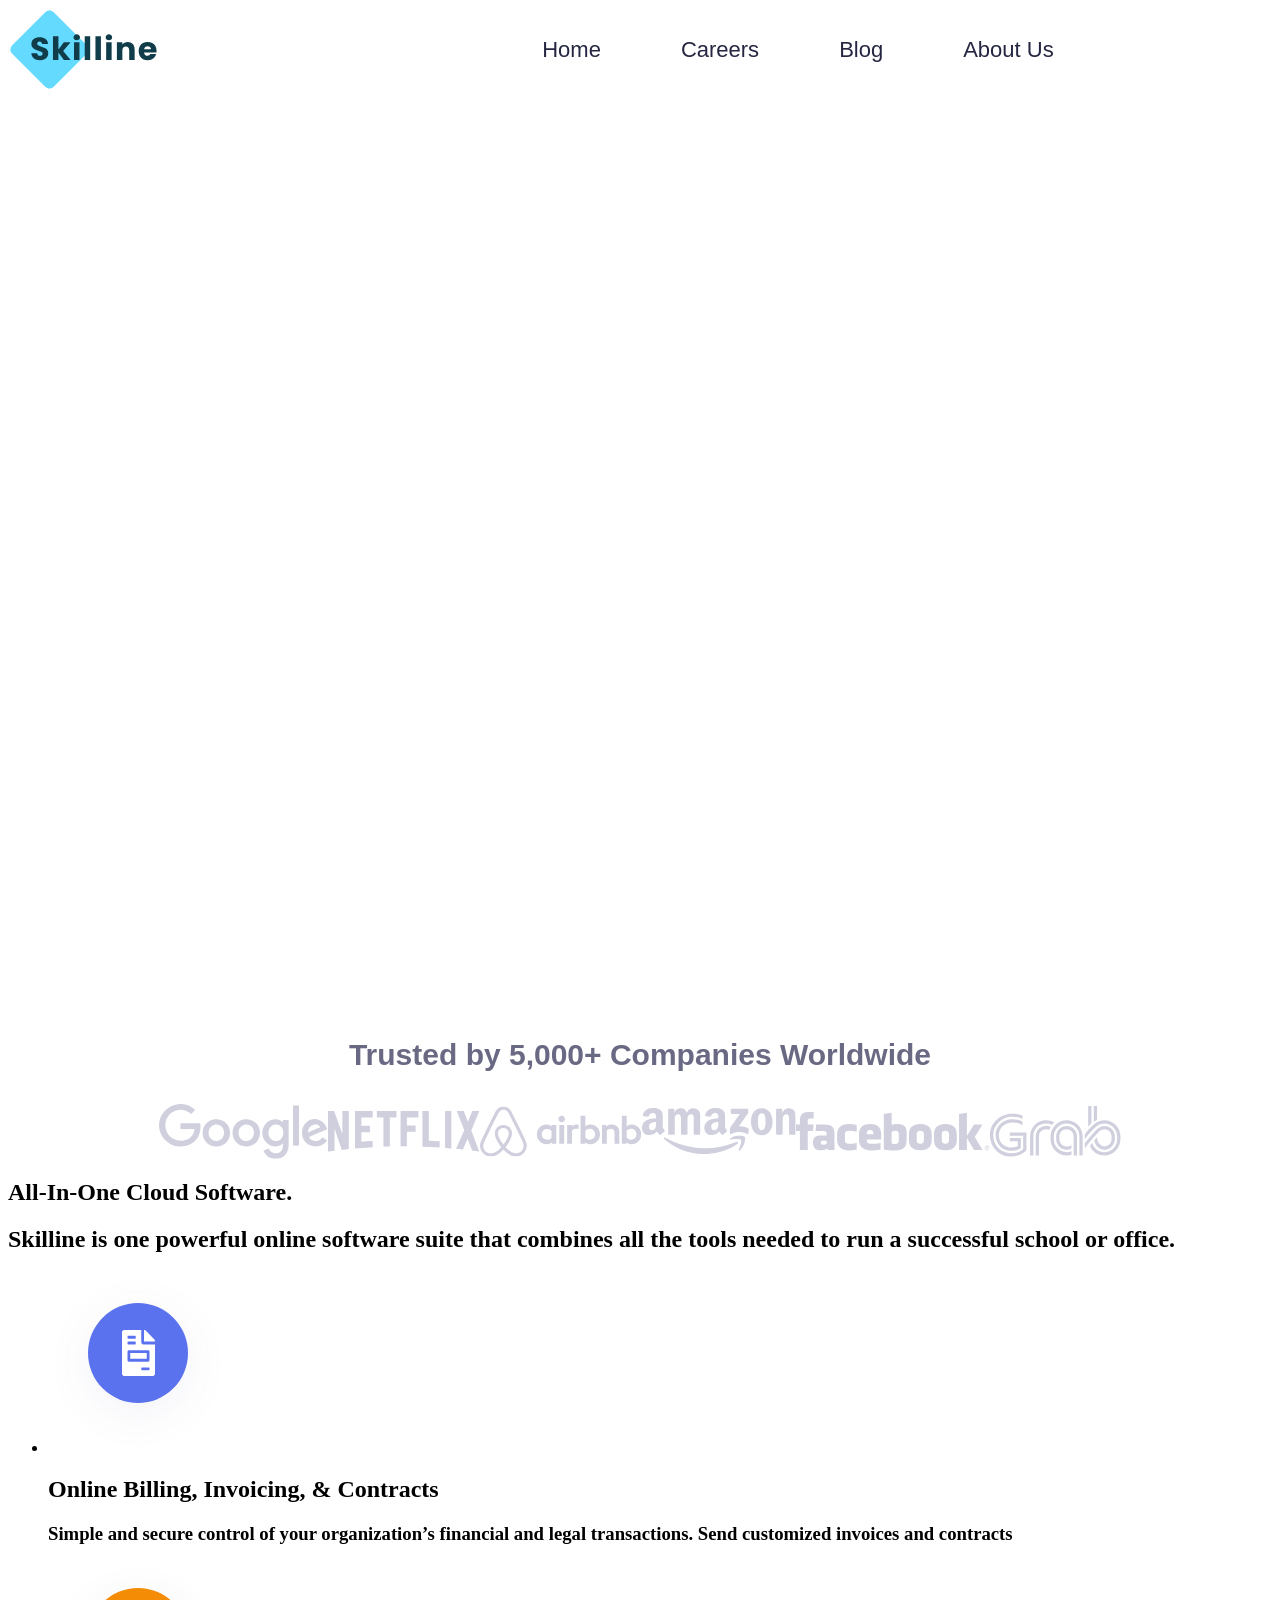
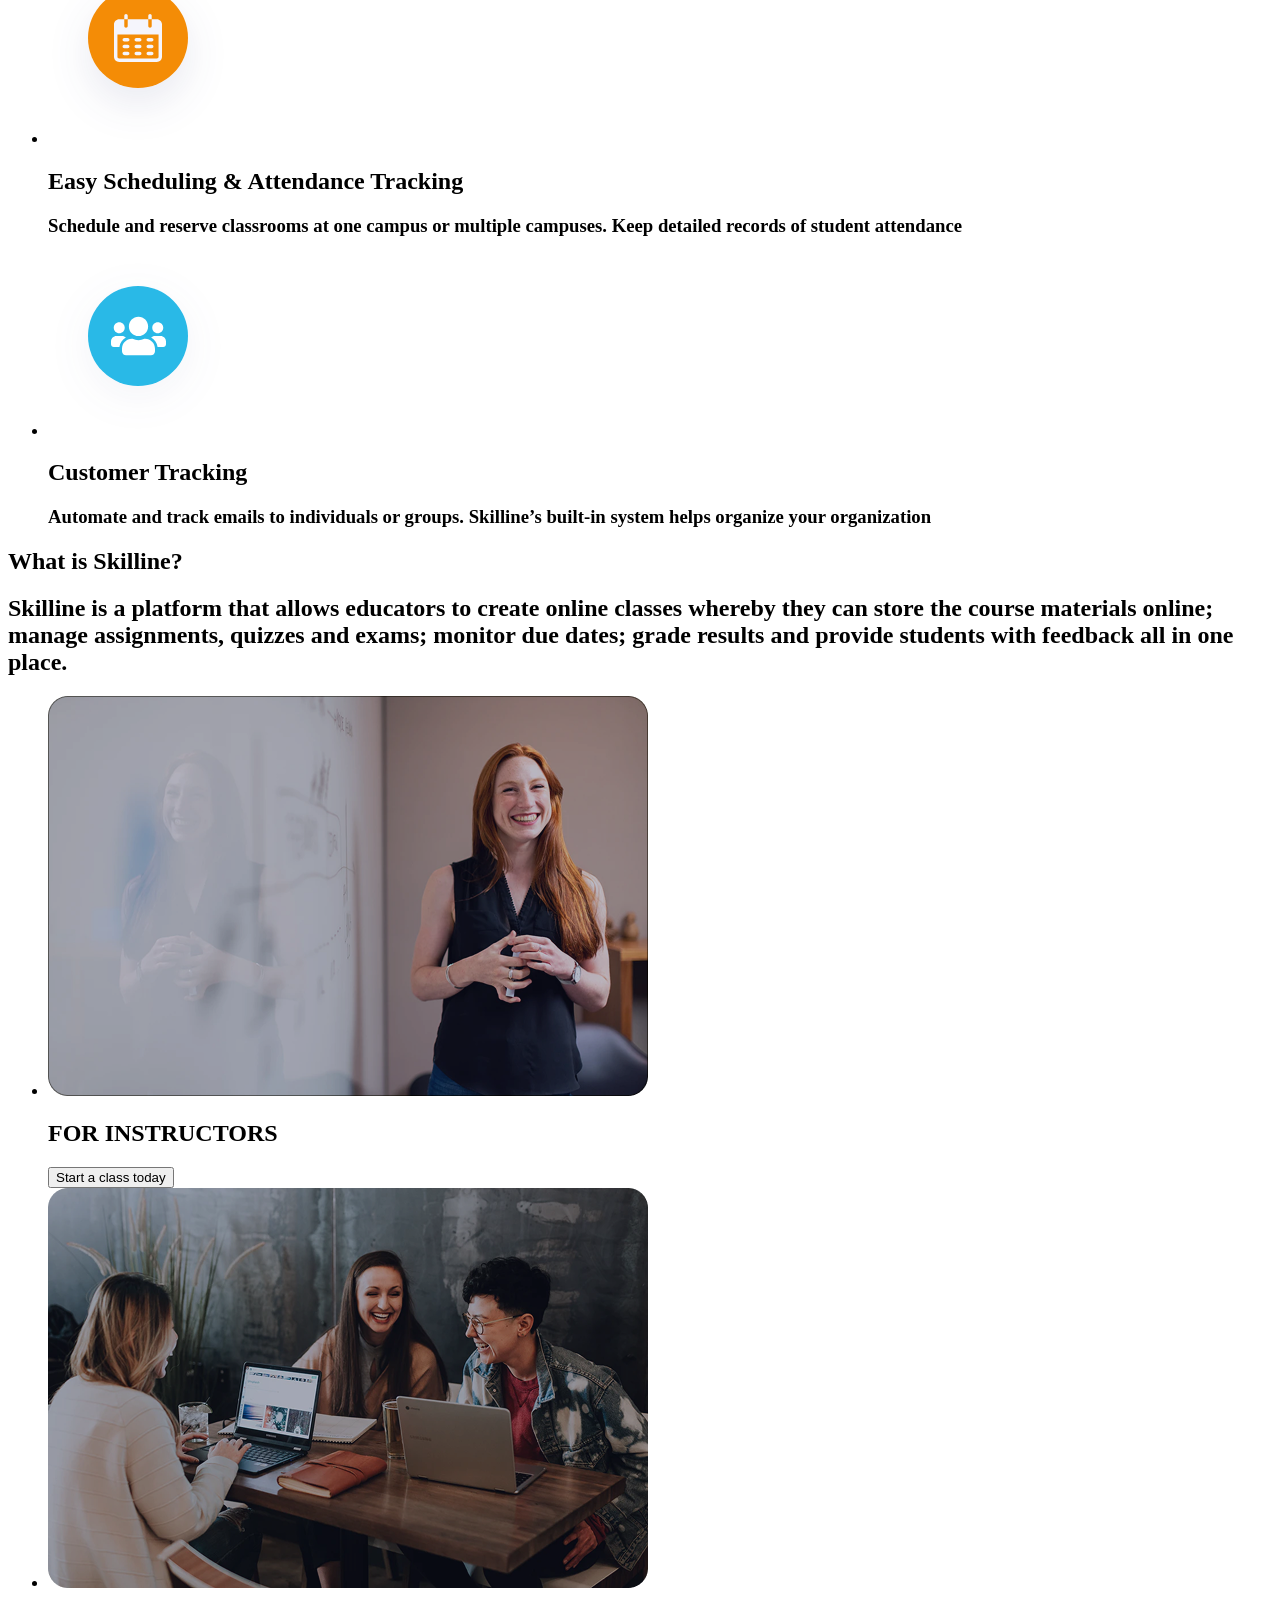
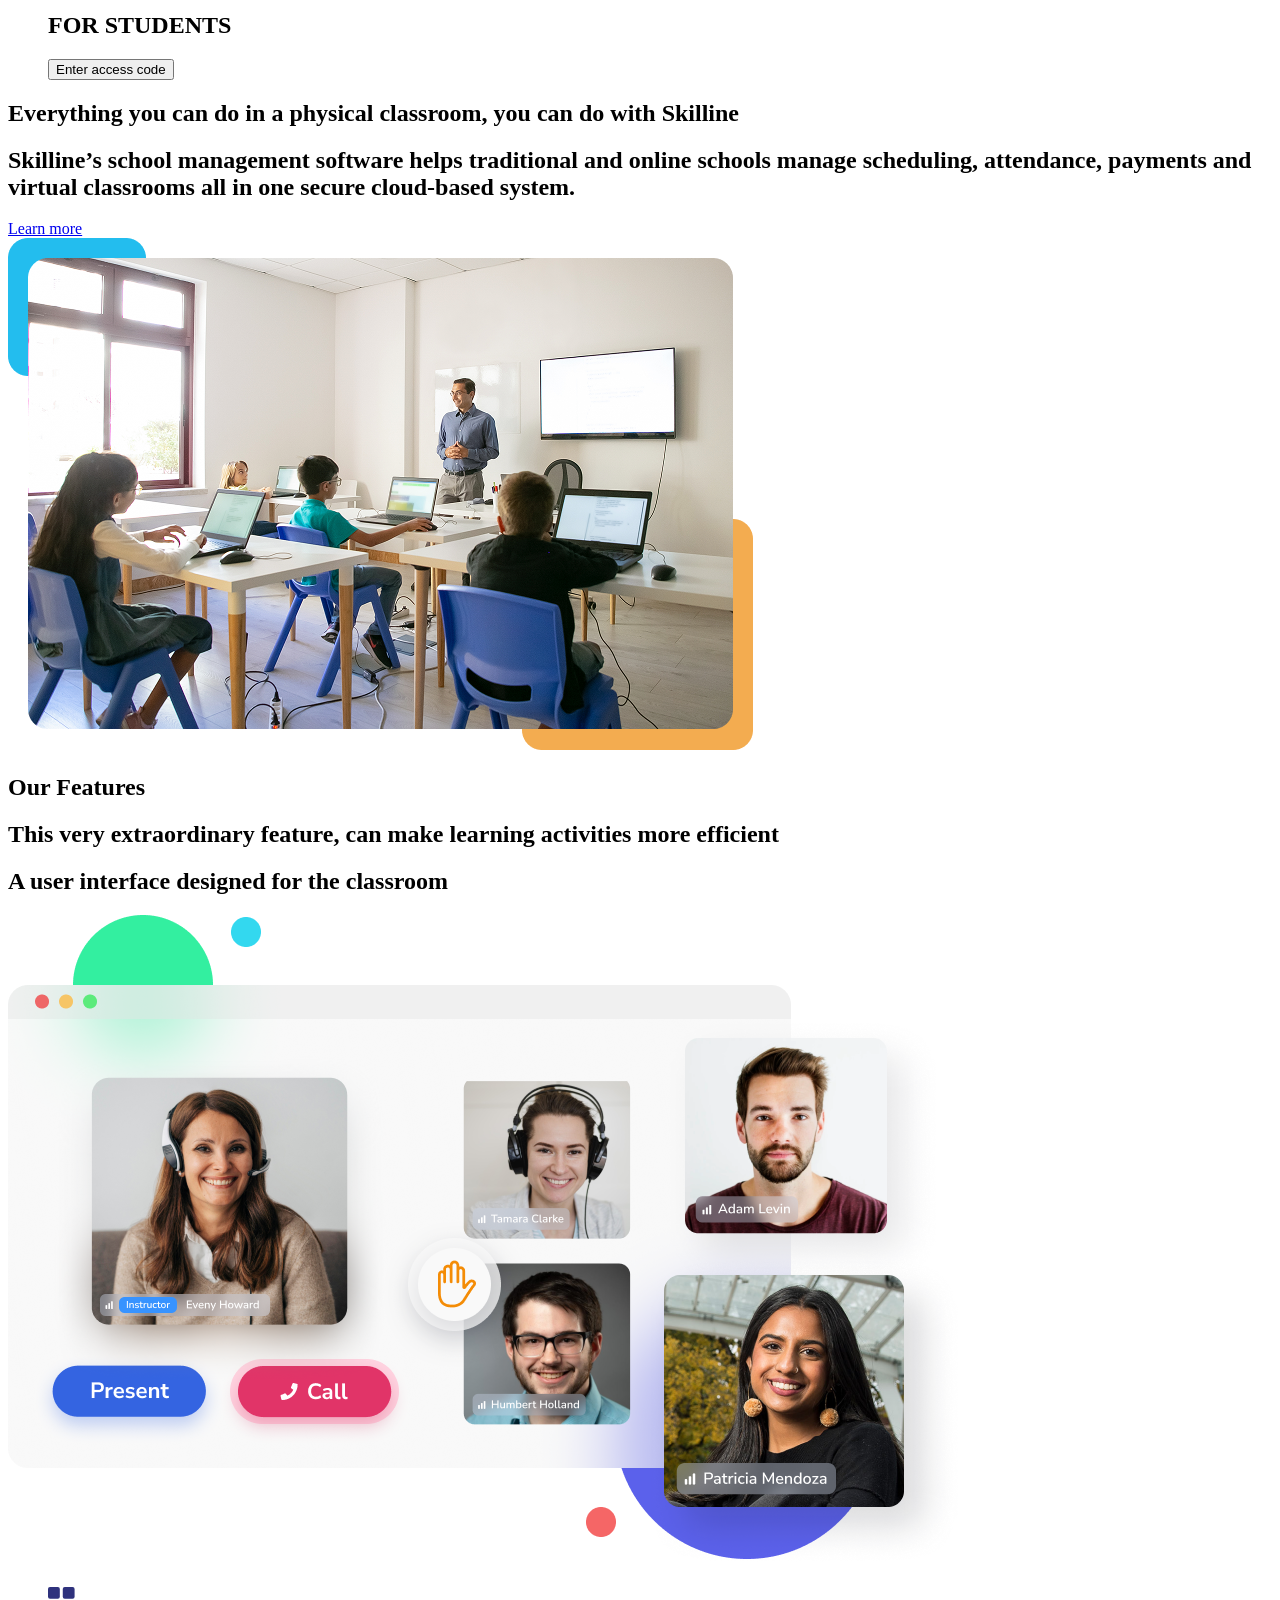
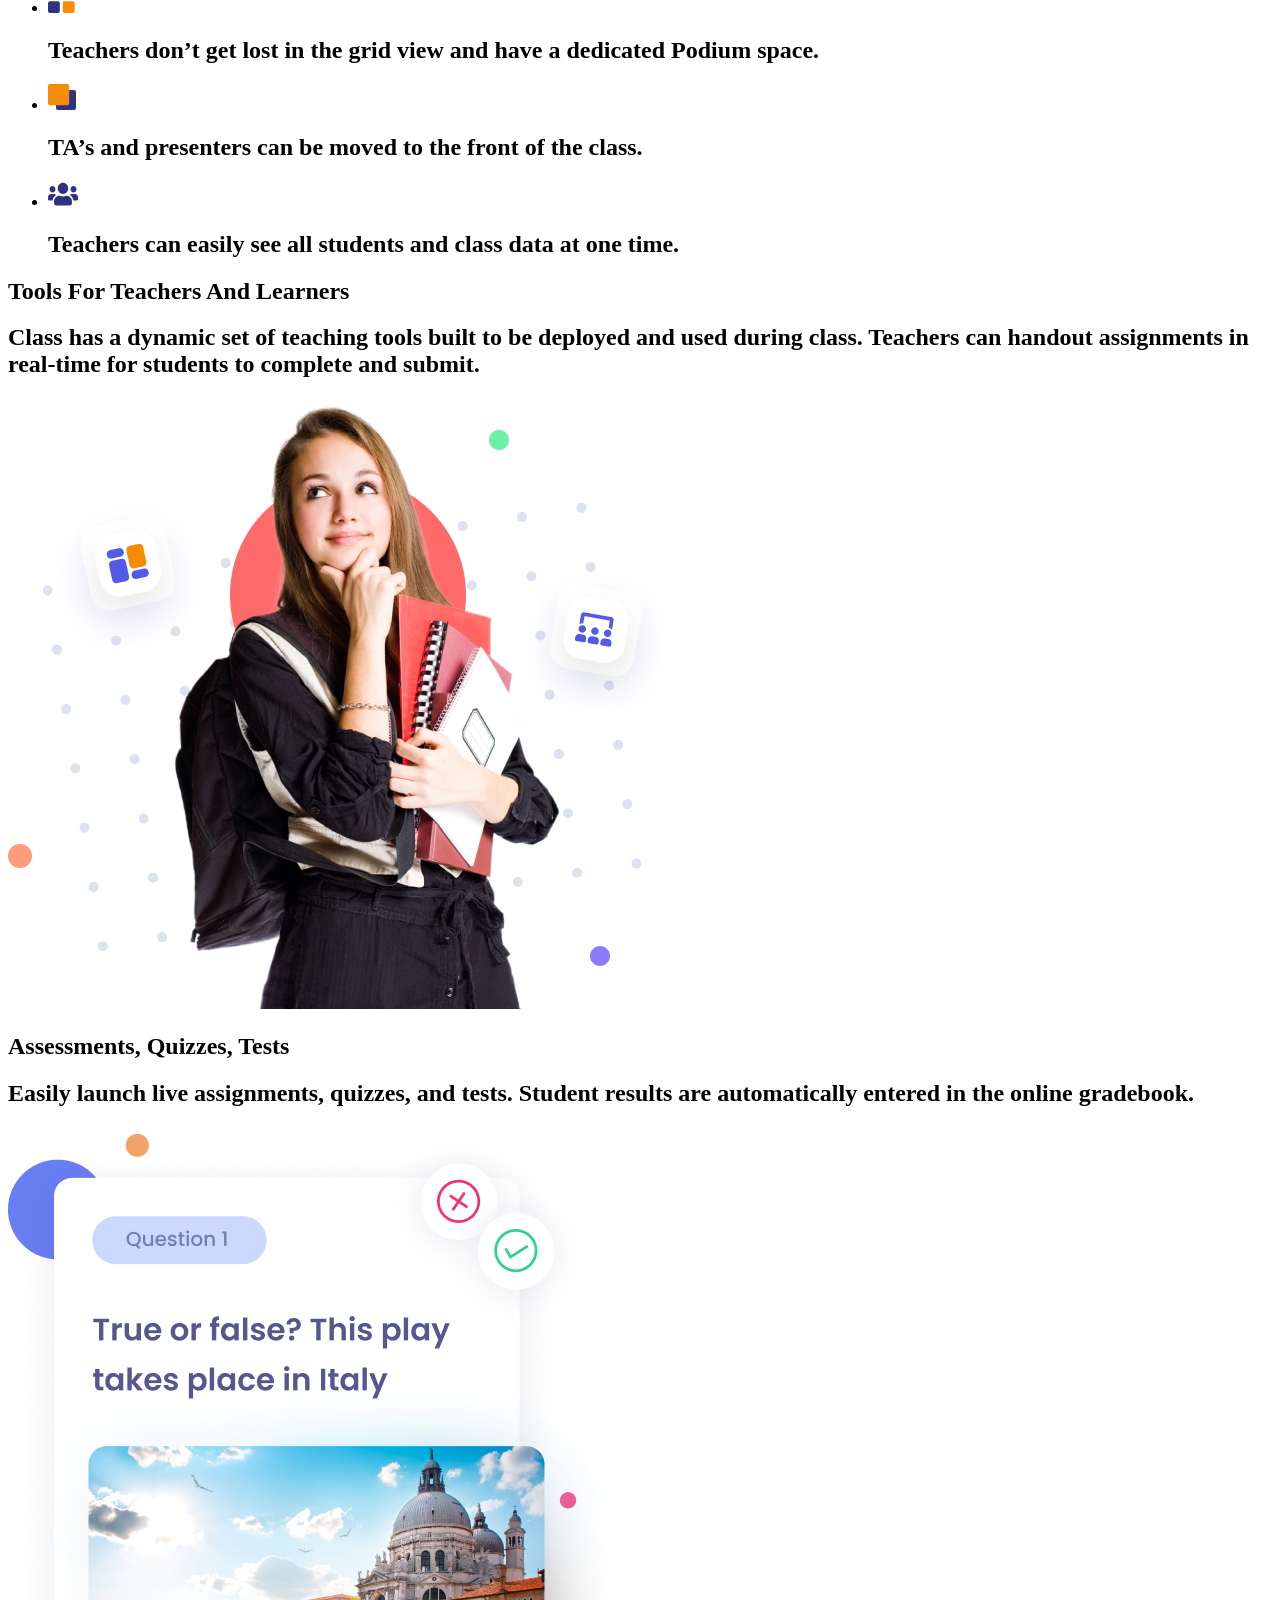
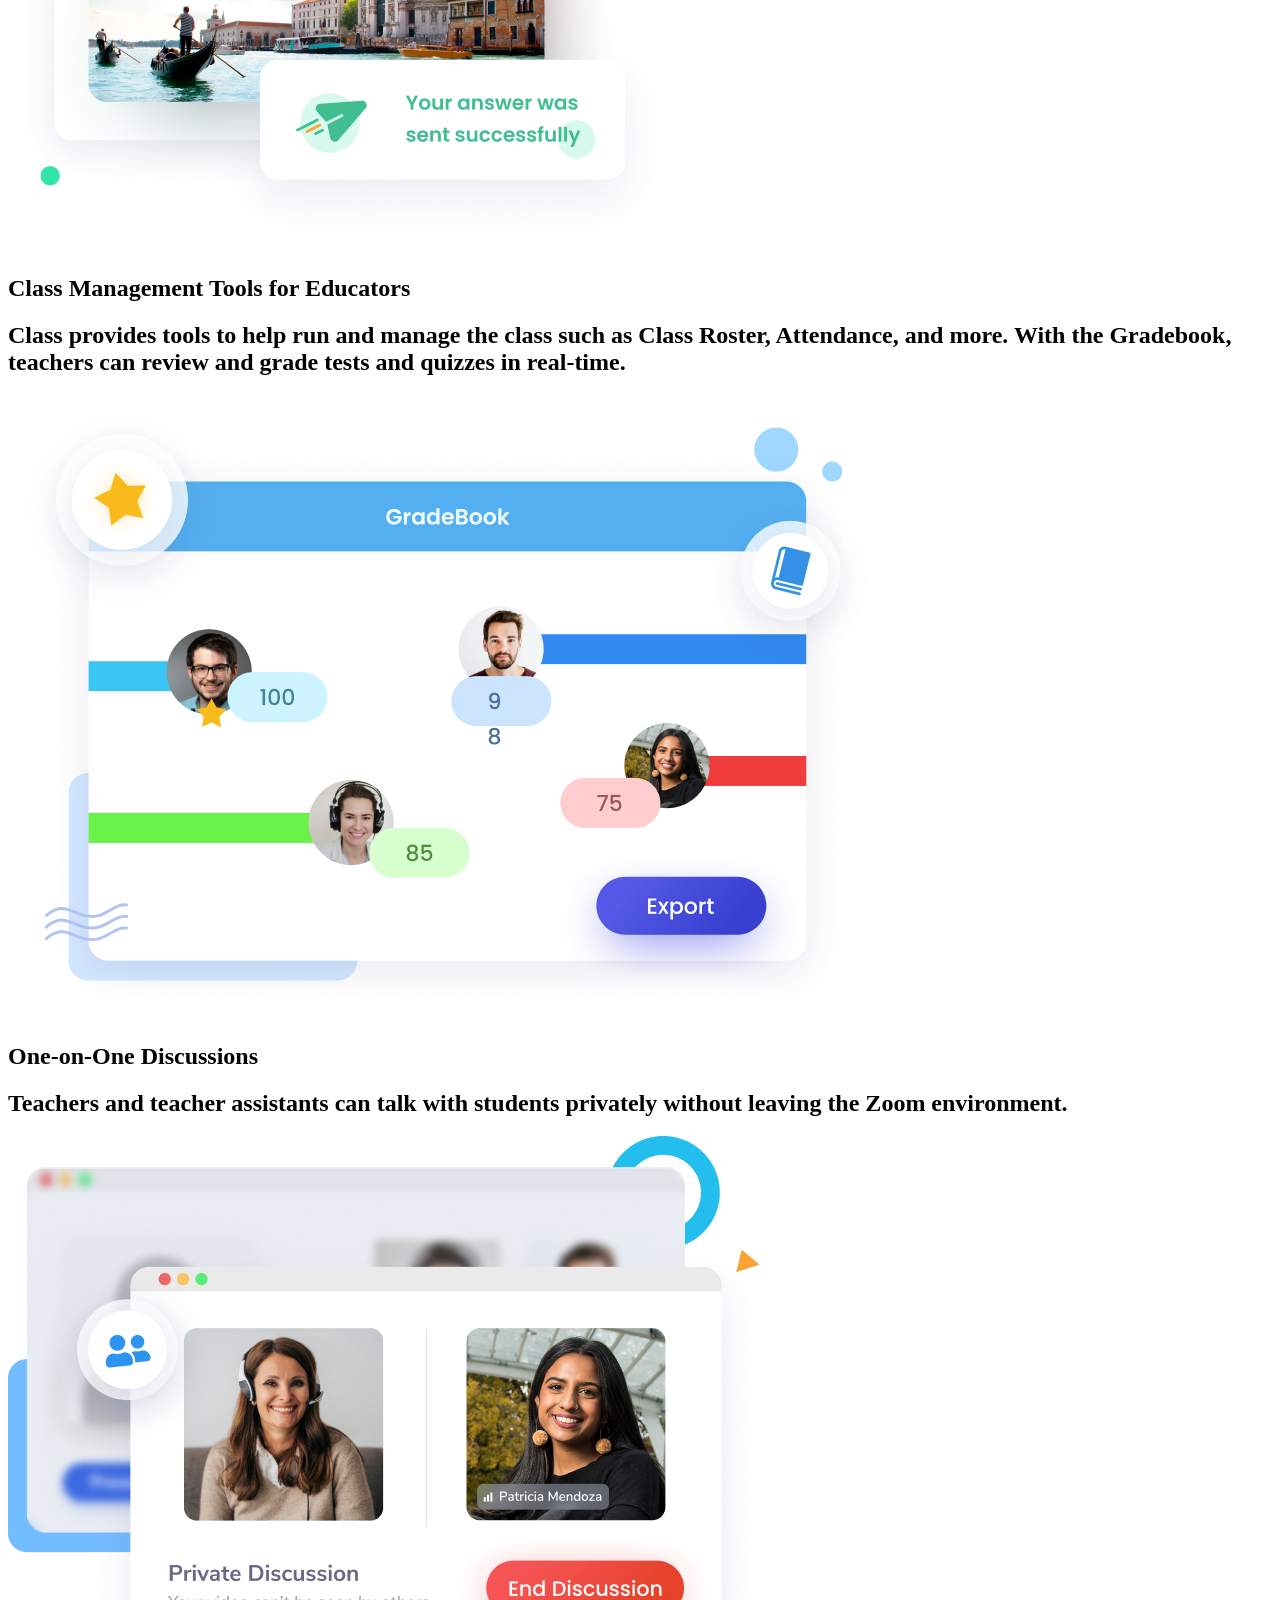
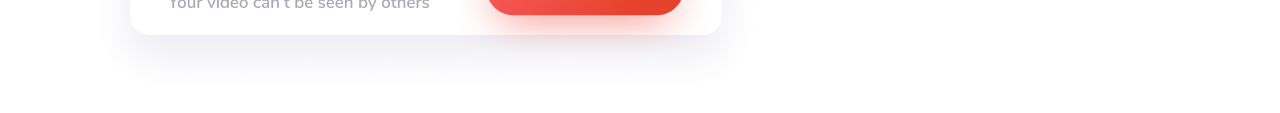
==== project/index.html @ 0cc177c1 "добавл секции" ====
<!DOCTYPE html>
<html lang="en">
<head>
    <meta charset="UTF-8">
    <meta name="viewport" content="width=device-width, initial-scale=1.0">
    <title>Skilline</title>
    <link rel = "stylesheet" href = "styles/styles.css">
    <link rel = "stylesheet" href = "styles/fonts.css">
</head>
<body>
    <header  class="heder_conteiner">
        <img src="images/skillineLOGO.svg" alt="Логотип" width="150" height="83">
        <nav class = "menu-link">
            <ul class = "nav_list">
                <li><a href = "#"> Home </a></li>
                <li><a href = "#"> Careers </a></li>
                <li><a href = "#"> Blog </a></li>
                <li><a href = "#"> About Us </a></li>
            </ul>
        </nav>
        <button class = "button_white">Login</button>
        <button class = "button_orange">Sign Up</button>
    </header>

    <main>
        <section class="banner">
                <div class="banner__content">
                    <h1 class = "main-text">
                        <span class="main-text_o">Studying </span>
                        <span class = "main-text_b">Online is now much easier </span>
                    </h1>
                    <p class = "main-text_small">Skilline is an interesting platform that will teach you in more an interactive way.</p>
                
                    <div class="banner__buttons">
                        <button class = "button_orangeJoin"> Join for free</button>
                        <button class="button_play">
                            <img src="images/play-button.svg" alt="просмотр">
                            Watch how it works
                        </button>
                    </div>
                </div>

                <div>
                    <img class="banner__image" src="images/header-pic.png" alt="девочка с папками" width="911" height="892">
                </div>
        </section>
        <section>
            <div>
                <h1 class = "hiro-text">Trusted by 5,000+ Companies Worldwide</h1>
                <div class="section-1">
                    <img src="images/google.svg" alt="google">
                    <img src="images/netflix.svg" alt="netflix">
                    <img src="images/airbnb.svg" alt="airbnb">
                    <img src="images/amazon.svg" alt="amazon">
                    <img src="images/facebook.svg" alt="facebook">
                    <img src="images/grab-logo.svg" alt="grab-logo">
                </div>
            </div>
        </section>
        <section>
            <div>
                <h1>All-In-One Cloud Software.</h1>
                <h2>Skilline is one powerful online software suite that combines all the tools needed to run a successful school or office.</h2>
            </div>
            <ul>
                <li>
                    <img src="images/dok_blcircle.svg" alt="dok_blcircle">
                    <h2>Online Billing, Invoicing, & Contracts</h2>
                    <h3>Simple and secure control of your organization’s financial and legal transactions. Send customized invoices and contracts</h3>
                </li>
                <li>
                    <img src="images/cal_orange.svg" alt="call_people">
                    <h2>Easy Scheduling & Attendance Tracking</h2>
                    <h3>Schedule and reserve classrooms at one campus or multiple campuses. Keep detailed records of student attendance</h3>
                </li>
                <li>
                    <img src="images/people_blue.svg" alt="people_blue">
                    <h2>Customer Tracking</h2>
                    <h3>Automate and track emails to individuals or groups. Skilline’s built-in system helps organize your organization </h3>
                </li>
            </ul>
        </section>
        <section>
            <div>
                <h1>What is Skilline?</h1>
                <h2>Skilline is a platform that allows educators to create online classes whereby they can store the course materials online; manage assignments, quizzes and exams; monitor due dates; grade results and provide students with feedback all in one place.</h2>
            </div>
            <ul>
                <li>
                    <img src="images/for_instructors.png" alt="for_instructors">
                    <h2>FOR INSTRUCTORS</h2>
                    <button>Start a class today</button>
                </li>
                <li>
                    <img src="images/for_students.png" alt="for_students">
                    <h2>FOR STUDENTS</h2>
                    <button>Enter access code</button>
                </li>
            </ul>
        </section>
        <section>
            <div>
                <h1>Everything you can do in a physical classroom, you can do with Skilline</h1>
                <h2>Skilline’s school management software helps traditional and online schools manage scheduling, attendance, payments and virtual classrooms all in one secure cloud-based system.</h2>
                <a href="#">Learn more</a>
            </div>
            <img src="images/You Can Do With Skilline.png" alt="You can">
        </section>
        <section>
            <h1>Our Features</h1>
            <h2>This very extraordinary feature, can make learning activities more efficient</h2>
        </section>
        <section>
            <div>
                <h1>A user interface designed for the classroom</h1>
            </div>
            <img src="images/call_people.png" alt="call_people">
            <ul>
                <li>
                    <img src="images/square.svg" alt="square">
                    <h2>Teachers don’t get lost in the grid view and have a dedicated Podium space.</h2>
                </li>
                <li>
                    <img src="images/2square.svg" alt="square">
                    <h2>TA’s and presenters can be moved to the front of the class.</h2>
                </li>
                <li>
                    <img src="images/users.svg" alt="users">
                    <h2>Teachers can easily see all students and class data at one time.</h2>
                </li>
            </ul>
        </section>
        <section>
            <div>
                <h1>Tools For Teachers And Learners</h1>
                <h2>Class has a dynamic set of teaching tools built to be deployed and used during class. Teachers can handout assignments in real-time for students to complete and submit.</h2>
            </div>
            <img src="images/girl_wh_book.png" alt="girl_wh_book">
        </section>
        <section>
            <div>
                <h1>Assessments, Quizzes, Tests</h1>
                <h2>Easily launch live assignments, quizzes, and tests. Student results are automatically entered in the online gradebook.</h2>
            </div>
            <img src="images/qwizz.png" alt="qwizz">
        </section>
        <section>
            <div>
                <h1>Class Management Tools for Educators</h1>
                <h2>Class provides tools to help run and manage the class such as Class Roster, Attendance, and more. With the Gradebook, teachers can review and grade tests and quizzes in real-time.</h2>
            </div>
            <img src="images/raiting.png" alt="raiting">
        </section>
        <section>
            <div>
                <h1>One-on-One Discussions</h1>
                <h2>Teachers and teacher assistants can talk with students privately without leaving the Zoom environment.</h2>
            </div>
            <img src="images/1-on-1.png" alt="1-on-1">
        </section>
    </main>
</body>
</html>
---- project/styles/styles.css ----
.menu-link{
    font-family: "Poppins", Arial, sans-serif;
    font-size: 22px;
    line-height: 33px;
    color: #252641;
    display: flex;
    margin: 0px auto;
}
.button_white{
    background-color: #FFFFFF;

    padding: 13px 49px 14px 50px;
    border: 0;
    border-radius: 80px;

    font-size: 22px;
    font-weight: 500;
    color: #6C6C6C;
    cursor: pointer;
}
.button_orange{
    background-color: #F48C06;

    padding: 13px 36px 14px 37px;
    border: 0;
    border-radius: 80px;

    font-size: 22px;
    font-weight: 500;
    color: #FFFFFF;
    cursor: pointer;
}
.button_orangeJoin{
    background-color: #F48C06;

    padding: 22px 38px;
    border: 0;
    border-radius: 80px;

    font-size: 24px;
    font-weight: 600;
    color: #FFFFFF;
    cursor: pointer;
}

.main-text_o{
    color: #F48C06;
}
.main-text_b{
    color: #2F327D;
}
.main-text{
    font-family: "Poppins", Arial, sans-serif;
    font-size: 54px;
    line-height: 81px;
}
.main-text_small{
    font-family: "Poppins", Arial, sans-serif;
    font-size: 24px;
    line-height: 160%;
    color: #464646;
}
.hiro-text{
    font-family: "Poppins", Arial, sans-serif;
    font-size: 30px;
    line-height: 160%;
    color: #696984;
    text-align: center;
}
.tittle-text{
    font-family: "Poppins", Arial, sans-serif;
    font-size: 30px;
    line-height: 180%;
    text-align: center;
}


.button_play{
    background: none;
    cursor: pointer;

    border: 0;
    padding: 0;
    display: inline-flex;
    align-items: center;

    font-size: 24px;
    font-weight: 400;
    color: #252641;
    gap: 8px;
}
.button_play img{
    width: 80px;
    height: 80px;
    display: block;
}

.nav_list{
    list-style: none;
    display: flex;
    gap: 80px;
    
}
.nav_list a{
    text-decoration: none;
    color: #252641;
}
.nav_list a:hover{
    text-decoration: underline;
    color: #2F327D;
}
.heder_conteiner{
    margin: 0 auto;
    display: flex;
    width: 1694px;
    height: 83px;
    align-items: center;
}
.banner{
    padding: 0 140px 0 125px;
    max-height: 1118px;
    overflow-y: scroll;
    background-color: #FFF2E1;
    mask-image:url("../images/banner-mask.svg");
    mask-position: center bottom;
    mask-repeat: no-repeat; 

    display: flex;
    align-items: center;
    justify-content: space-between;
    gap: 50px;
}
.banner__content {
    flex: 1;
}
.banner__buttons {
    display: flex;
    gap: 30px;
    align-items: center;
    margin-top: 20px;
}
.banner__image{
        width: 911px;
        height: 911px;
}
.section-1{
    display: flex;
    list-style: none;
    gap: 80;
    justify-content: center;
}
.section-1_conteiner{
    margin: 0 auto;
    display: flex;
    width: 1337.09px;
    height: 145.54px;
    align-items: center;
    padding: 75px;
}
---- project/styles/fonts.css ----
@font-face{
    font-family: "Poppings";
   src:url(../fonts/Poppins/Poppins-Regular.ttf);
   font-weight: 400;
   font-style: normal;
   font-display: swap;
}
@font-face{
    font-family: "Poppings";
   src:url(../fonts/Poppins/Poppins-Bold.ttf);
   font-weight: 700;
   font-style: normal;
   font-display: swap;
}
@font-face{
    font-family: "Poppings";
   src:url(../fonts/Poppins/Poppins-Medium.ttf);
   font-weight: 500;
   font-style: normal;
   font-display: swap;
}
@font-face{
    font-family: "Nanito_Sans";
   src:url(../fonts/Nunito_Sans/NunitoSans-Italic-VariableFont_YTLC\,opsz\,wdth\,wght.ttf);
   font-weight: 400;
   font-style: italic;
   font-display: swap;
}
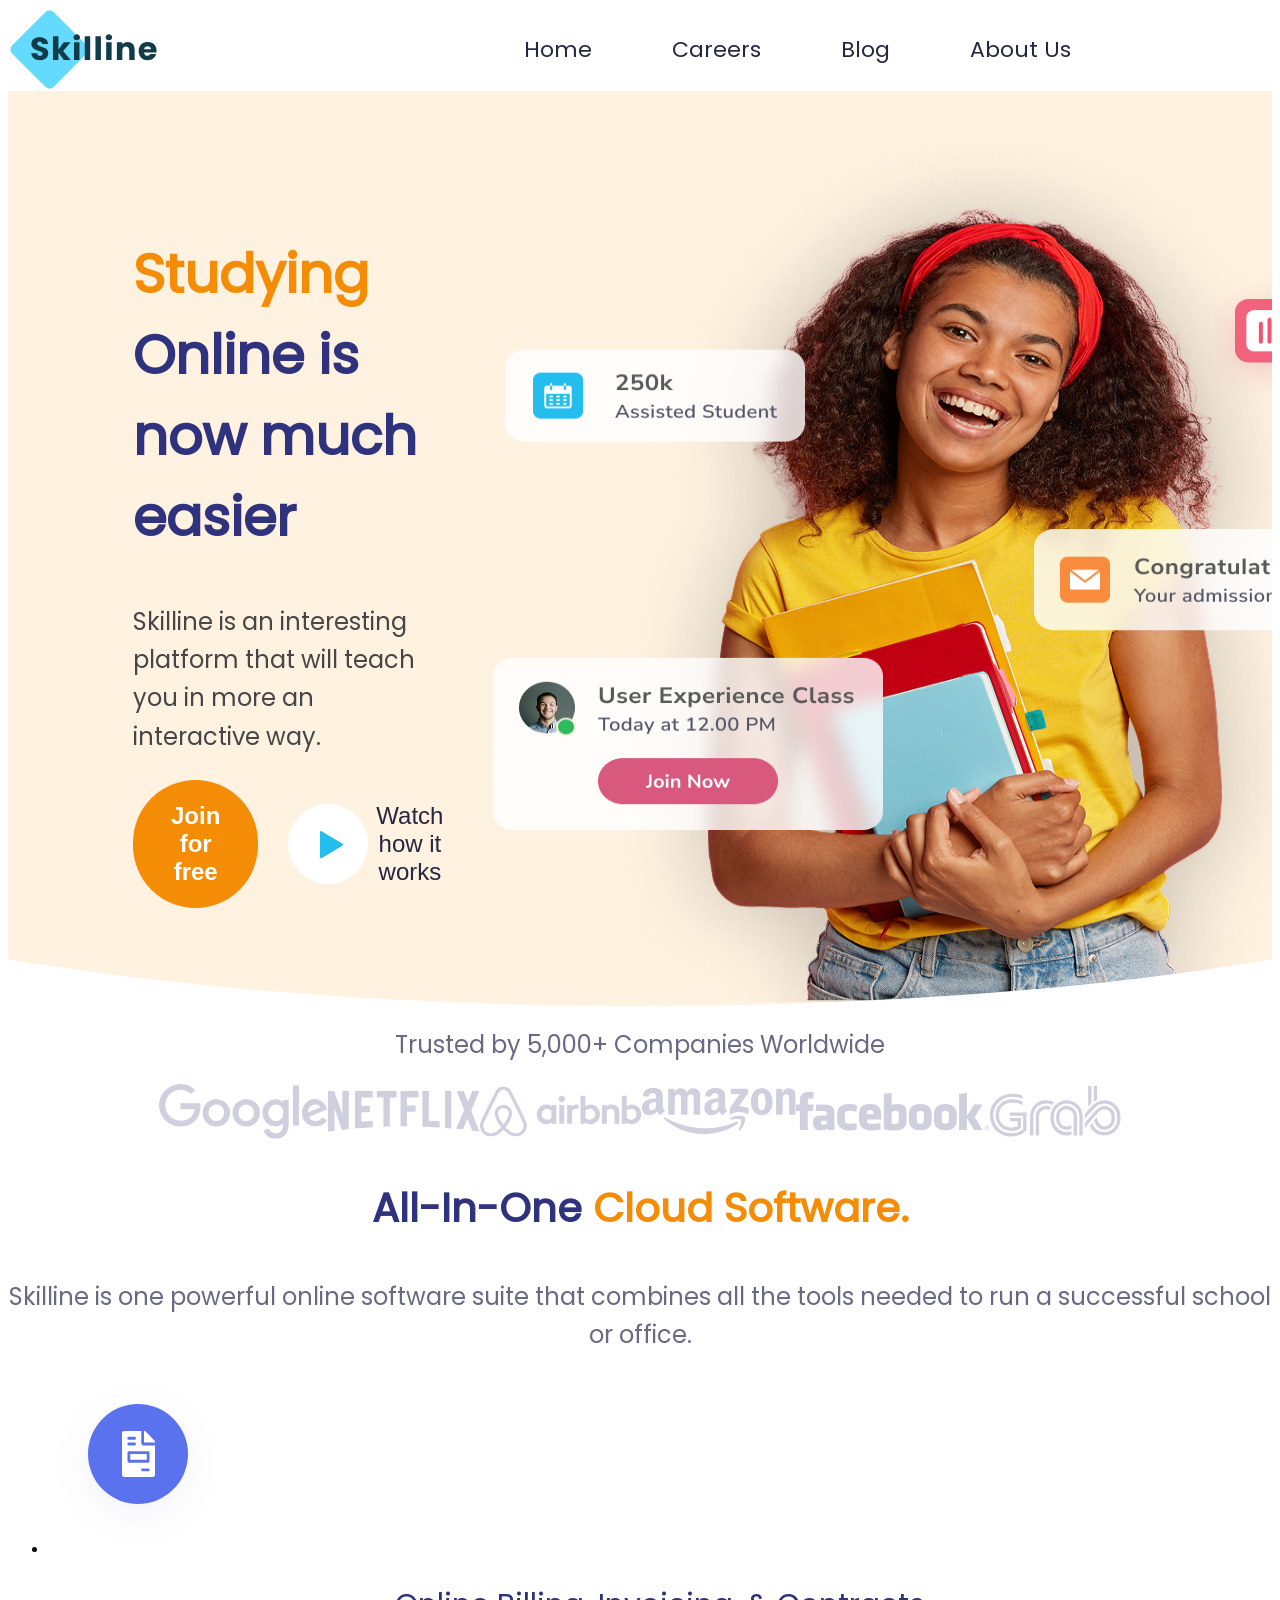
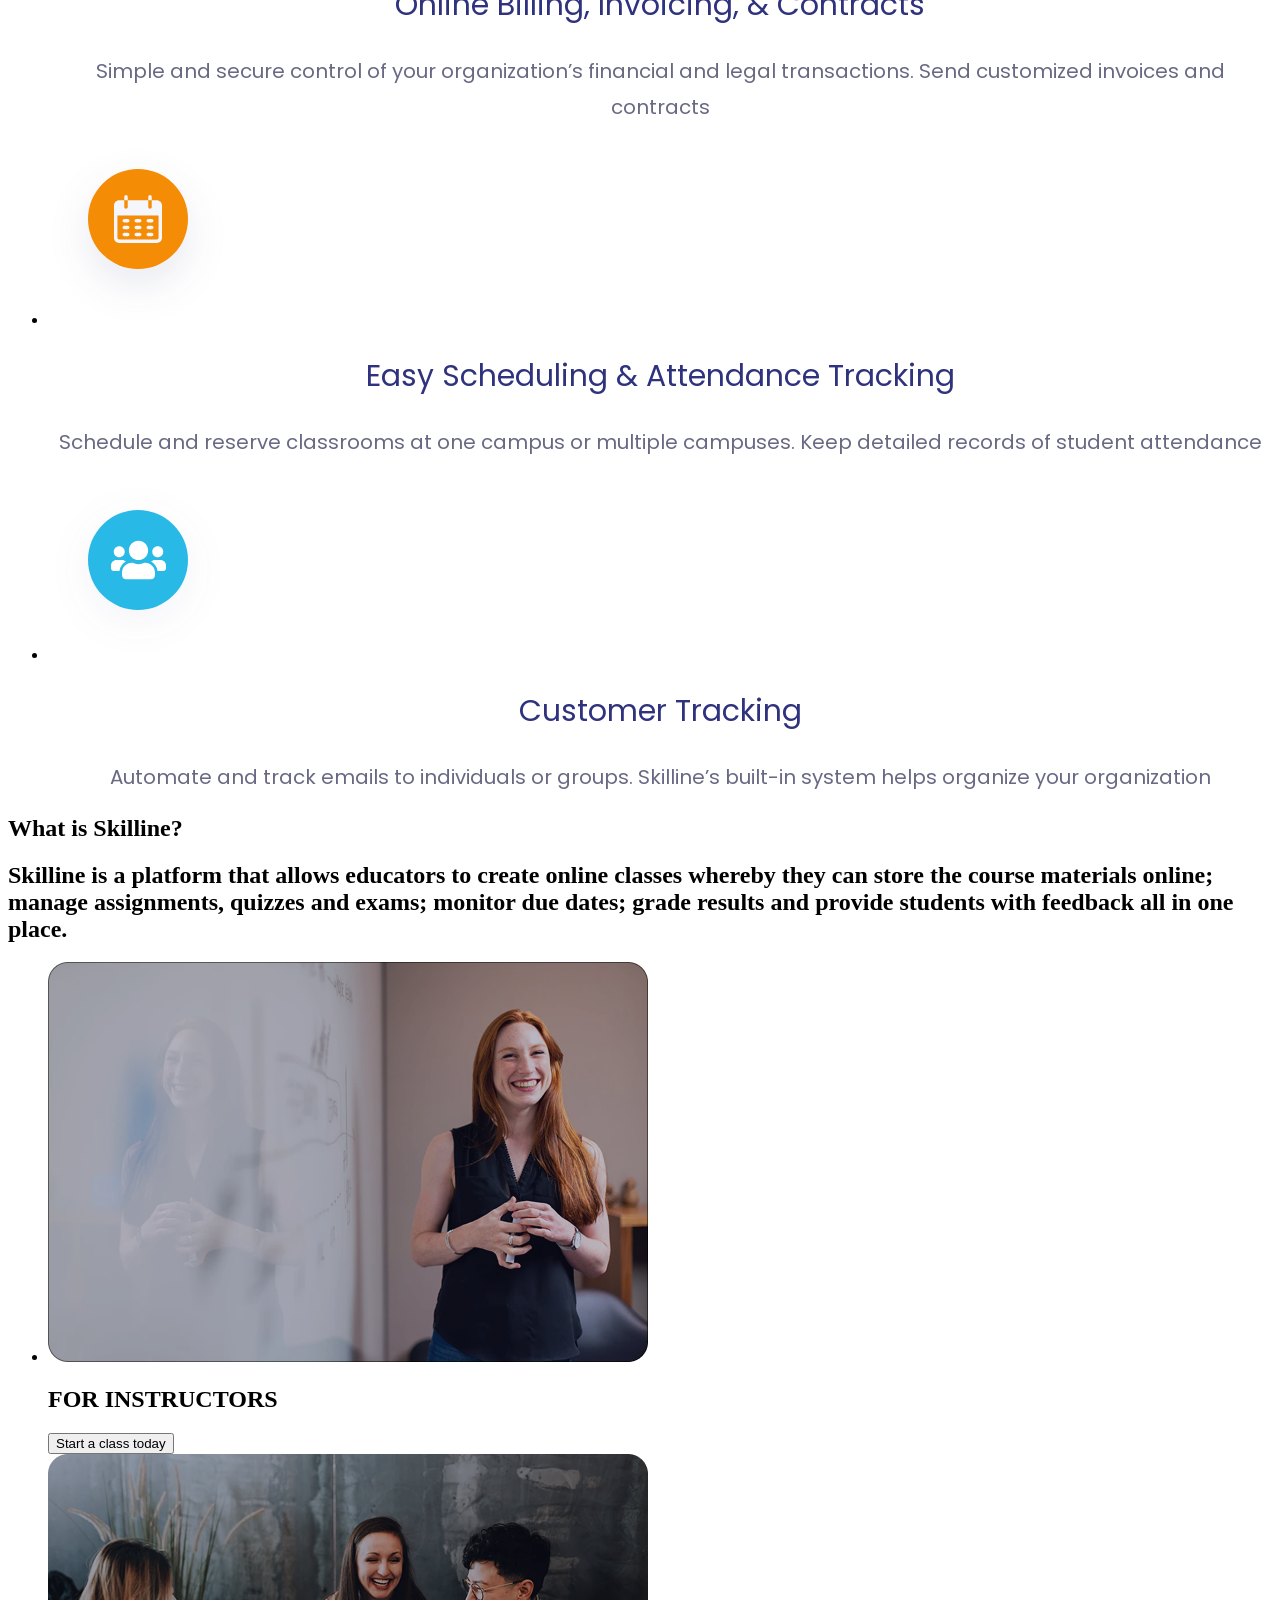
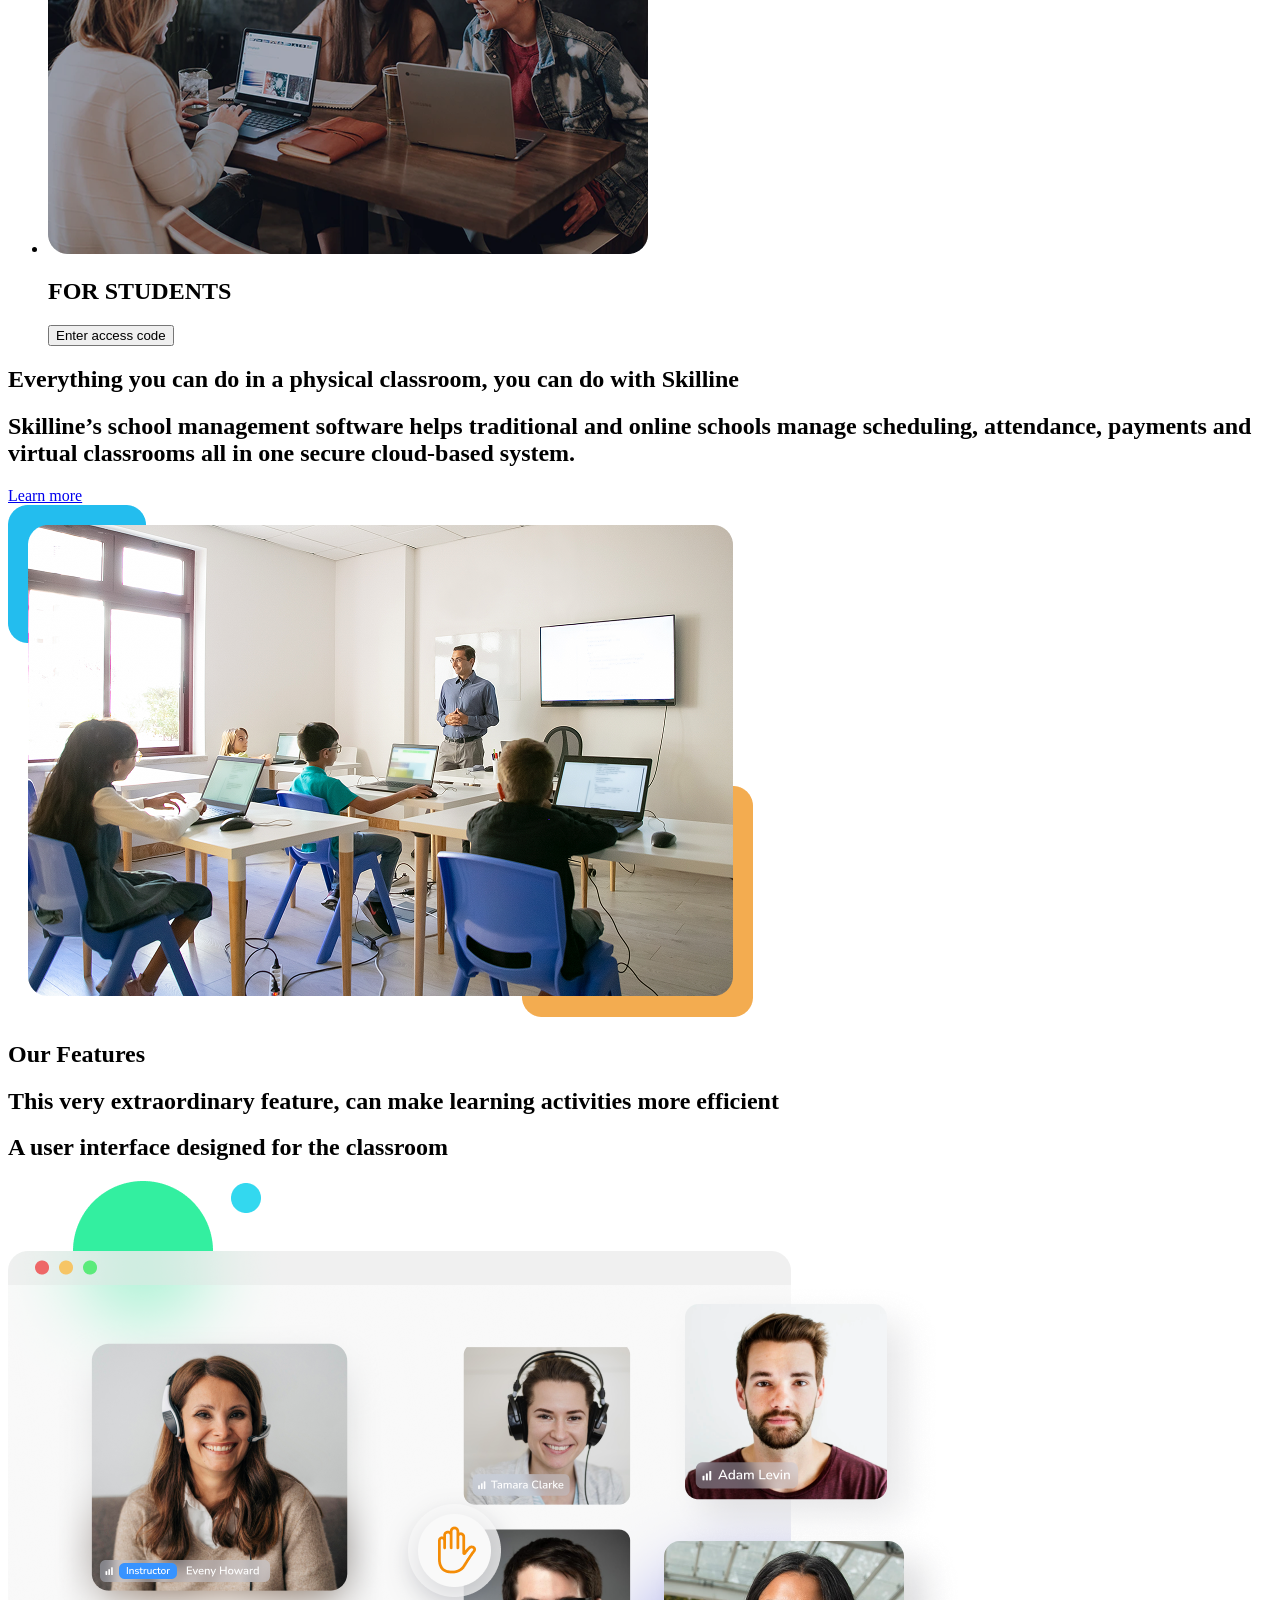
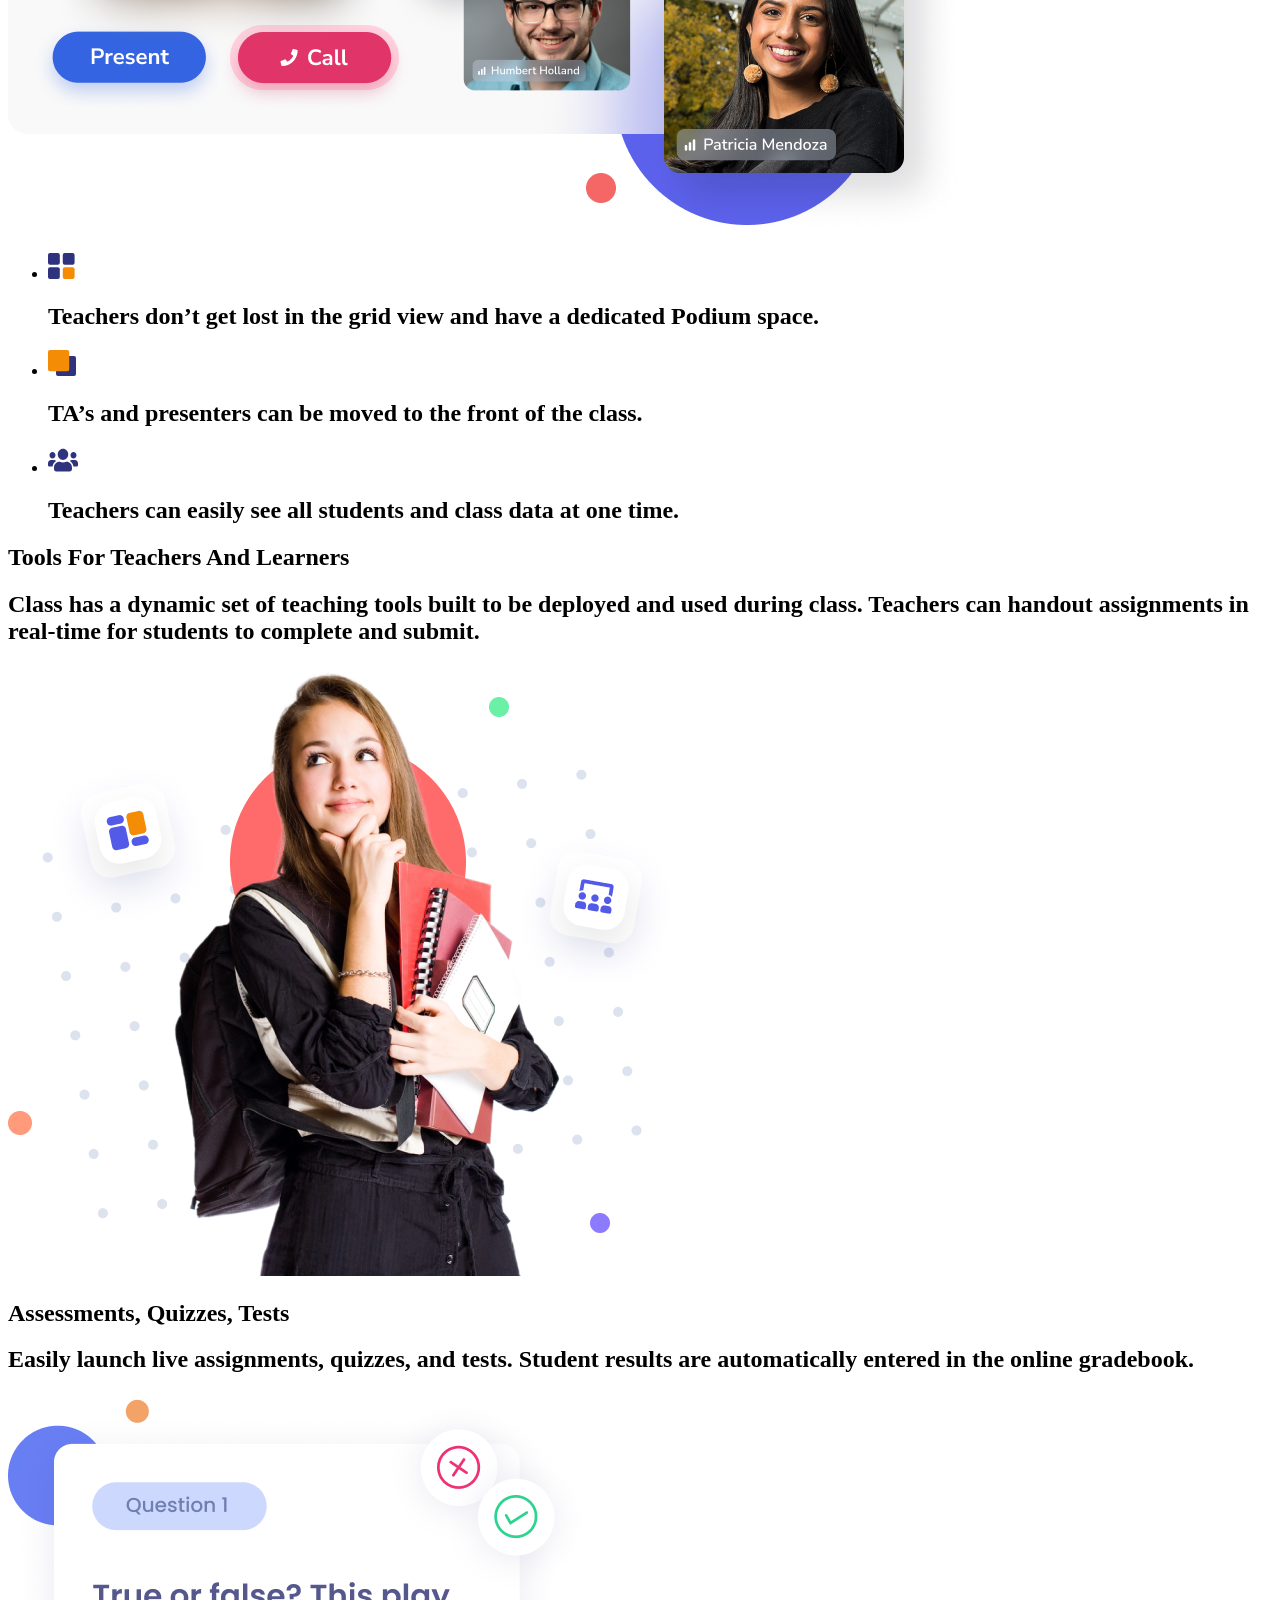
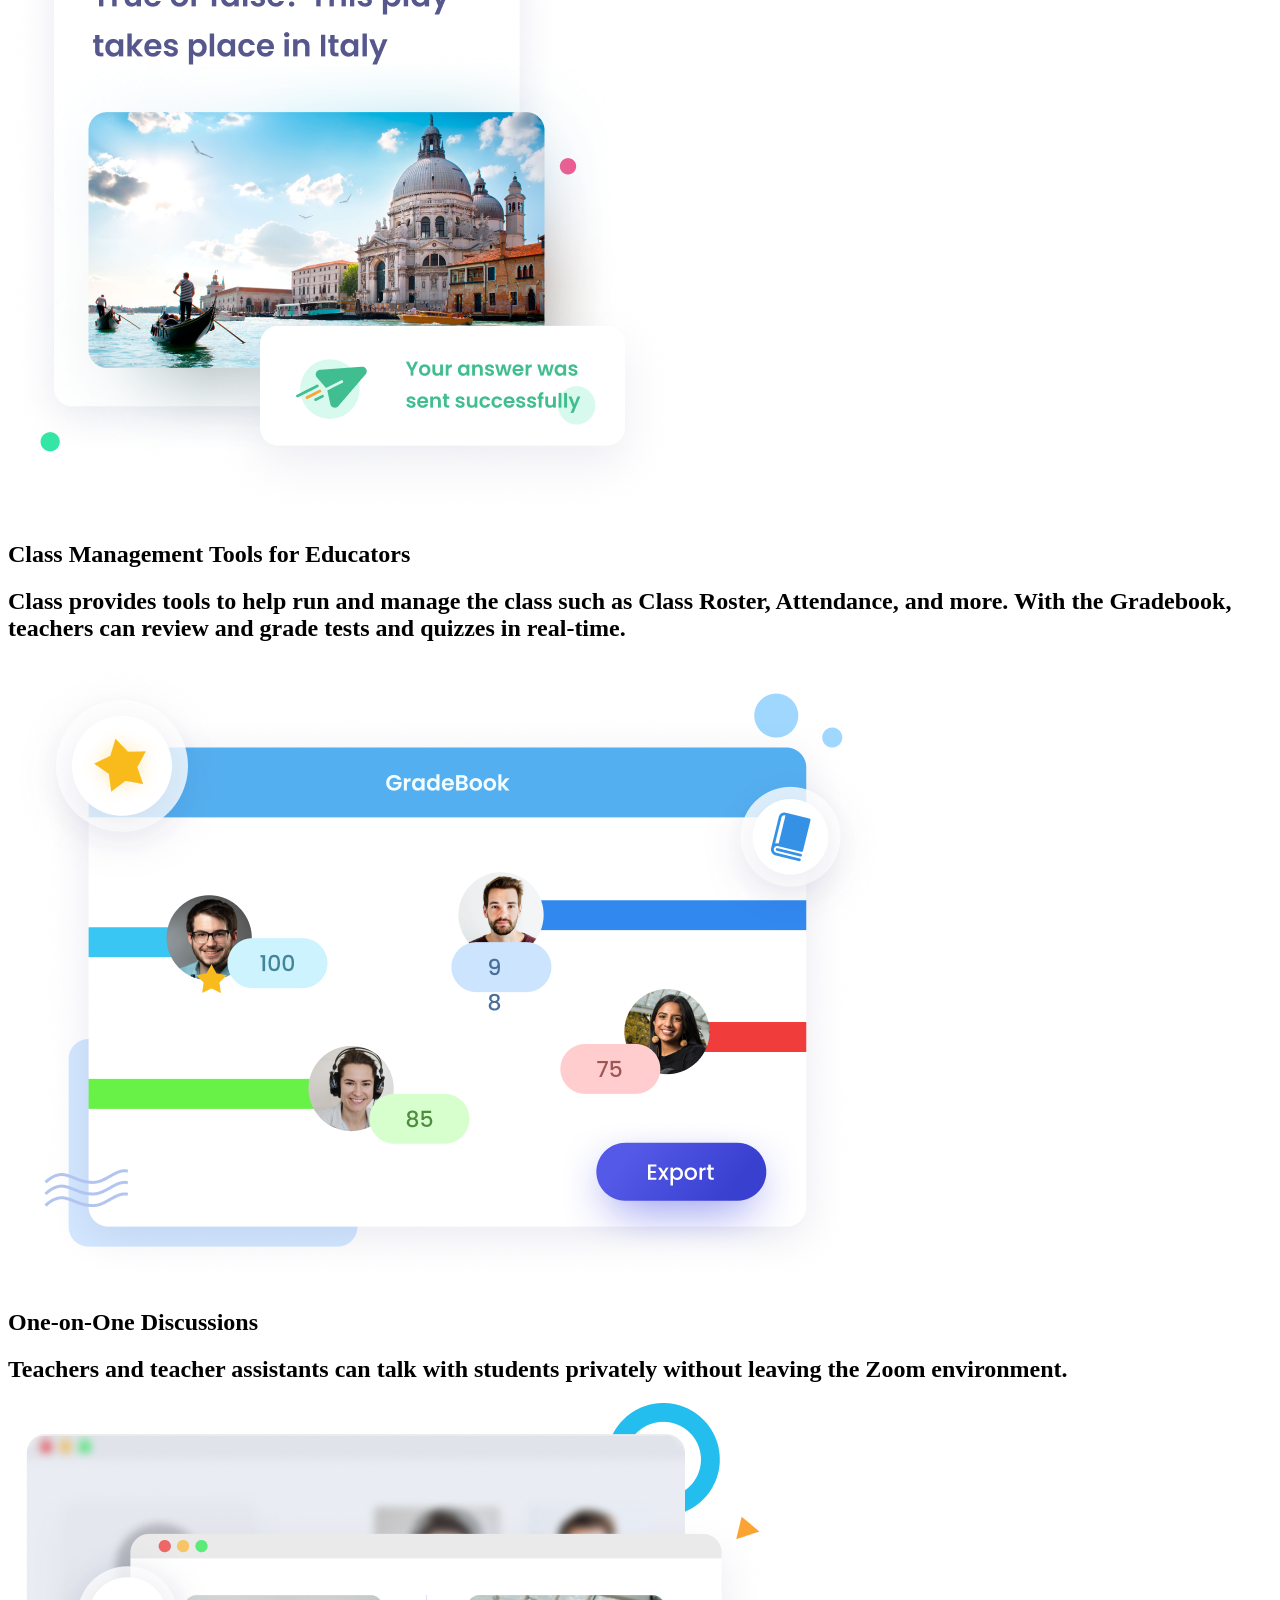
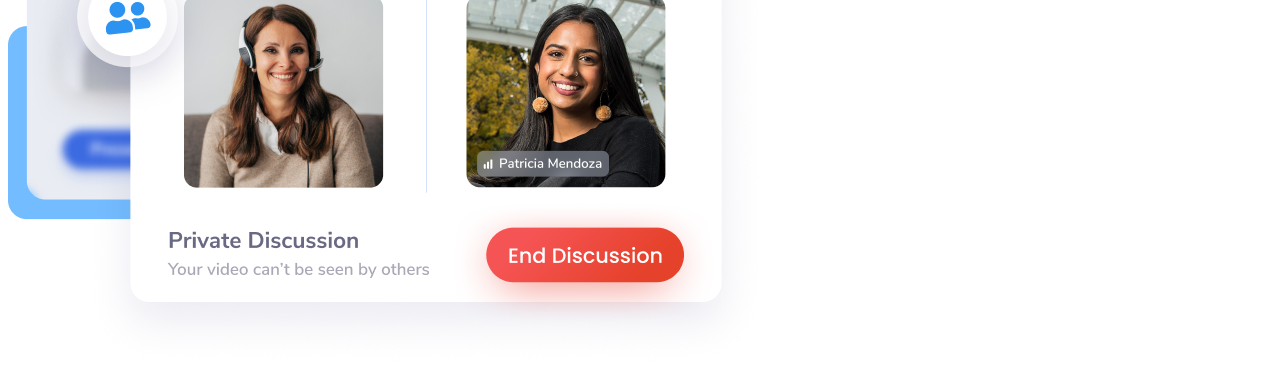
==== commit 843f05a9: "cnbkbpfwbz" ====
--- a/project/index.html
+++ b/project/index.html
@@ -59,24 +59,27 @@
         </section>
         <section>
             <div>
-                <h1>All-In-One Cloud Software.</h1>
-                <h2>Skilline is one powerful online software suite that combines all the tools needed to run a successful school or office.</h2>
+                <h1 class="tittle-text">
+                    <span class = "main-text_b">All-In-One</span>
+                    <span class="main-text_o">Cloud Software.</span>
+                </h1>
+                <h2 class = "hiro-text">Skilline is one powerful online software suite that combines all the tools needed to run a successful school or office.</h2>
             </div>
             <ul>
                 <li>
                     <img src="images/dok_blcircle.svg" alt="dok_blcircle">
-                    <h2>Online Billing, Invoicing, & Contracts</h2>
-                    <h3>Simple and secure control of your organization’s financial and legal transactions. Send customized invoices and contracts</h3>
+                    <h2 class="main-text_b tittle-text-s">Online Billing, Invoicing, & Contracts</h2>
+                    <h3 class="text-tittle">Simple and secure control of your organization’s financial and legal transactions. Send customized invoices and contracts</h3>
                 </li>
                 <li>
                     <img src="images/cal_orange.svg" alt="call_people">
-                    <h2>Easy Scheduling & Attendance Tracking</h2>
-                    <h3>Schedule and reserve classrooms at one campus or multiple campuses. Keep detailed records of student attendance</h3>
+                    <h2 class="main-text_b tittle-text-s">Easy Scheduling & Attendance Tracking</h2>
+                    <h3 class="text-tittle">Schedule and reserve classrooms at one campus or multiple campuses. Keep detailed records of student attendance</h3>
                 </li>
                 <li>
                     <img src="images/people_blue.svg" alt="people_blue">
-                    <h2>Customer Tracking</h2>
-                    <h3>Automate and track emails to individuals or groups. Skilline’s built-in system helps organize your organization </h3>
+                    <h2 class="main-text_b tittle-text-s">Customer Tracking</h2>
+                    <h3 class="text-tittle">Automate and track emails to individuals or groups. Skilline’s built-in system helps organize your organization </h3>
                 </li>
             </ul>
         </section>
--- a/project/styles/styles.css
+++ b/project/styles/styles.css
@@ -53,24 +53,43 @@
     font-family: "Poppins", Arial, sans-serif;
     font-size: 54px;
     line-height: 81px;
+    font-weight: 700;
 }
 .main-text_small{
     font-family: "Poppins", Arial, sans-serif;
     font-size: 24px;
     line-height: 160%;
+    font-weight: 400;
     color: #464646;
 }
 .hiro-text{
     font-family: "Poppins", Arial, sans-serif;
-    font-size: 30px;
+    font-size: 24px;
     line-height: 160%;
     color: #696984;
+    font-weight: 400;
     text-align: center;
 }
 .tittle-text{
     font-family: "Poppins", Arial, sans-serif;
+    font-size: 40px;
+    line-height: 180%;
+    font-weight: 700;
+    text-align: center;
+}
+.tittle-text-s{
+    font-family: "Poppins", Arial, sans-serif;
     font-size: 30px;
+    line-height: auto;
+    font-weight: 500;
+    text-align: center;
+}
+.text-tittle{
+    font-family: "Poppins", Arial, sans-serif;
+    font-size: 20px;
     line-height: 180%;
+    color: #696984;
+    font-weight: 400;
     text-align: center;
 }
 
@@ -119,12 +138,11 @@
 .banner{
     padding: 0 140px 0 125px;
     max-height: 1118px;
-    overflow-y: scroll;
+    overflow-y: auto;
     background-color: #FFF2E1;
     mask-image:url("../images/banner-mask.svg");
     mask-position: center bottom;
     mask-repeat: no-repeat; 
-
     display: flex;
     align-items: center;
     justify-content: space-between;
--- a/project/styles/fonts.css
+++ b/project/styles/fonts.css
@@ -1,28 +1,21 @@
 @font-face{
-    font-family: "Poppings";
+    font-family: "Poppins";
    src:url(../fonts/Poppins/Poppins-Regular.ttf);
    font-weight: 400;
    font-style: normal;
    font-display: swap;
 }
-@font-face{
-    font-family: "Poppings";
+/*@font-face{
+    font-family: "Poppins";
    src:url(../fonts/Poppins/Poppins-Bold.ttf);
    font-weight: 700;
    font-style: normal;
    font-display: swap;
 }
 @font-face{
-    font-family: "Poppings";
+    font-family: "Poppins";
    src:url(../fonts/Poppins/Poppins-Medium.ttf);
    font-weight: 500;
    font-style: normal;
    font-display: swap;
-}
-@font-face{
-    font-family: "Nanito_Sans";
-   src:url(../fonts/Nunito_Sans/NunitoSans-Italic-VariableFont_YTLC\,opsz\,wdth\,wght.ttf);
-   font-weight: 400;
-   font-style: italic;
-   font-display: swap;
-}+}*/
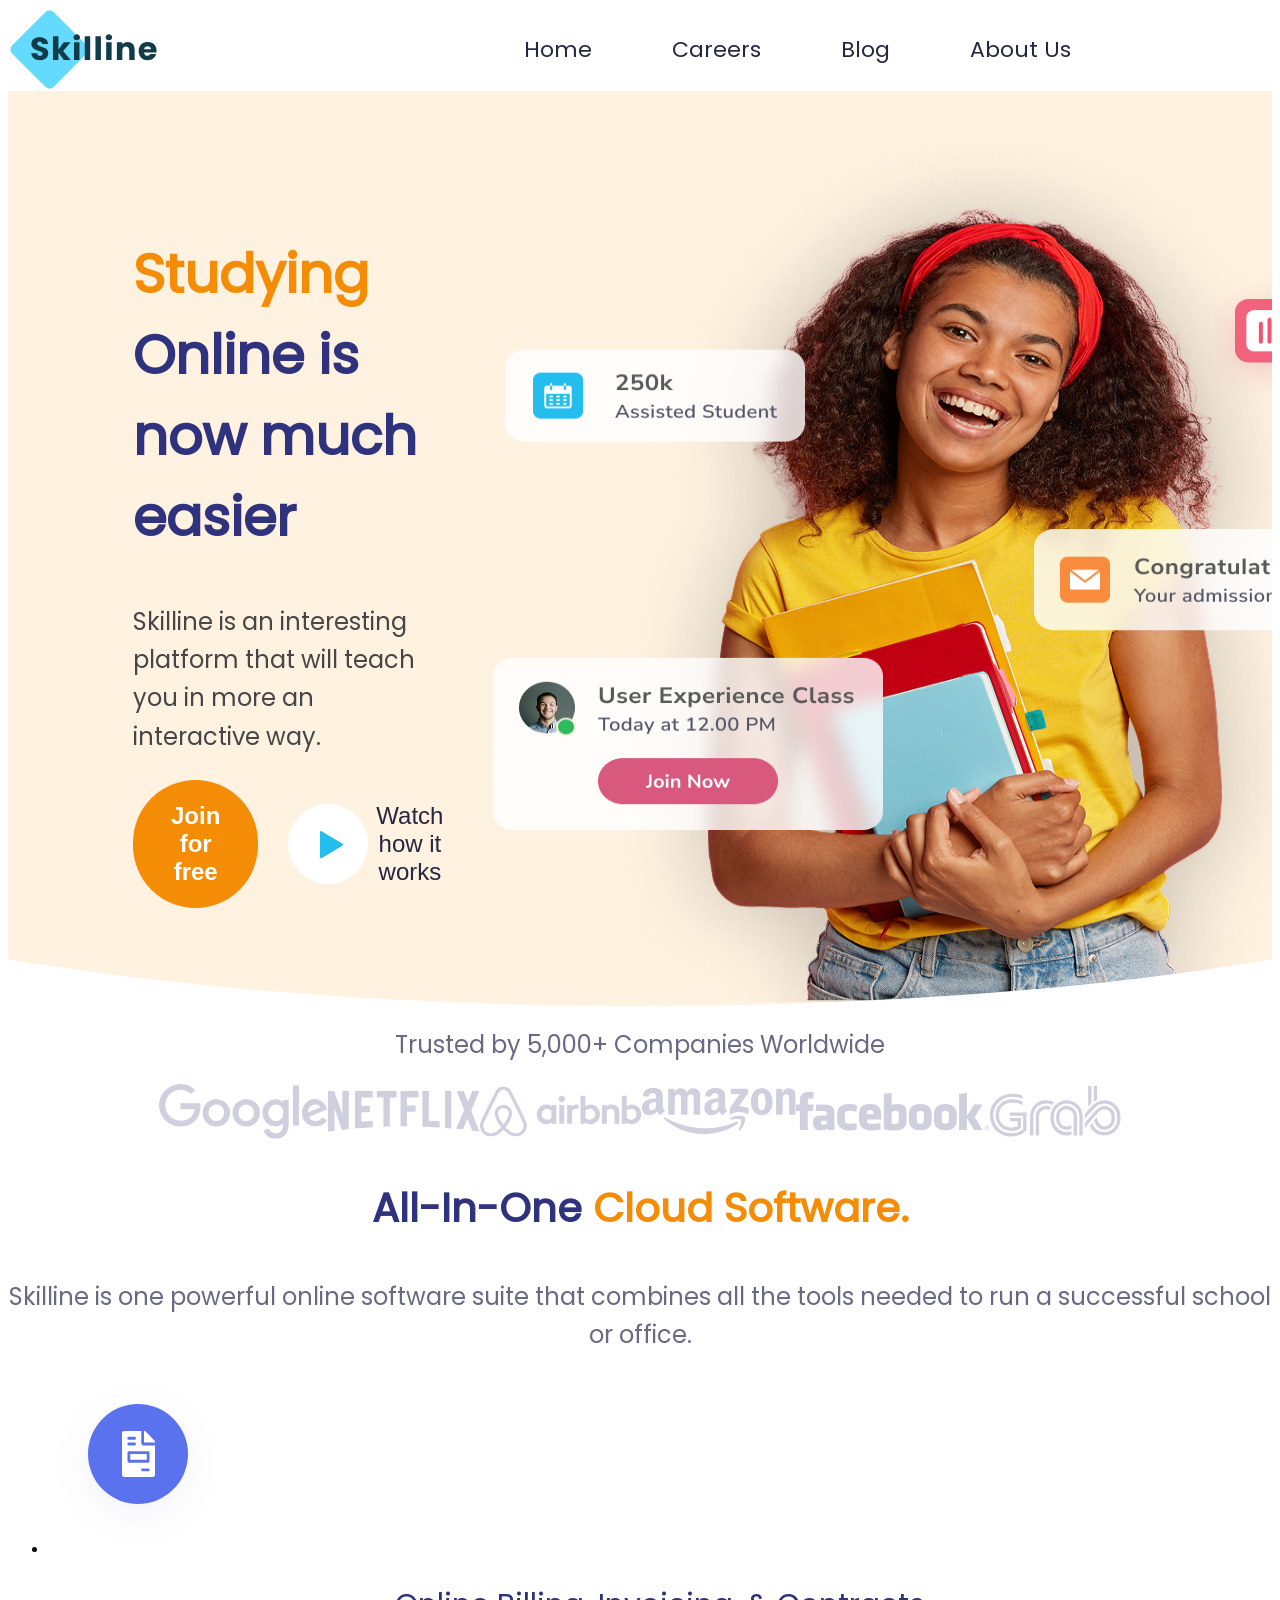
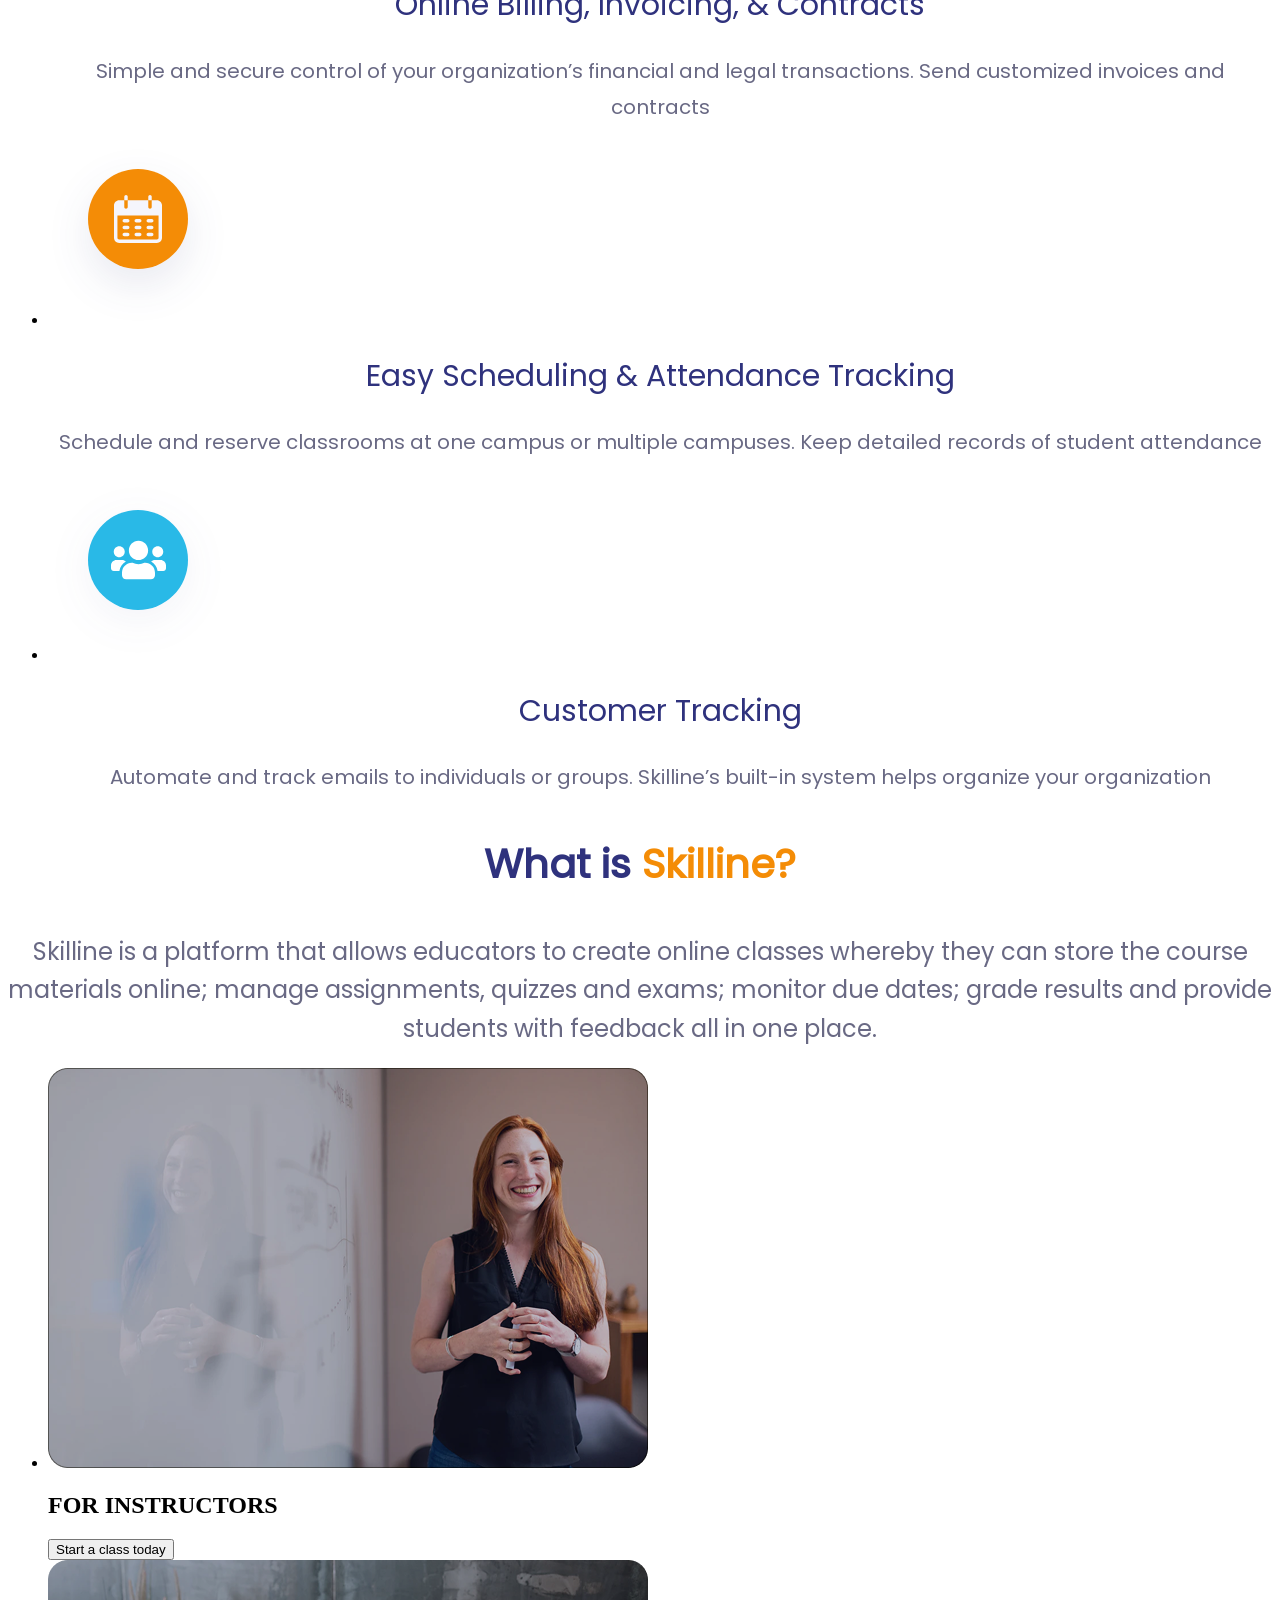
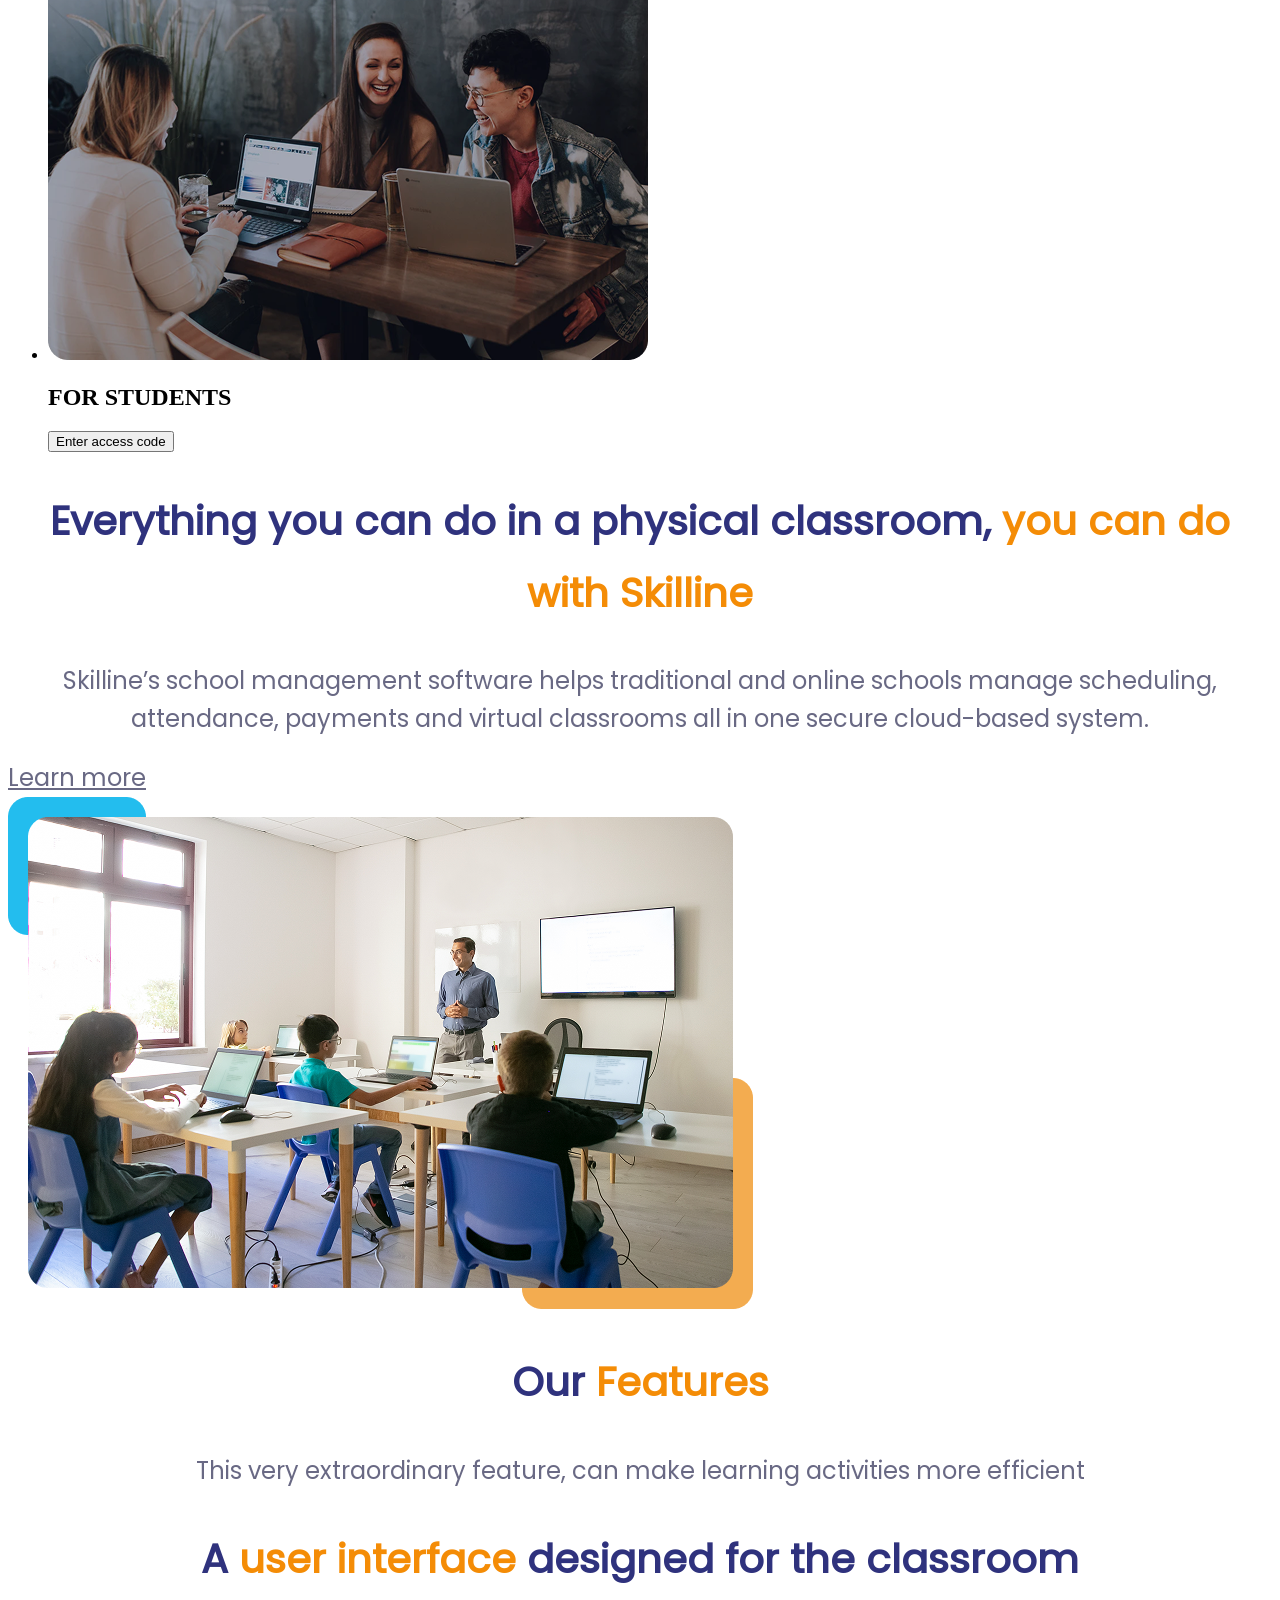
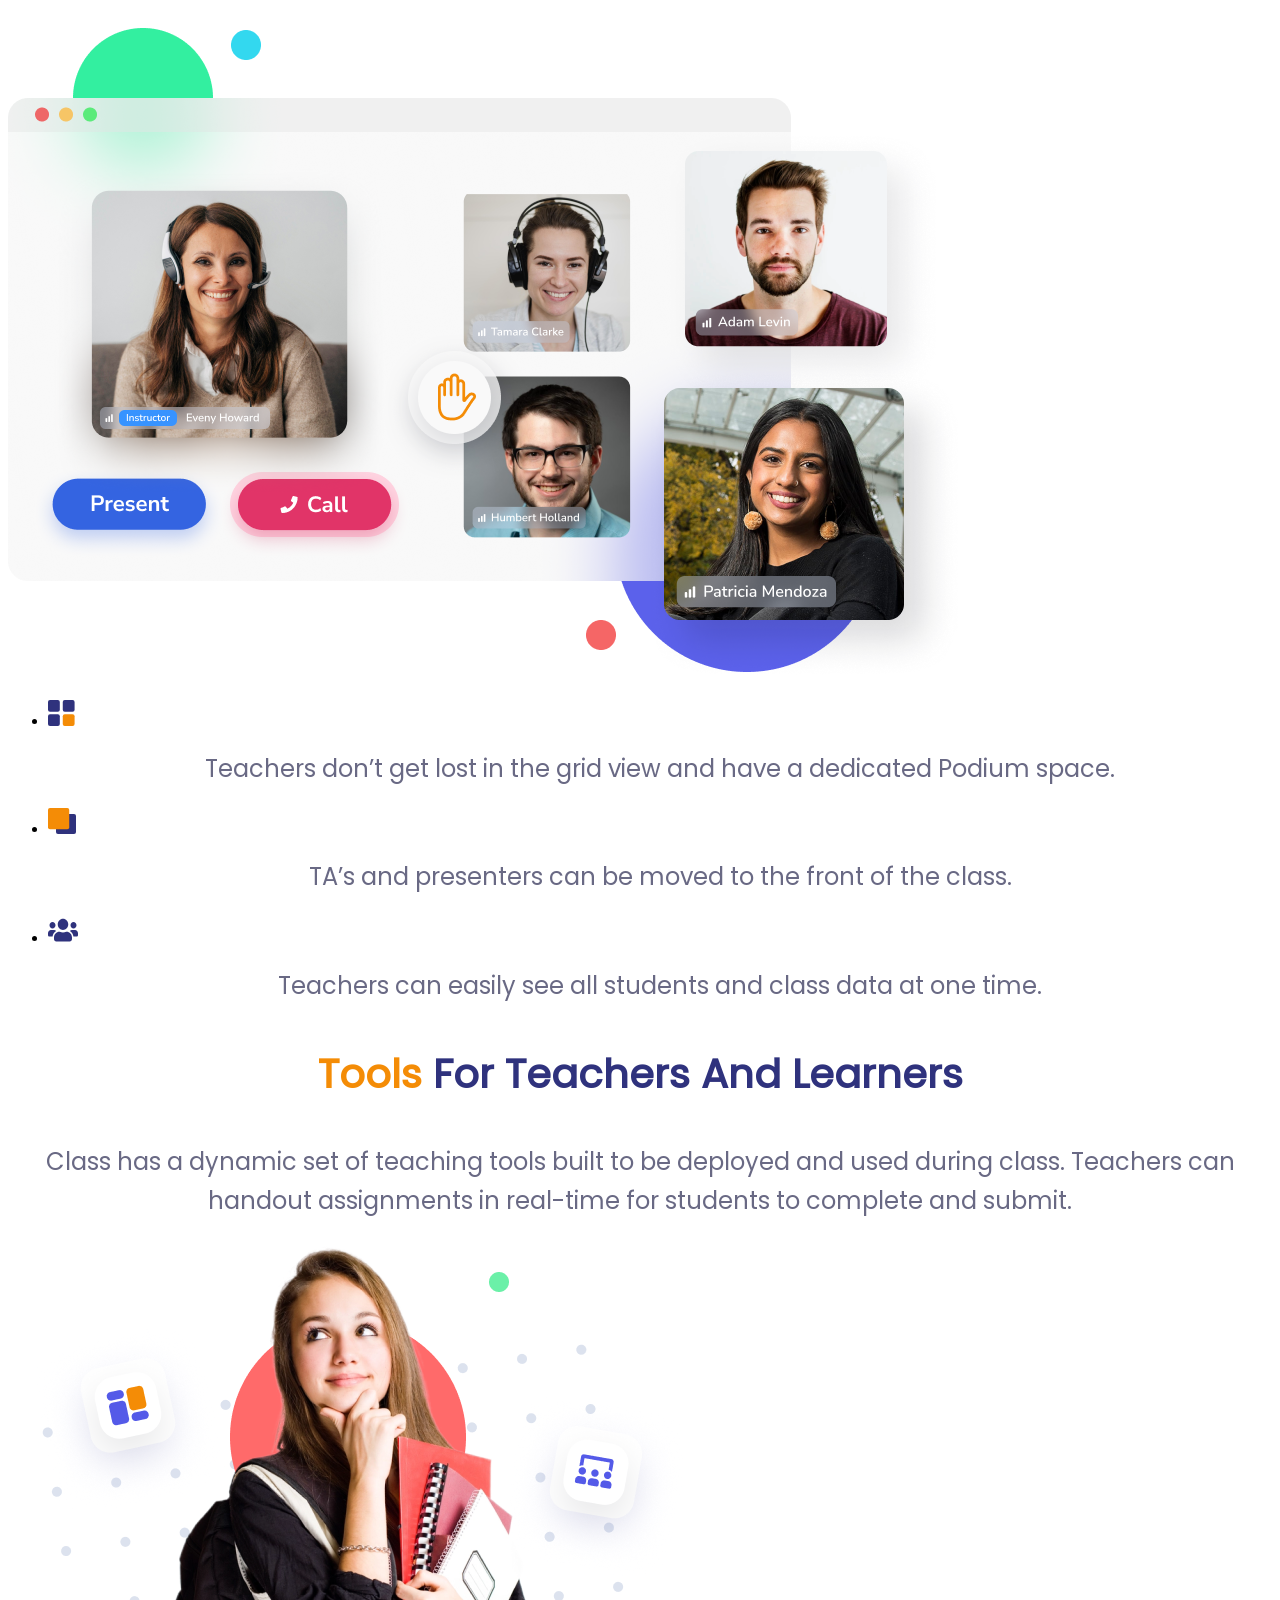
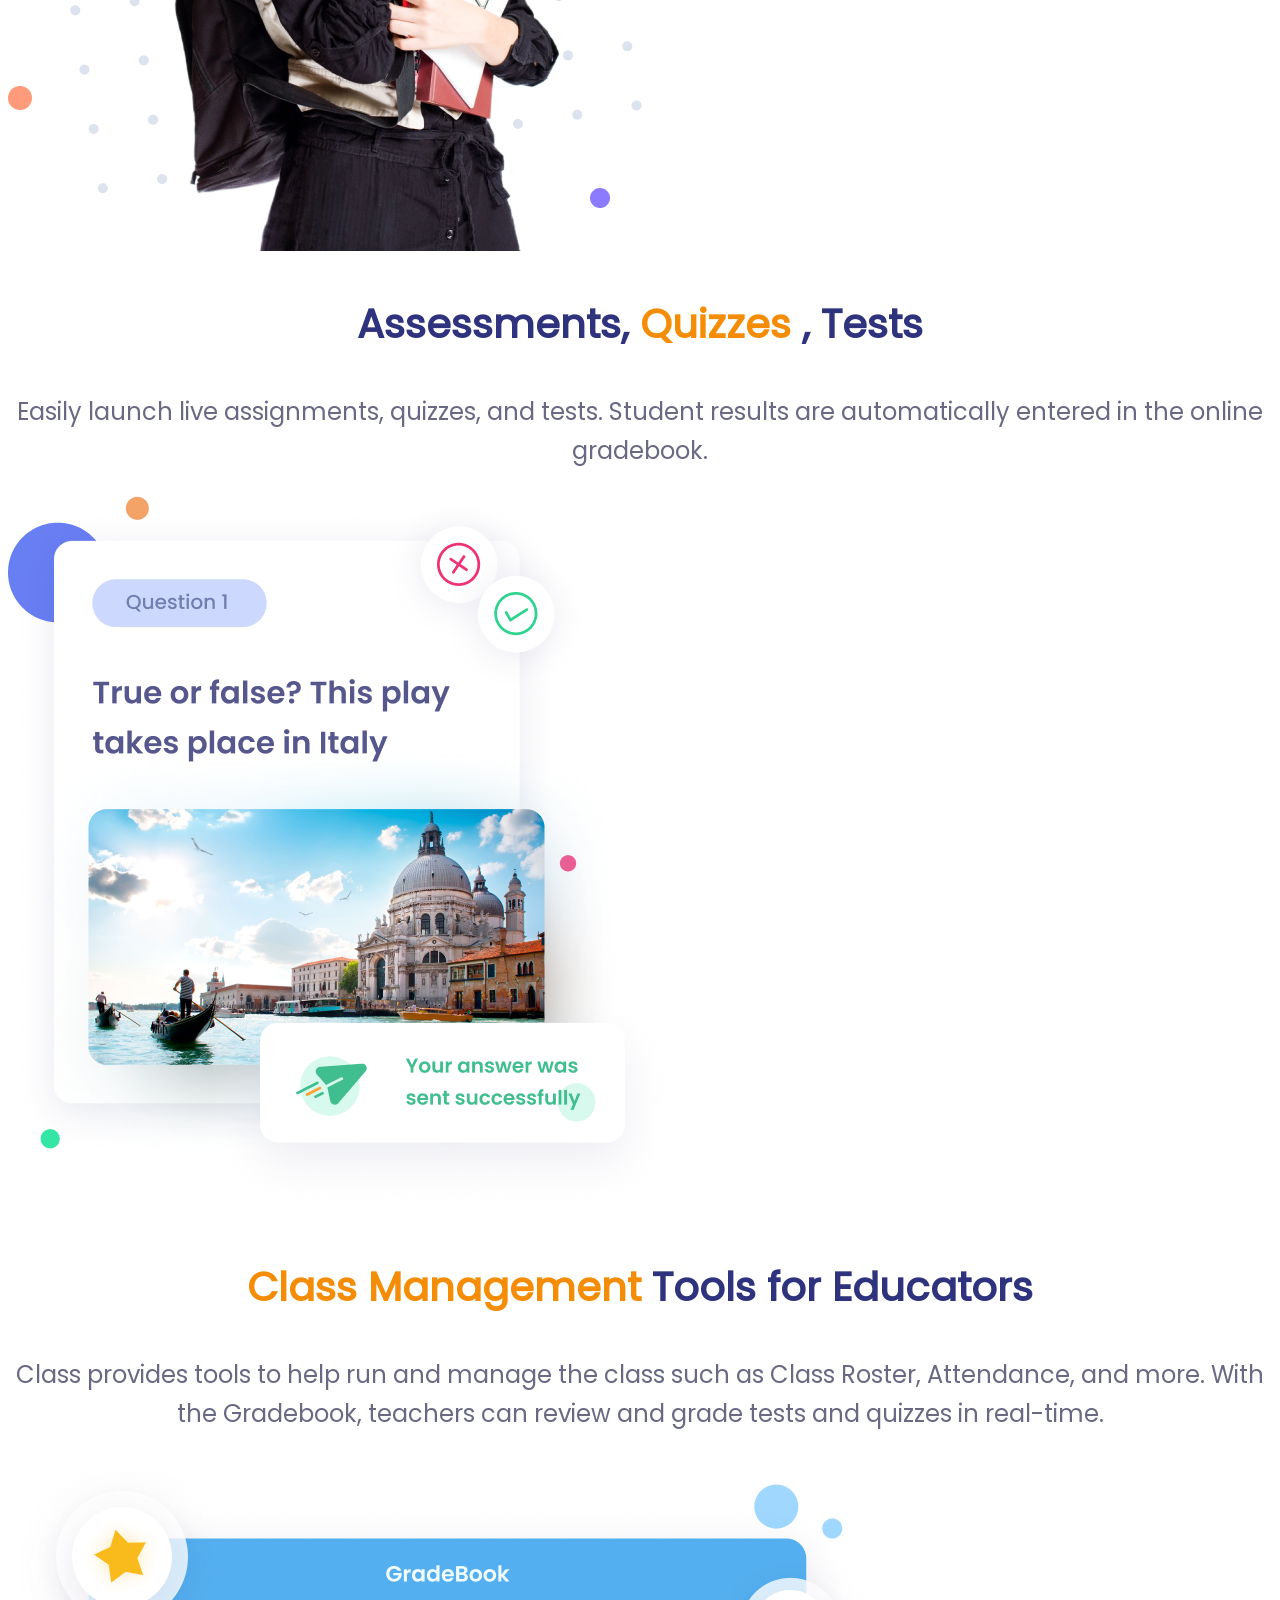
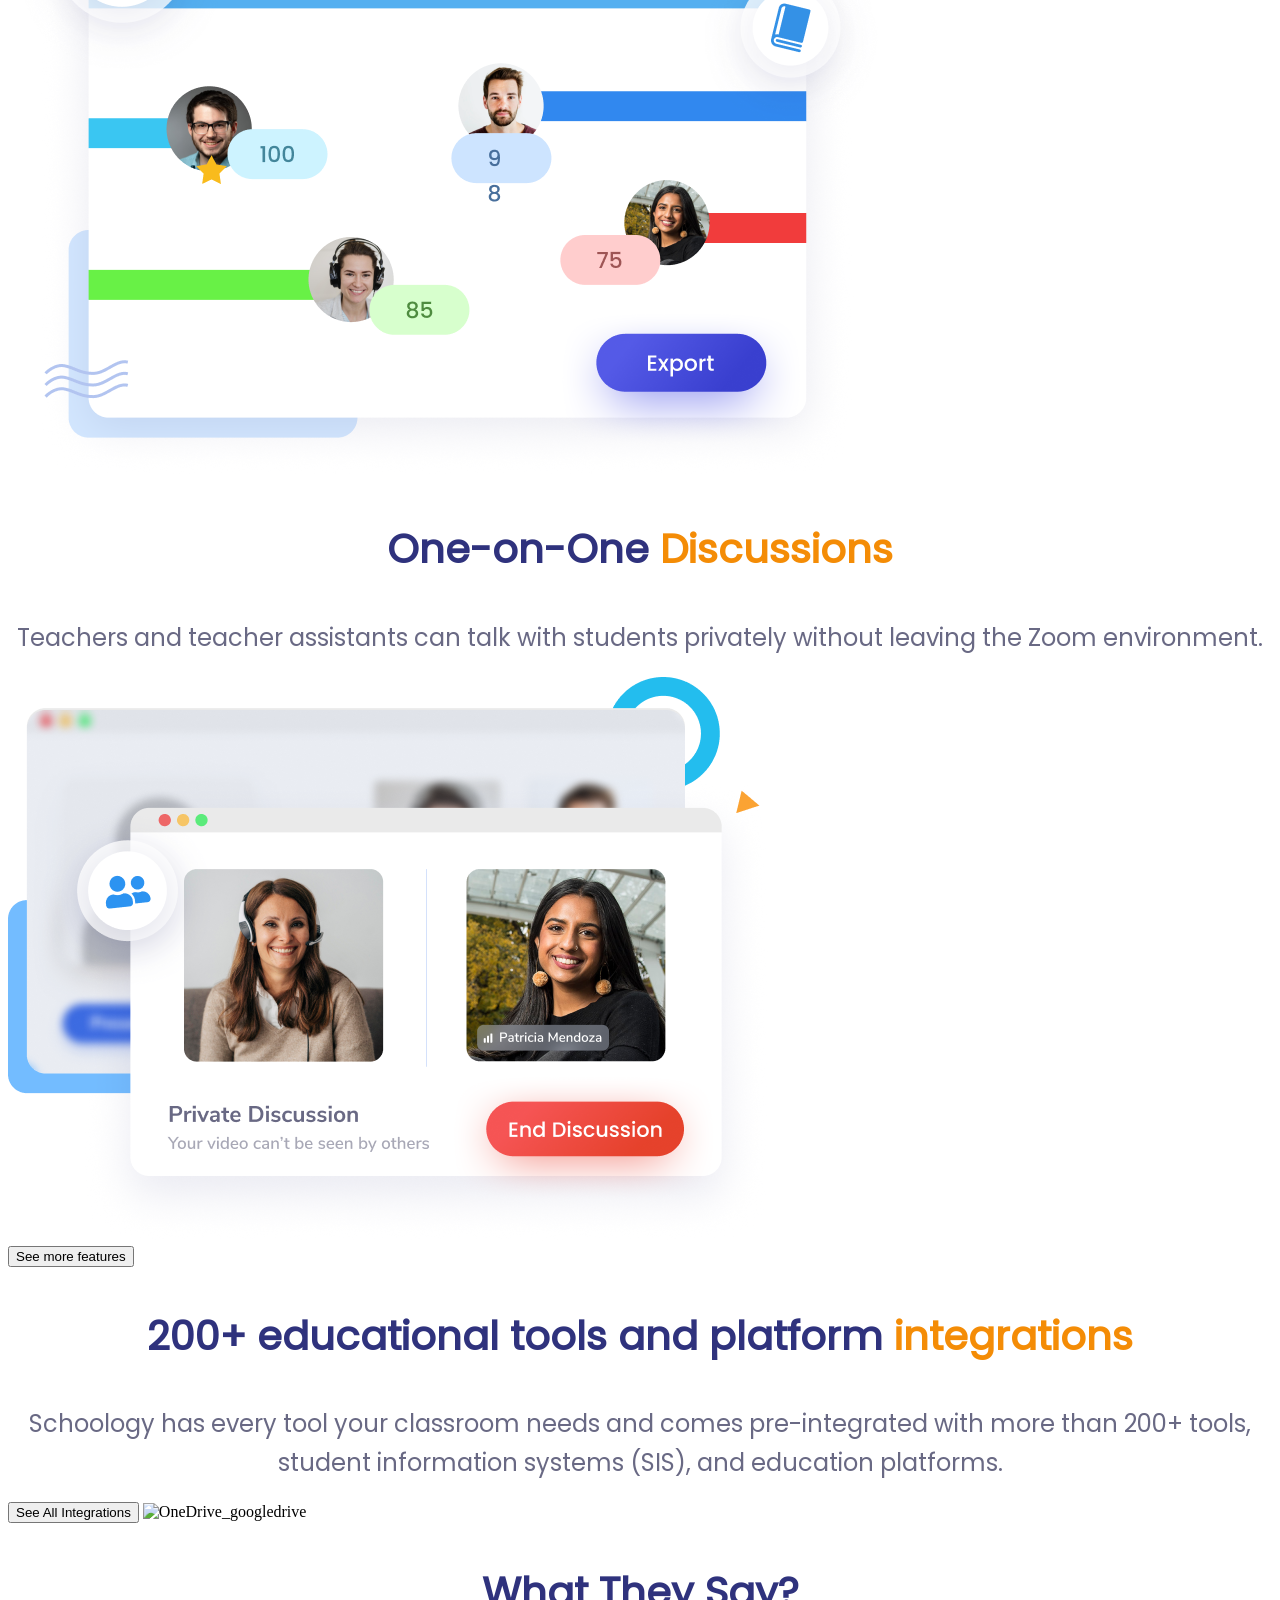
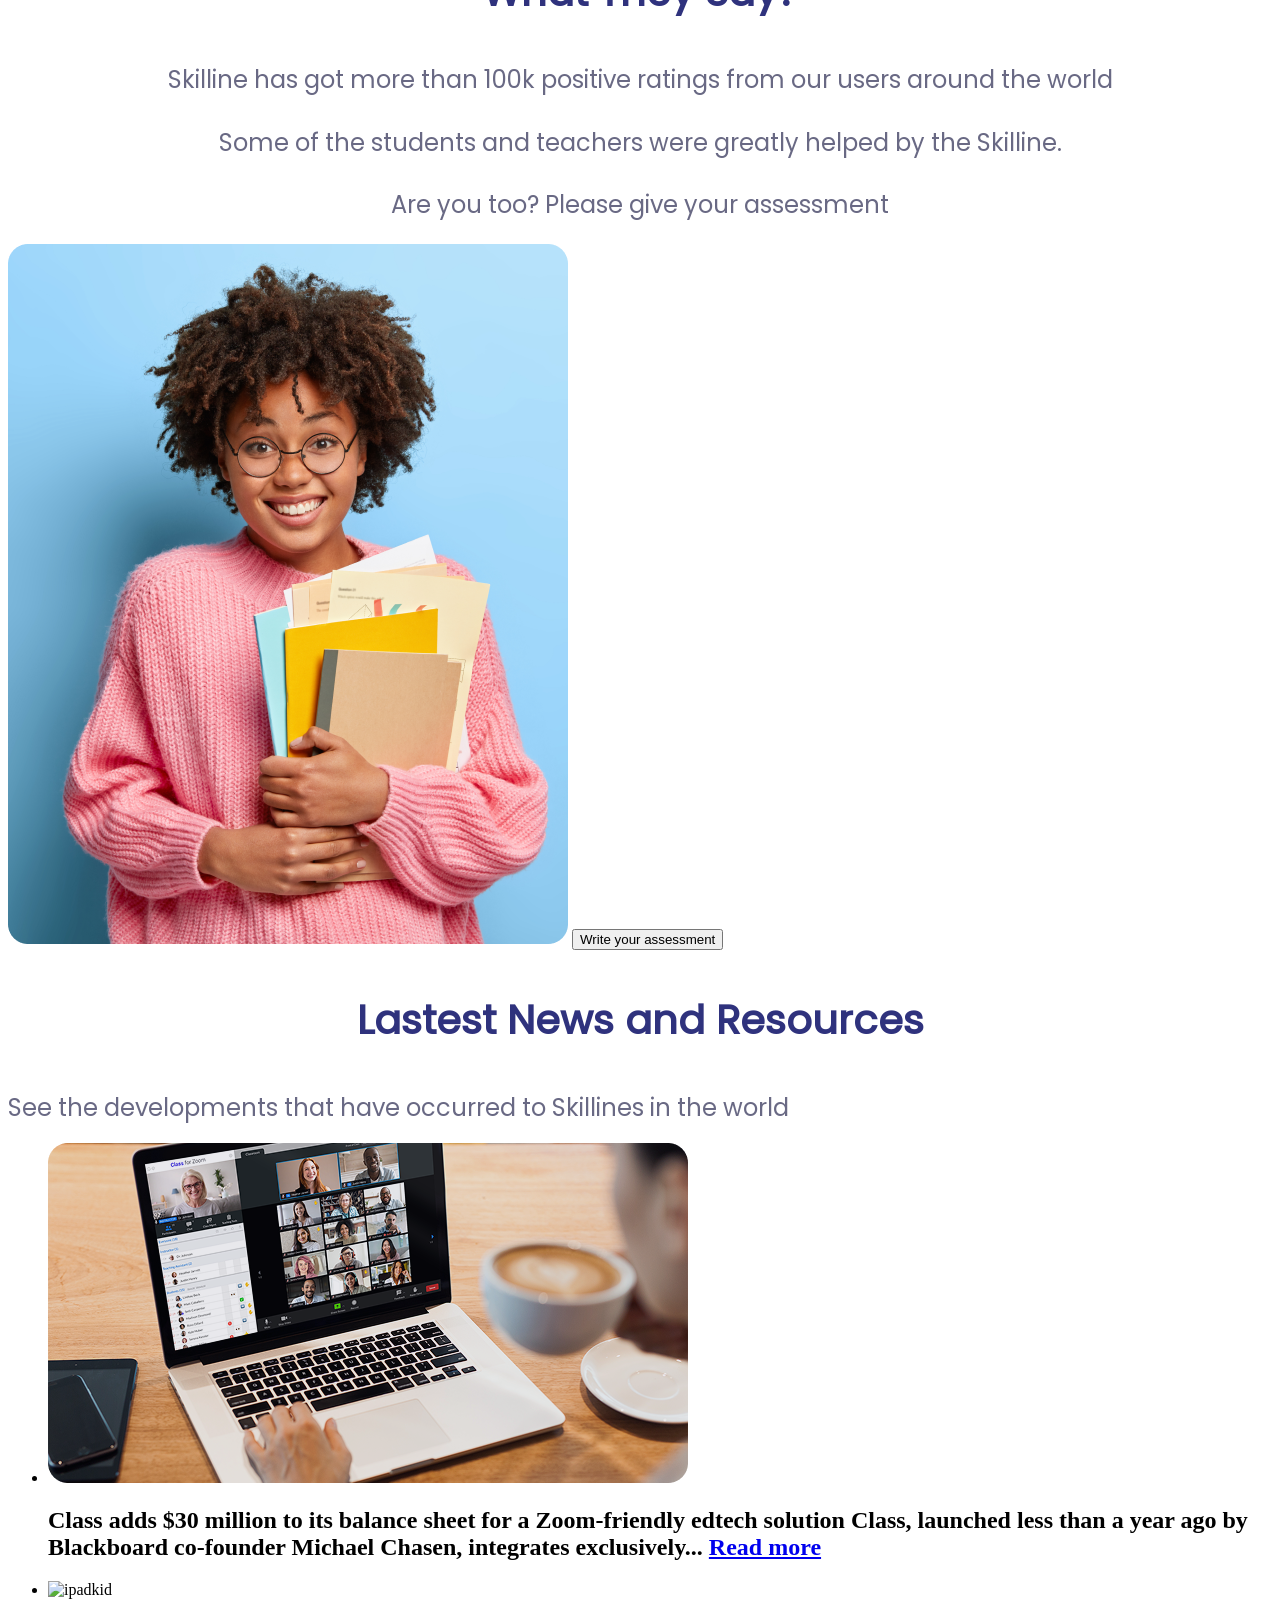
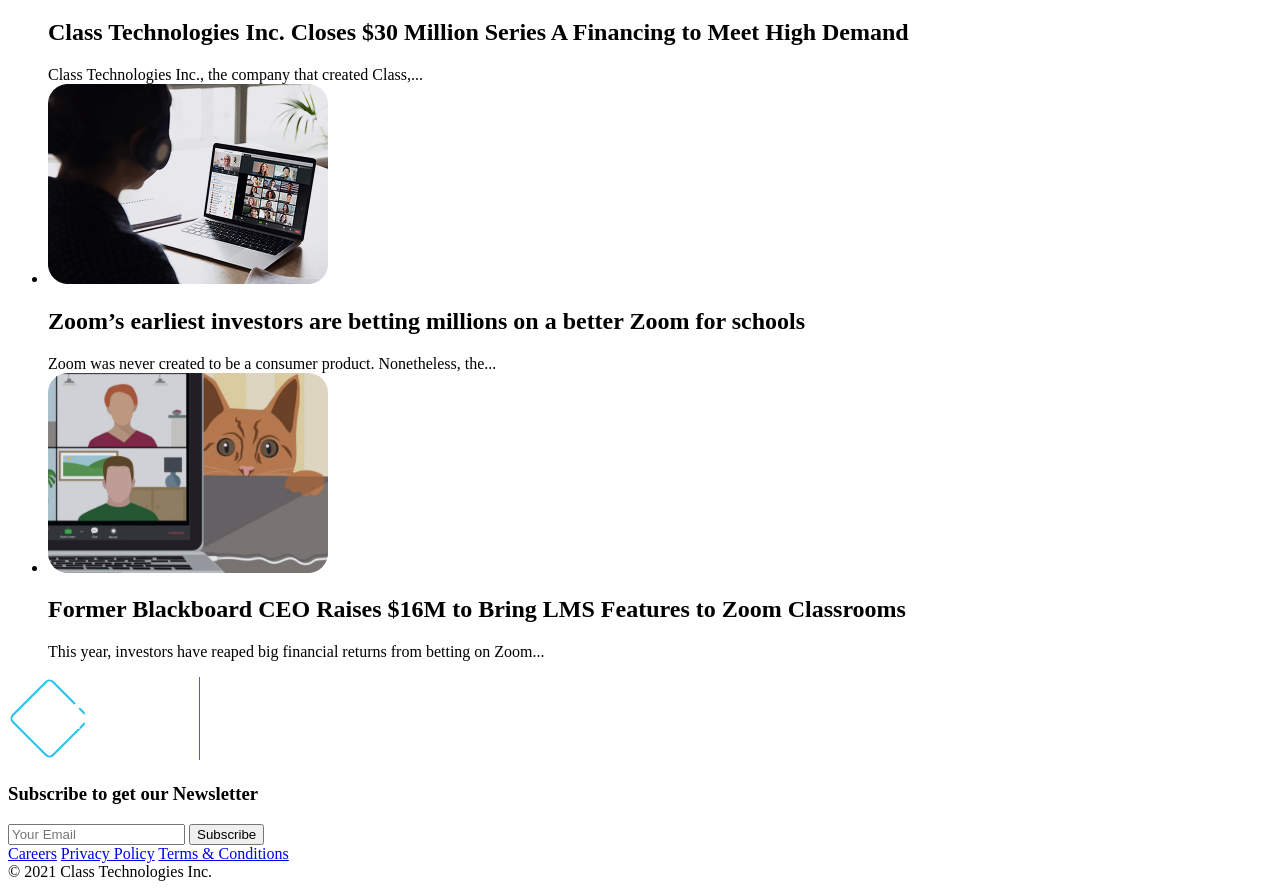
==== commit 585fac74: "Update index.html" ====
--- a/project/index.html
+++ b/project/index.html
@@ -85,8 +85,11 @@
         </section>
         <section>
             <div>
-                <h1>What is Skilline?</h1>
-                <h2>Skilline is a platform that allows educators to create online classes whereby they can store the course materials online; manage assignments, quizzes and exams; monitor due dates; grade results and provide students with feedback all in one place.</h2>
+                <h1 class="tittle-text">
+                    <span class="main-text_b">What is </span>
+                    <span class=" main-text_o">Skilline?</span>
+                </h1>
+                <h2 class="hiro-text">Skilline is a platform that allows educators to create online classes whereby they can store the course materials online; manage assignments, quizzes and exams; monitor due dates; grade results and provide students with feedback all in one place.</h2>
             </div>
             <ul>
                 <li>
@@ -103,66 +106,166 @@
         </section>
         <section>
             <div>
-                <h1>Everything you can do in a physical classroom, you can do with Skilline</h1>
-                <h2>Skilline’s school management software helps traditional and online schools manage scheduling, attendance, payments and virtual classrooms all in one secure cloud-based system.</h2>
-                <a href="#">Learn more</a>
+                <h1 class="tittle-text">
+                    <span class="main-text_b">Everything you can do in a physical classroom, </span>
+                    <span class="main-text_o">you can do with Skilline</span>
+                </h1>
+                <h2 class="hiro-text">Skilline’s school management software helps traditional and online schools manage scheduling, attendance, payments and virtual classrooms all in one secure cloud-based system.</h2>
+                <a class="hiro-text" href="#">Learn more</a>
             </div>
             <img src="images/You Can Do With Skilline.png" alt="You can">
         </section>
         <section>
-            <h1>Our Features</h1>
-            <h2>This very extraordinary feature, can make learning activities more efficient</h2>
-        </section>
-        <section>
-            <div>
-                <h1>A user interface designed for the classroom</h1>
+            <h1 class="tittle-text">
+                <span class="main-text_b">Our </span>
+                <span class="main-text_o">Features</span>
+            </h1>
+            <h2 class="hiro-text">This very extraordinary feature, can make learning activities more efficient</h2>
+        </section>
+        <section>
+            <div>
+                <h1 class="tittle-text">
+                    <span class="main-text_b">A </span>
+                    <span class="main-text_o">user interface </span>
+                    <span class="main-text_b">designed for the classroom</span>
+                </h1>
             </div>
             <img src="images/call_people.png" alt="call_people">
             <ul>
                 <li>
                     <img src="images/square.svg" alt="square">
-                    <h2>Teachers don’t get lost in the grid view and have a dedicated Podium space.</h2>
+                    <h2 class="hiro-text">Teachers don’t get lost in the grid view and have a dedicated Podium space.</h2>
                 </li>
                 <li>
                     <img src="images/2square.svg" alt="square">
-                    <h2>TA’s and presenters can be moved to the front of the class.</h2>
+                    <h2 class="hiro-text">TA’s and presenters can be moved to the front of the class.</h2>
                 </li>
                 <li>
                     <img src="images/users.svg" alt="users">
-                    <h2>Teachers can easily see all students and class data at one time.</h2>
-                </li>
-            </ul>
-        </section>
-        <section>
-            <div>
-                <h1>Tools For Teachers And Learners</h1>
-                <h2>Class has a dynamic set of teaching tools built to be deployed and used during class. Teachers can handout assignments in real-time for students to complete and submit.</h2>
+                    <h2 class="hiro-text">Teachers can easily see all students and class data at one time.</h2>
+                </li>
+            </ul>
+        </section>
+        <section>
+            <div>
+                <h1 class="tittle-text">
+                    <span class="main-text_o">Tools </span>
+                    <span class="main-text_b">For Teachers And Learners</span>
+                </h1>
+                <h2 class="hiro-text">Class has a dynamic set of teaching tools built to be deployed and used during class. Teachers can handout assignments in real-time for students to complete and submit.</h2>
             </div>
             <img src="images/girl_wh_book.png" alt="girl_wh_book">
         </section>
         <section>
             <div>
-                <h1>Assessments, Quizzes, Tests</h1>
-                <h2>Easily launch live assignments, quizzes, and tests. Student results are automatically entered in the online gradebook.</h2>
+                <h1 class="tittle-text">
+                    <span class="main-text_b">Assessments, </span>
+                    <span class="main-text_o">Quizzes</span>
+                    <span class="main-text_b">, Tests</span></h1>
+                <h2 class="hiro-text">Easily launch live assignments, quizzes, and tests. Student results are automatically entered in the online gradebook.</h2>
             </div>
             <img src="images/qwizz.png" alt="qwizz">
         </section>
         <section>
             <div>
-                <h1>Class Management Tools for Educators</h1>
-                <h2>Class provides tools to help run and manage the class such as Class Roster, Attendance, and more. With the Gradebook, teachers can review and grade tests and quizzes in real-time.</h2>
+                <h1 class="tittle-text">
+                <span class="main-text_o">Class Management </span>
+                <span class="main-text_b">Tools for Educators</span>
+            </h1>
+                <h2 class="hiro-text">Class provides tools to help run and manage the class such as Class Roster, Attendance, and more. With the Gradebook, teachers can review and grade tests and quizzes in real-time.</h2>
             </div>
             <img src="images/raiting.png" alt="raiting">
         </section>
         <section>
             <div>
-                <h1>One-on-One Discussions</h1>
-                <h2>Teachers and teacher assistants can talk with students privately without leaving the Zoom environment.</h2>
+                <h1 class="tittle-text">
+                    <span class="main-text_b">One-on-One </span>
+                    <span class="main-text_o">Discussions</span>
+                </h1>
+                <h2 class="hiro-text">Teachers and teacher assistants can talk with students privately without leaving the Zoom environment.</h2>
             </div>
             <img src="images/1-on-1.png" alt="1-on-1">
         </section>
+        <section>
+            <button class="button_ramka">See more features</button>
+        </section>
+        <section>
+            <h1 class="tittle-text">
+                <span class="main-text_b">200+ educational tools and platform </span>
+                <span class="main-text_o">integrations</span>
+            </h1>
+            <h2 class="hiro-text">Schoology has every tool your classroom needs and comes pre-integrated with more than 200+ tools, student information systems (SIS), and education platforms.</h2>
+            <button class="button_ramka">See All Integrations</button>
+            <img src="images/OneDrive_googledrive.svg" alt="OneDrive_googledrive">
+
+        </section>
+        <section>
+            <h1 class="main-text_b tittle-text">What They Say?</h1>
+            <div>
+                <h2 class="hiro-text">
+                    <span>Skilline has got more than 100k positive ratings from our users around the world</span>
+                    <p>Some of the students and teachers were greatly helped by the Skilline.</p>
+                    <span>Are you too? Please give your assessment</span>
+                </h2>
+                <img src="images/what_they_say.png" alt="what_they_say">
+                <button>Write your assessment</button>
+            </div>
+        </section>
+        <section>
+            <h1 class="tittle-text main-text_b">Lastest News and Resources</h1>
+            <span class="hiro-text">See the developments that have occurred to Skillines in the world</span>
+            <ul>
+                <li>
+                    <img src="images/news.png" alt="news">
+                    <h2 class="text26px main-text_darkb">Class adds $30 million to its balance sheet for a Zoom-friendly edtech solution</span>
+                    <span class="text20px">Class, launched less than a year ago by Blackboard co-founder Michael Chasen, integrates exclusively...</span>
+                    <a class="text20px" href="#">Read more</a>
+                </li>
+                <li>
+                    <img src="images/ipadkid.png" alt="ipadkid">
+                    <h2 class="text26px main-text_darkb">Class Technologies Inc. Closes $30 Million Series A Financing to Meet High Demand</h2>
+                    <span class="text20px">Class Technologies Inc., the company that created Class,...</span>
+
+                </li>
+                <li>
+                    <img src="images/notebookmen.png" alt="notebookmen">
+                    <h2 class="text26px main-text_darkb">Zoom’s earliest investors are betting millions on a better Zoom for schools</h2>
+                    <span class="text20px">Zoom was never created to be a consumer product. Nonetheless, the...</span>
+                </li>
+                <li>
+                    <img src="images/cat_people.svg" alt="cat_people">
+                    <h2 class="text26px main-text_darkb">Former Blackboard CEO Raises $16M to Bring LMS Features to Zoom Classrooms</h2>
+                    <span class="text20px">This year, investors have reaped big financial returns from betting on Zoom...</span>
+                </li>
+            </ul>
+        </section>
     </main>
+    <footer class="footer">
+        <div class="footer-container">
+            <div class="footer-img">
+                <img src="images/skiline_logo.svg" alt="skiline_logo">
+            </div>
+            <form action="">
+                <h3 class="text26px main-text_w">Subscribe to get our Newsletter</h3>
+                <div class="form-row">
+                    <input type="text" placeholder ="Your Email" class="email-input">
+                    <button class="button-subscribe">Subscribe</button>
+                </div>
+            </form>
+
+            <div>
+                <div class="footer-link">
+                    <a href="#">Careers</a>
+                    <a href="#">Privacy Policy</a>
+                    <a href="#">Terms & Conditions</a>
+                </div>
+                <span class="text22px">© 2021 Class Technologies Inc. </span>
+            </div> 
+        </div>
+
+            
+    </footer>
 </body>
 </html> 
            
-        +        
--- a/project/styles/styles.css
+++ b/project/styles/styles.css
@@ -174,4 +174,4 @@
     height: 145.54px;
     align-items: center;
     padding: 75px;
-}+}
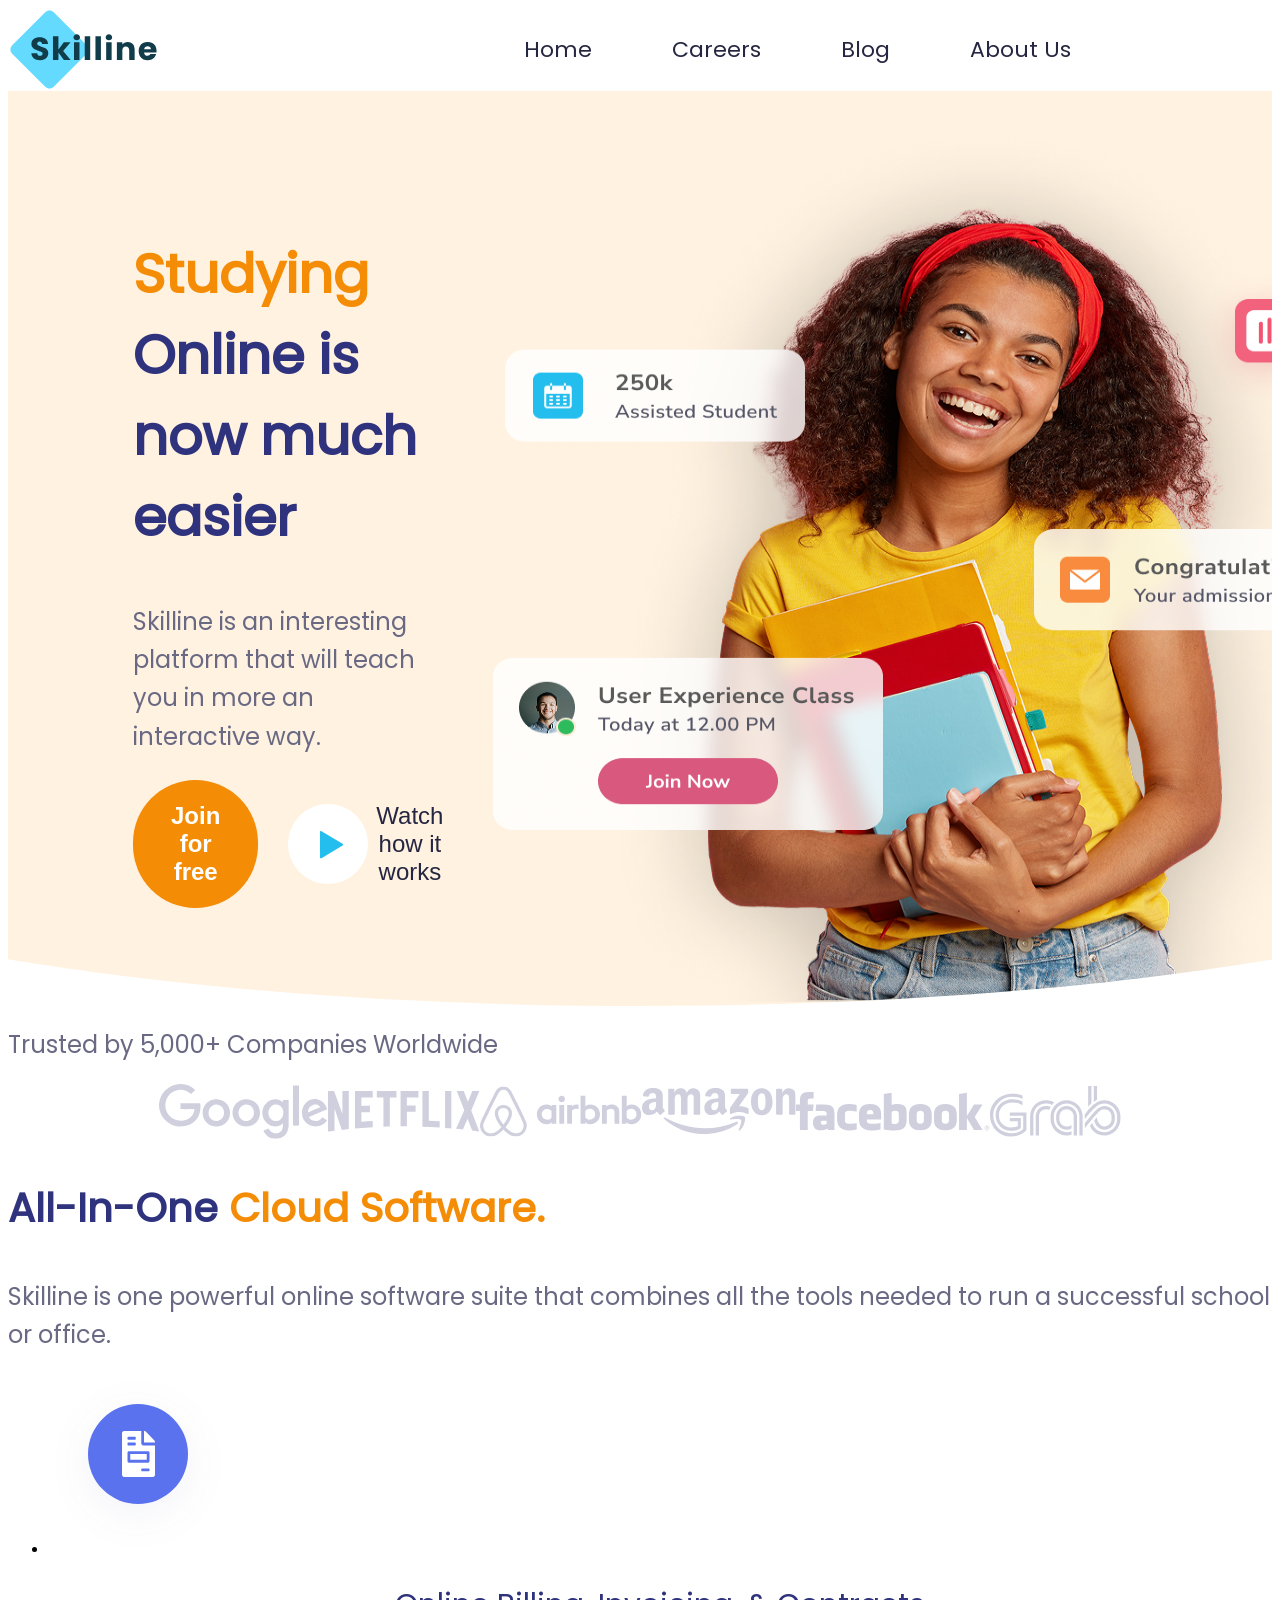
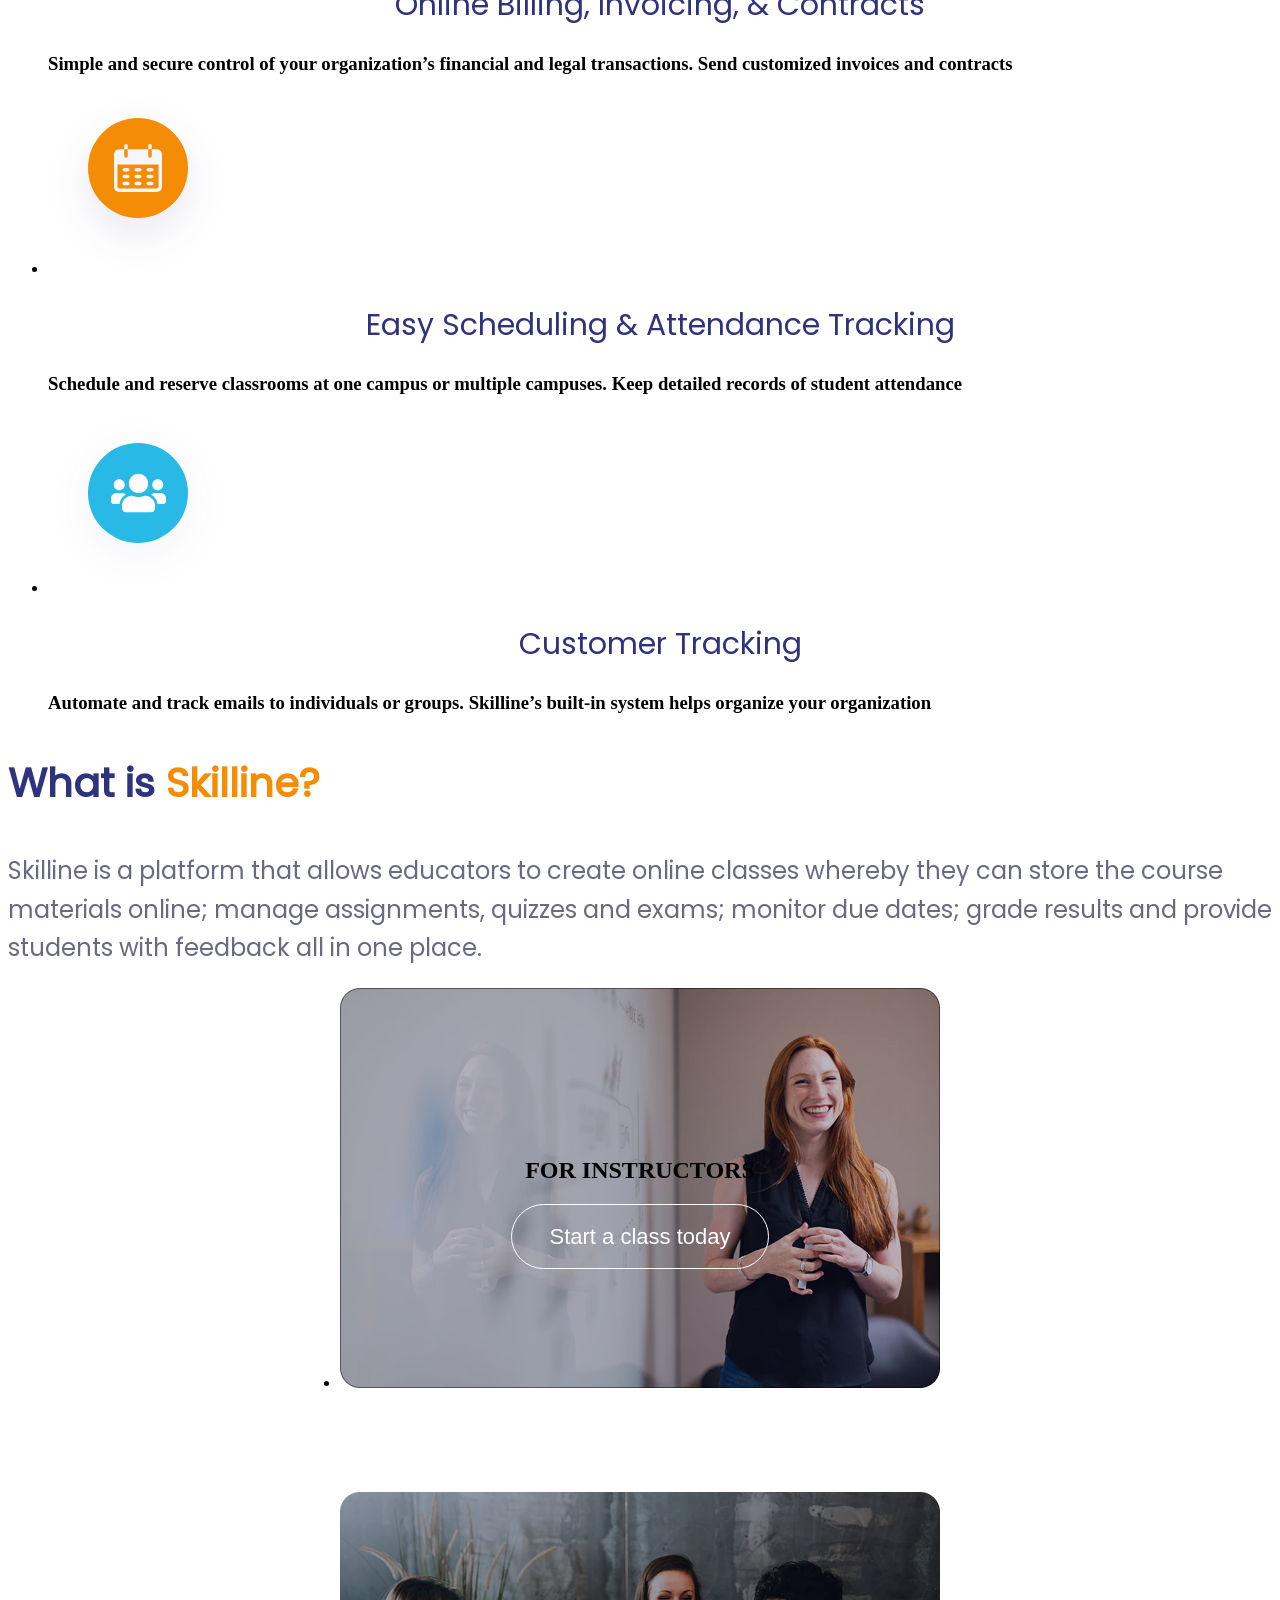
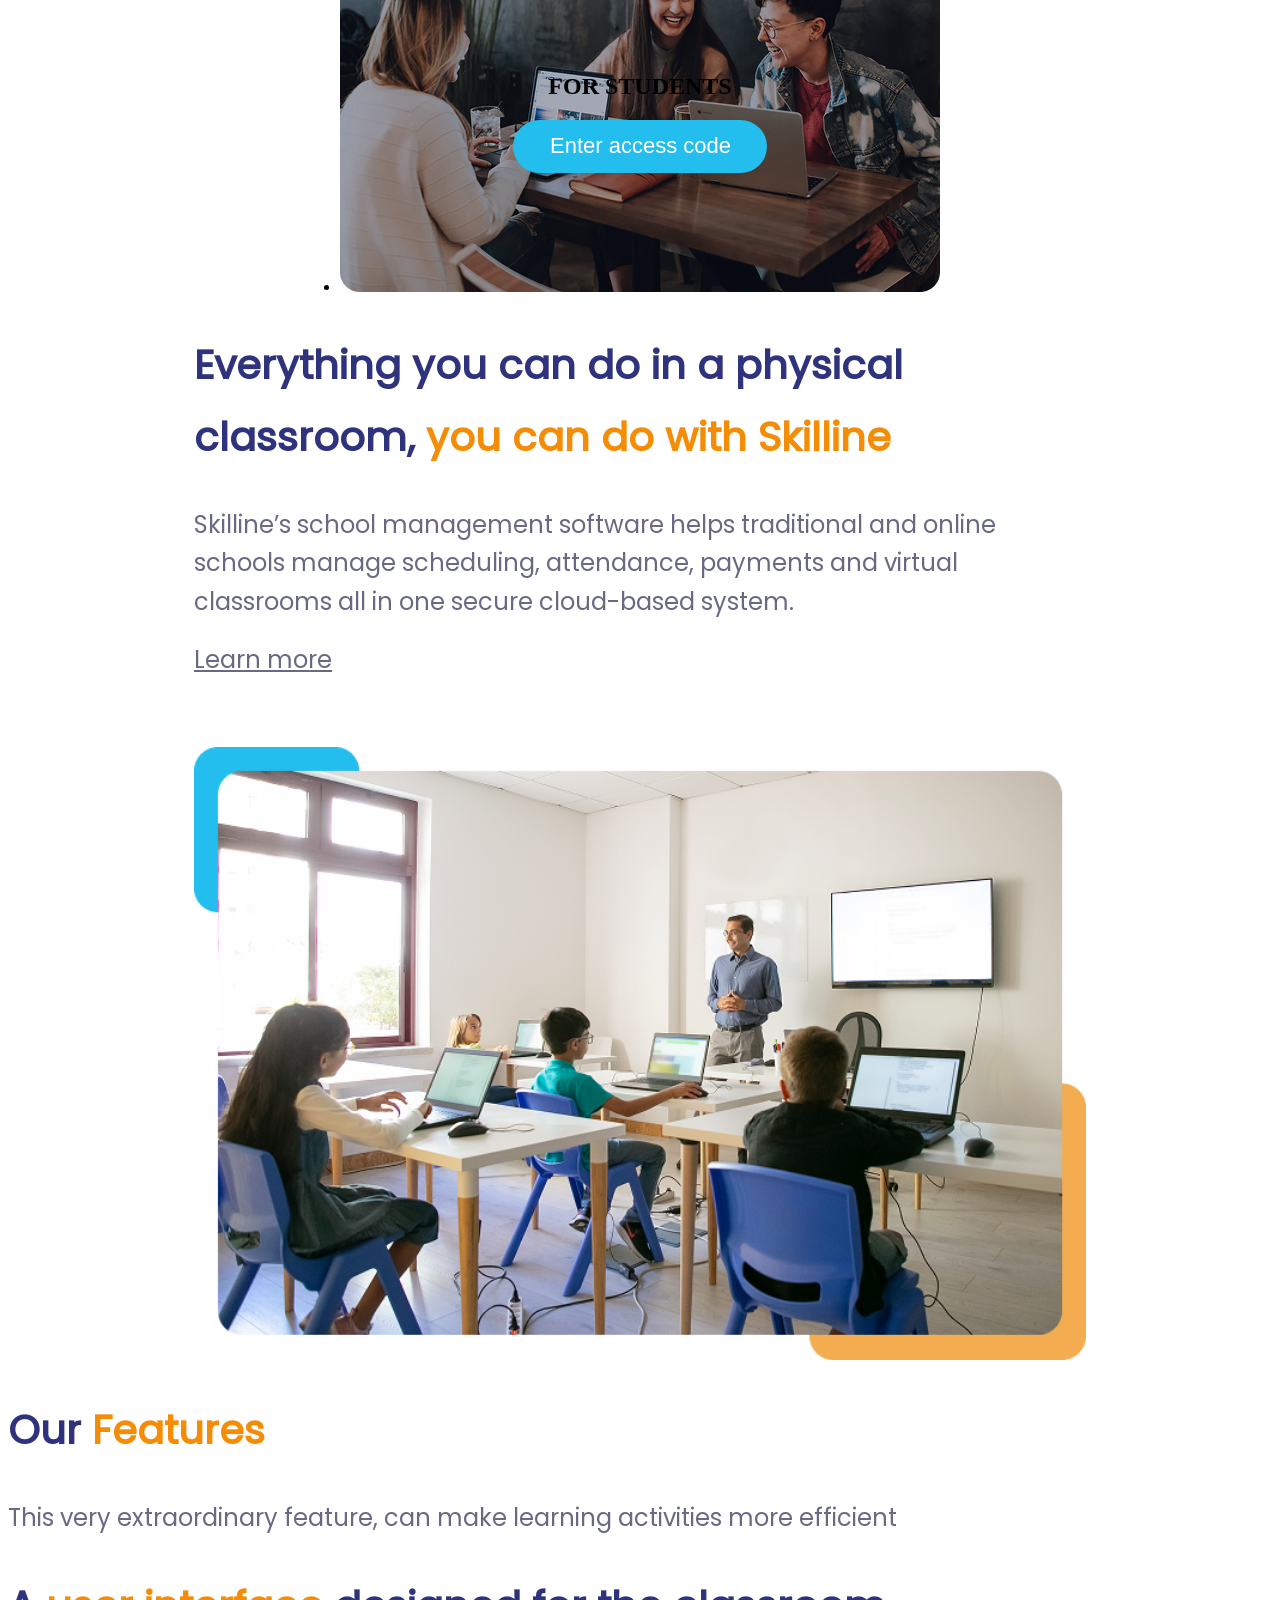
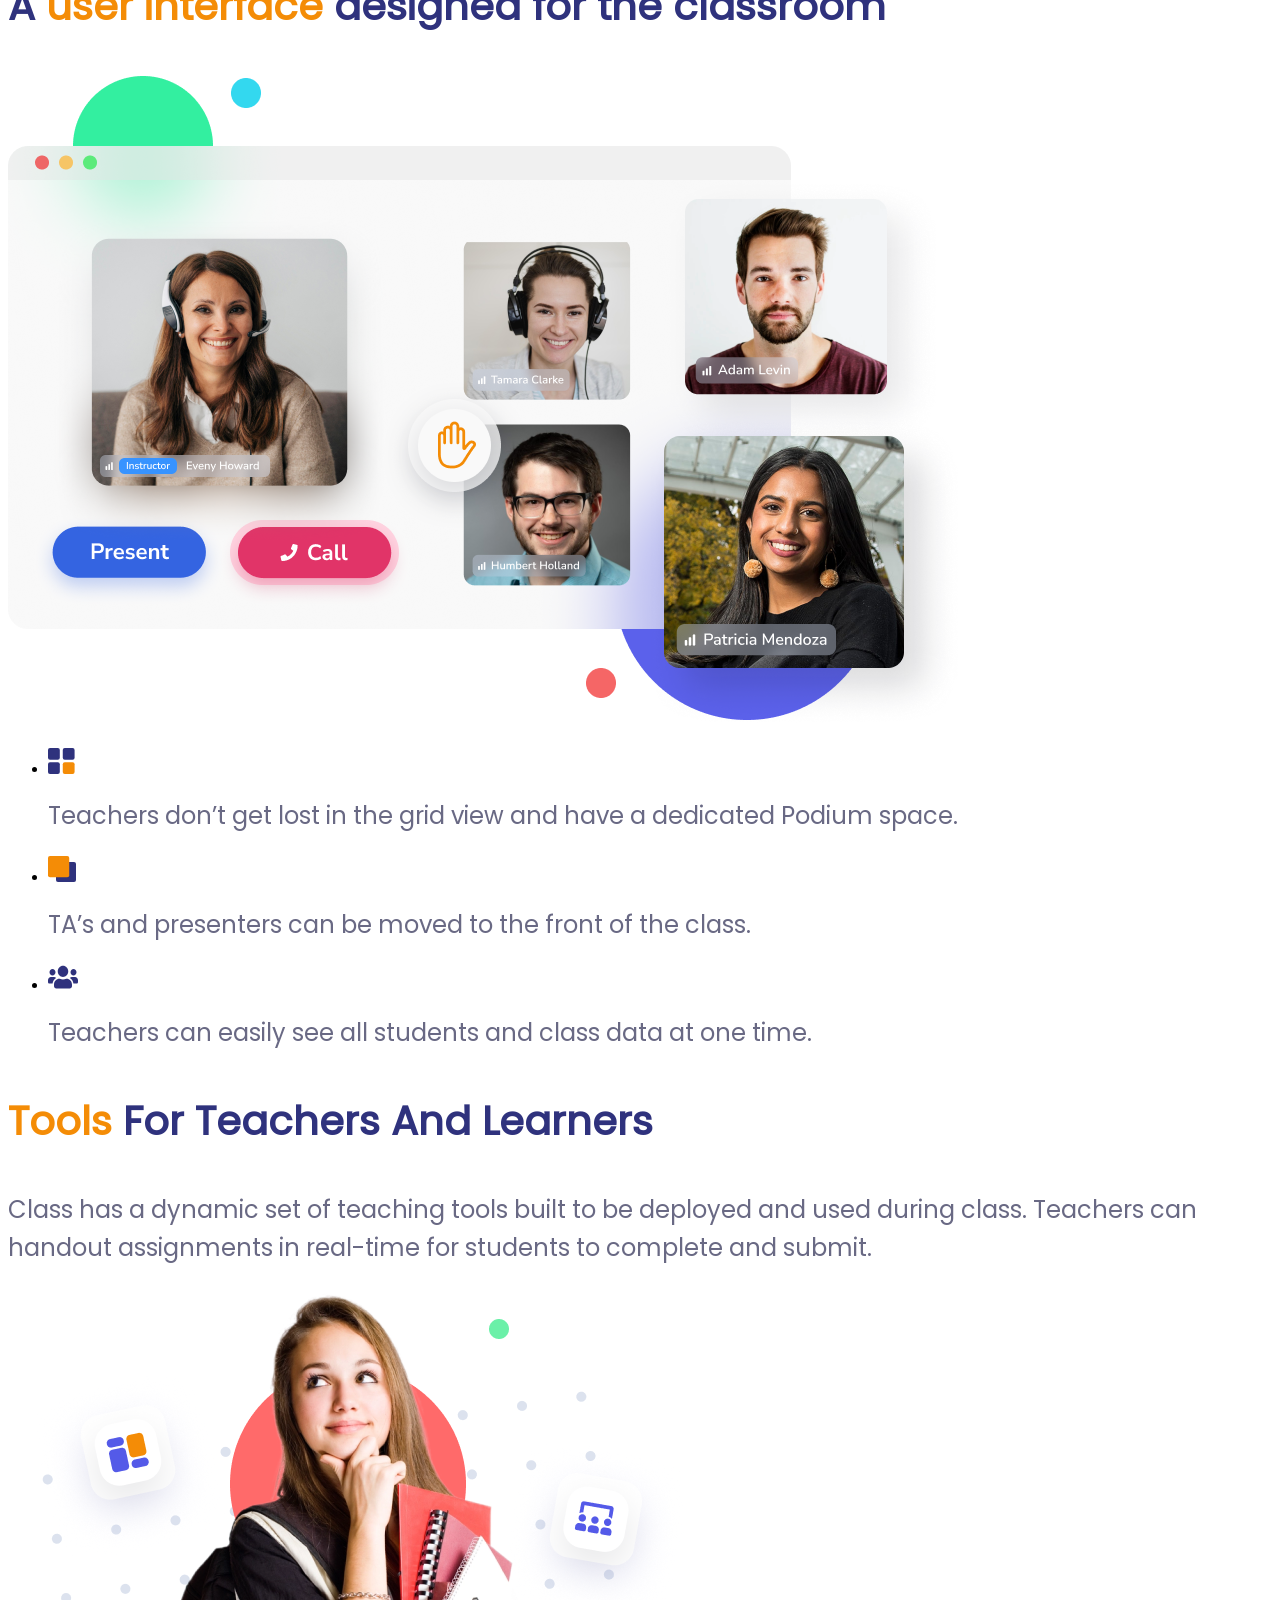
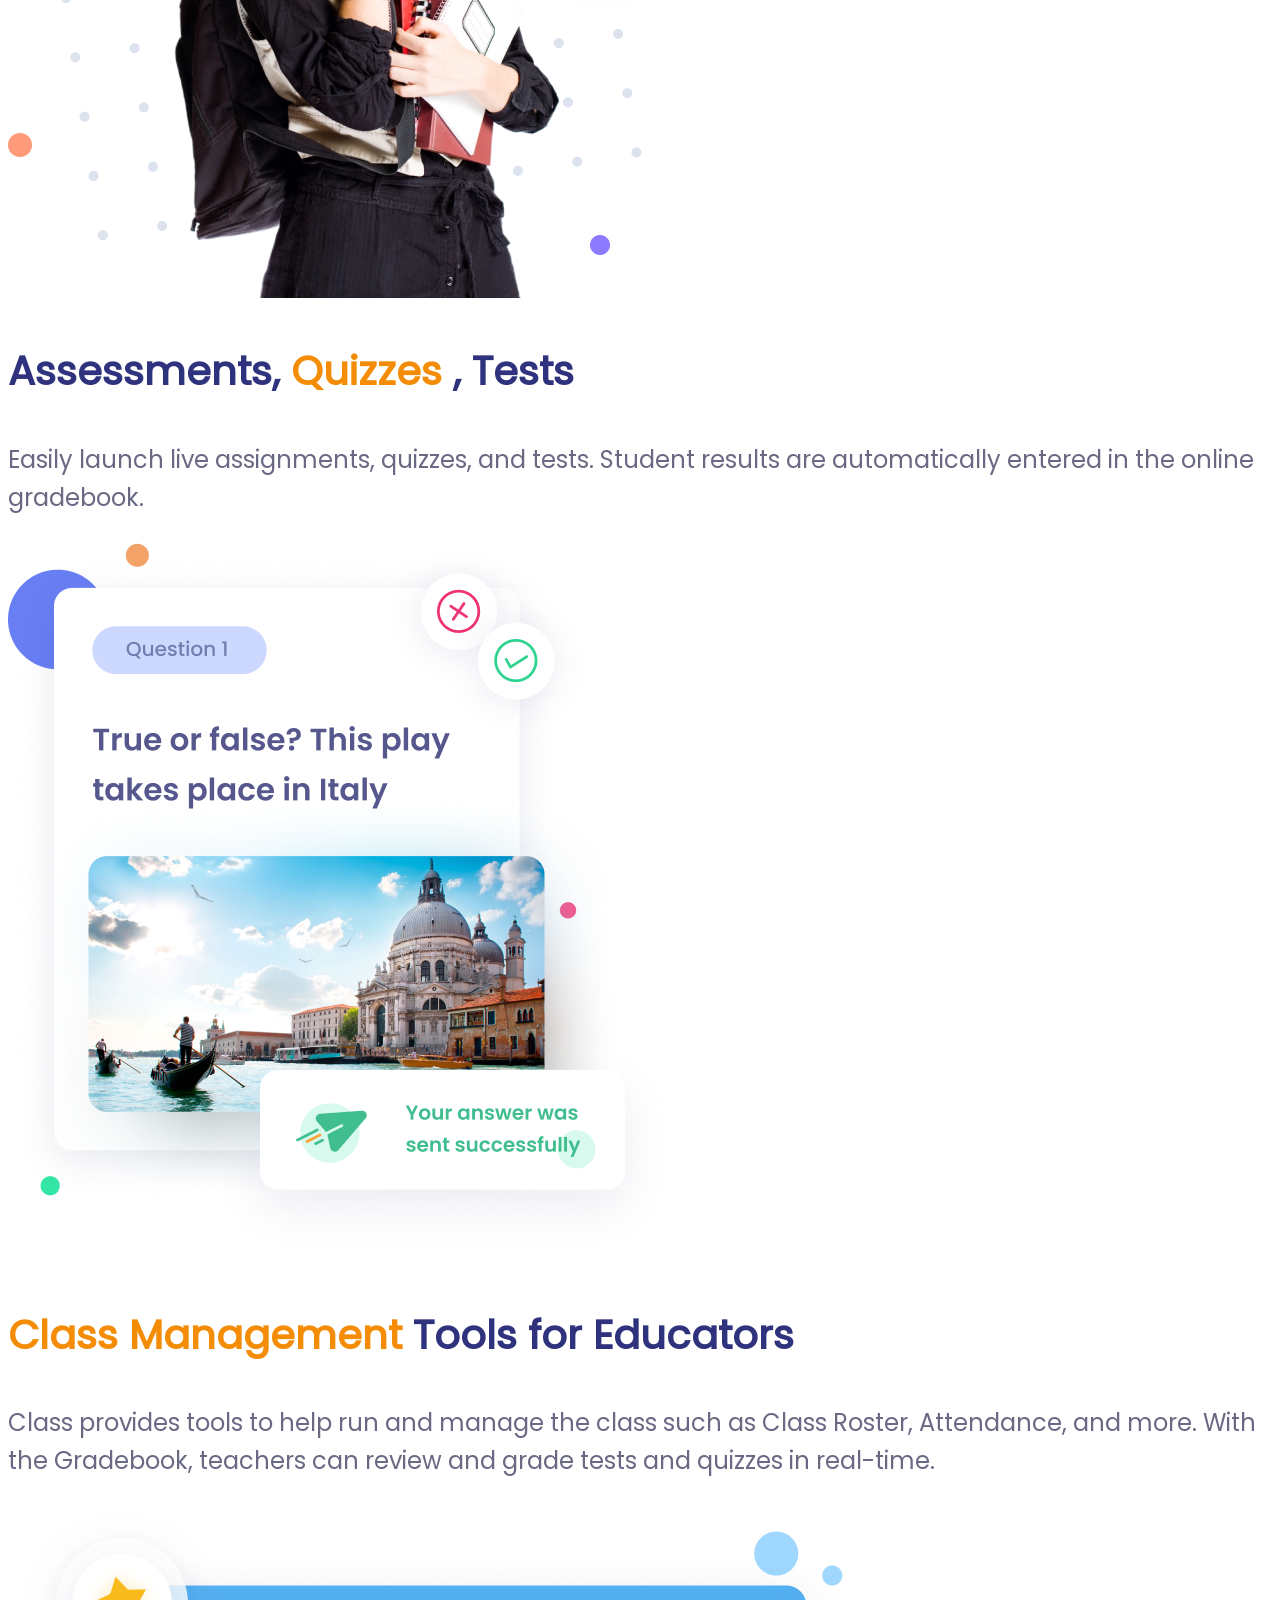
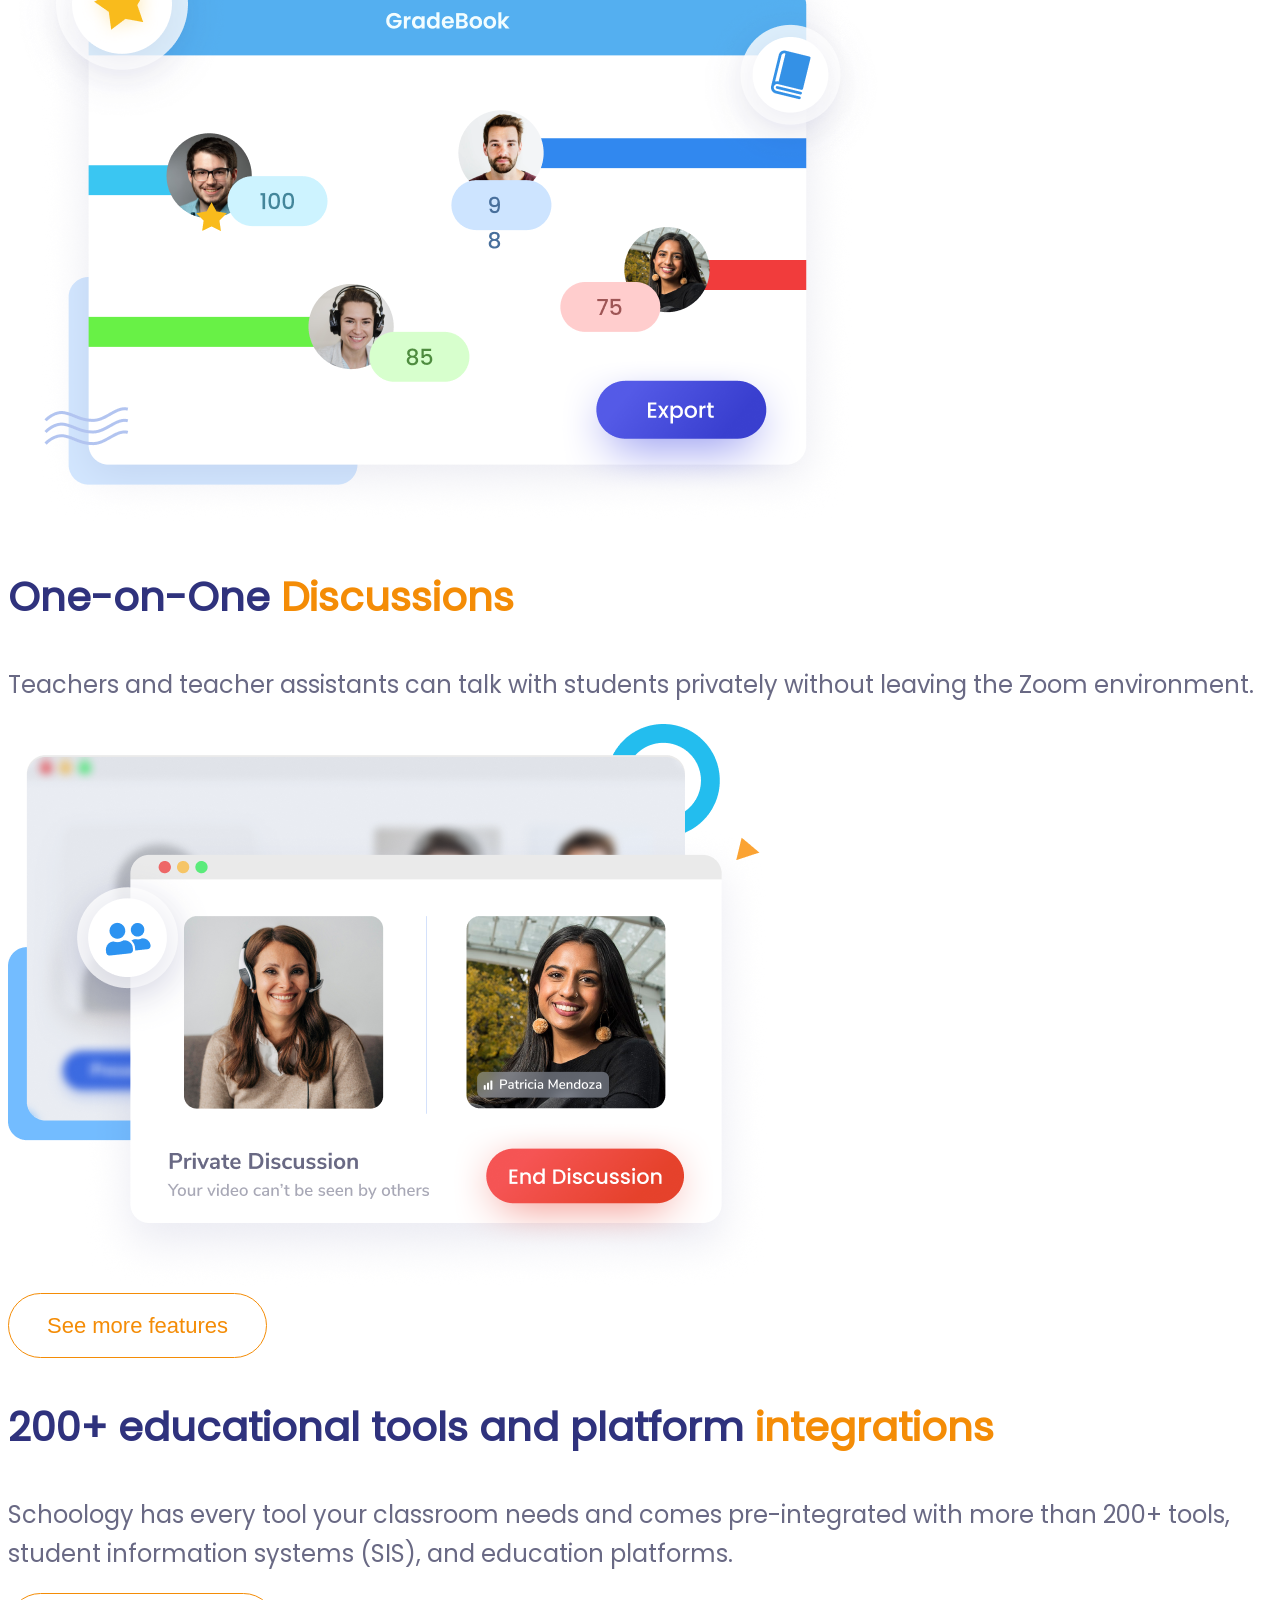
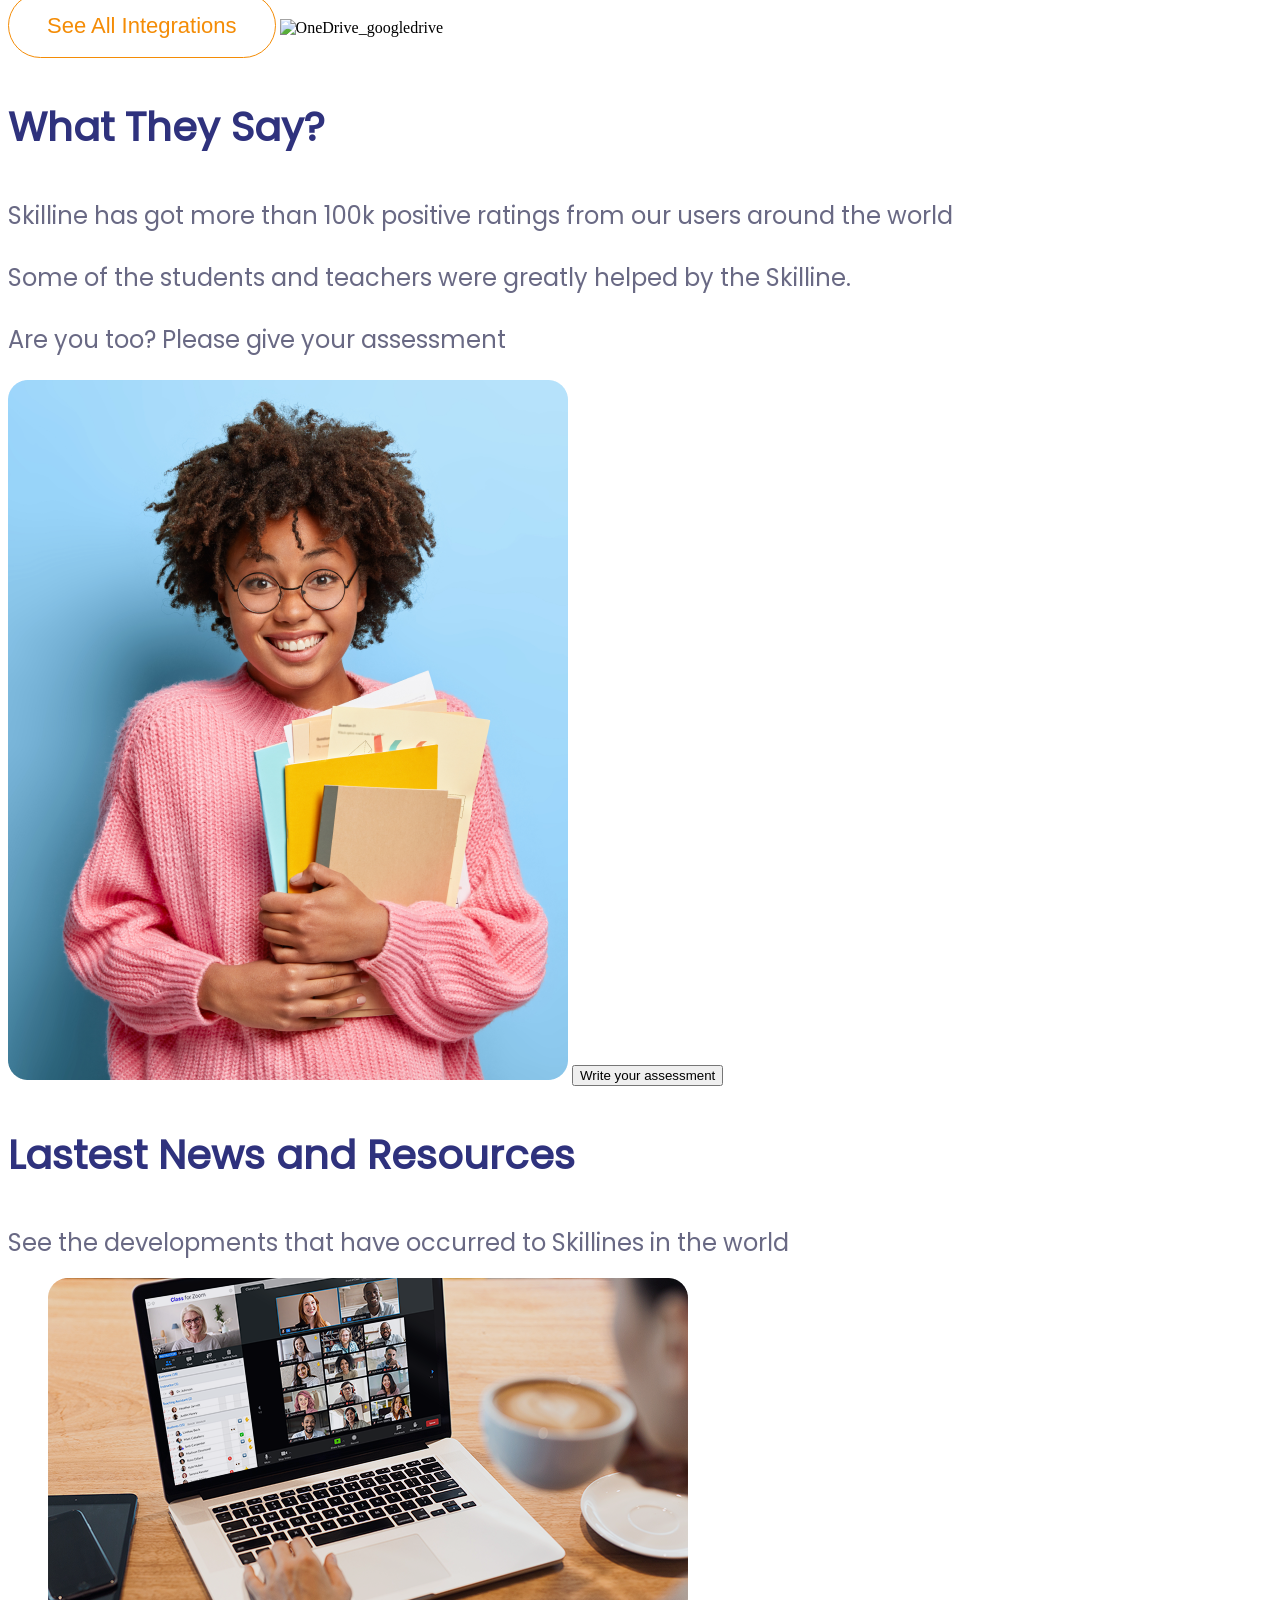
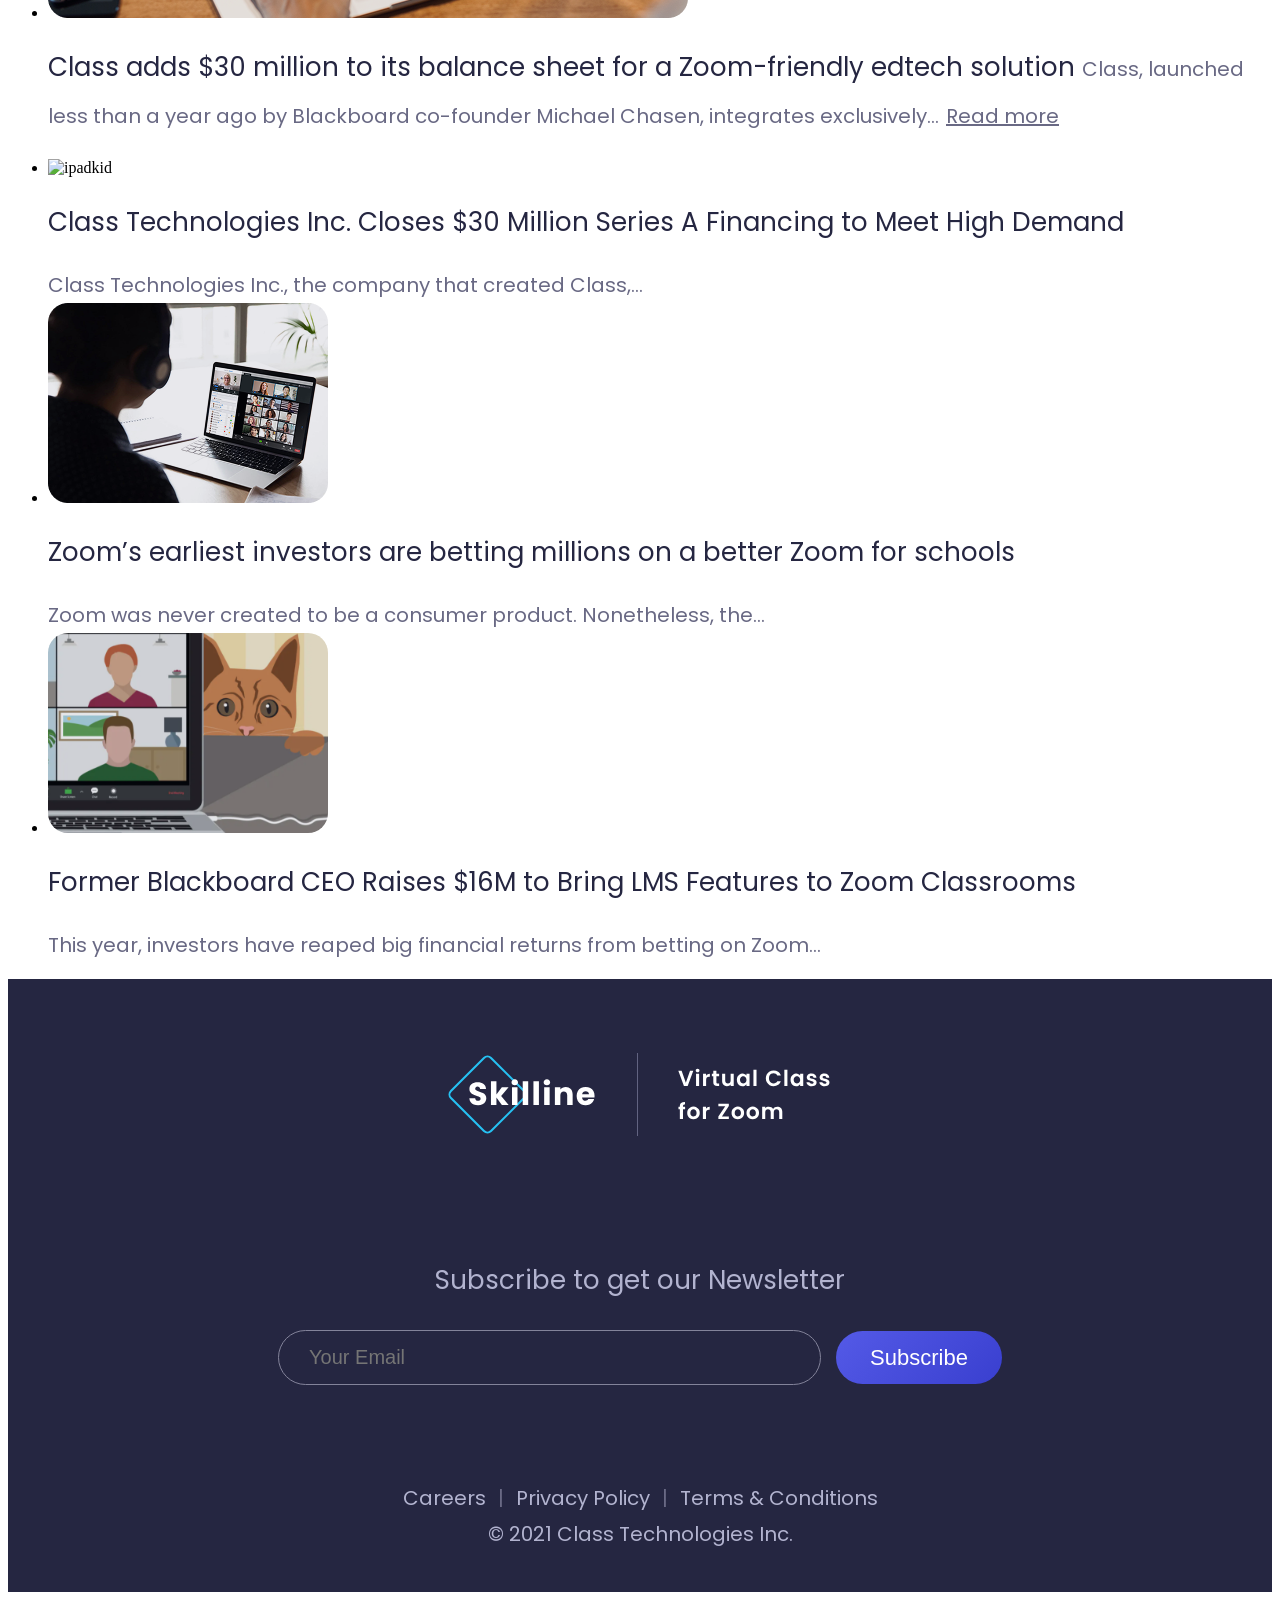
==== commit 37bbe9fa: "Update index.html" ====
--- a/project/index.html
+++ b/project/index.html
@@ -7,7 +7,7 @@
     <link rel = "stylesheet" href = "styles/styles.css">
     <link rel = "stylesheet" href = "styles/fonts.css">
 </head>
-<body>
+<body class="sectionONE">
     <header  class="heder_conteiner">
         <img src="images/skillineLOGO.svg" alt="Логотип" width="150" height="83">
         <nav class = "menu-link">
@@ -29,7 +29,7 @@
                         <span class="main-text_o">Studying </span>
                         <span class = "main-text_b">Online is now much easier </span>
                     </h1>
-                    <p class = "main-text_small">Skilline is an interesting platform that will teach you in more an interactive way.</p>
+                    <p class = "hiro-text">Skilline is an interesting platform that will teach you in more an interactive way.</p>
                 
                     <div class="banner__buttons">
                         <button class = "button_orangeJoin"> Join for free</button>
@@ -46,7 +46,7 @@
         </section>
         <section>
             <div>
-                <h1 class = "hiro-text">Trusted by 5,000+ Companies Worldwide</h1>
+                <h1 class = "hiro-text text-center">Trusted by 5,000+ Companies Worldwide</h1>
                 <div class="section-1">
                     <img src="images/google.svg" alt="google">
                     <img src="images/netflix.svg" alt="netflix">
@@ -91,29 +91,36 @@
                 </h1>
                 <h2 class="hiro-text">Skilline is a platform that allows educators to create online classes whereby they can store the course materials online; manage assignments, quizzes and exams; monitor due dates; grade results and provide students with feedback all in one place.</h2>
             </div>
-            <ul>
-                <li>
+            <ul class="skilline-cards">
+                <li class="skilline-card">
                     <img src="images/for_instructors.png" alt="for_instructors">
-                    <h2>FOR INSTRUCTORS</h2>
-                    <button>Start a class today</button>
-                </li>
-                <li>
+                    <div class="card-content">
+                        <h2>FOR INSTRUCTORS</h2>
+                        <button class="button_ramka1">Start a class today</button>
+                    </div>
+                    
+                </li>
+                <li class="skilline-card">
                     <img src="images/for_students.png" alt="for_students">
-                    <h2>FOR STUDENTS</h2>
-                    <button>Enter access code</button>
-                </li>
-            </ul>
-        </section>
-        <section>
-            <div>
-                <h1 class="tittle-text">
-                    <span class="main-text_b">Everything you can do in a physical classroom, </span>
-                    <span class="main-text_o">you can do with Skilline</span>
-                </h1>
-                <h2 class="hiro-text">Skilline’s school management software helps traditional and online schools manage scheduling, attendance, payments and virtual classrooms all in one secure cloud-based system.</h2>
-                <a class="hiro-text" href="#">Learn more</a>
-            </div>
-            <img src="images/You Can Do With Skilline.png" alt="You can">
+                    <div class="card-content">
+                        <h2>FOR STUDENTS</h2>
+                        <button class="button_blue">Enter access code</button>
+                    </div>
+                </li>
+            </ul>
+        </section>
+        <section class="classroom-section">
+            <div class="classroom-content">
+                <div class="classroom-text">
+                    <h1 class="tittle-text">
+                        <span class="main-text_b">Everything you can do in a physical classroom, </span>
+                        <span class="main-text_o">you can do with Skilline</span>
+                    </h1>
+                    <h2 class="hiro-text">Skilline’s school management software helps traditional and online schools manage scheduling, attendance, payments and virtual classrooms all in one secure cloud-based system.</h2>
+                    <a class="hiro-text" href="#">Learn more</a>
+                </div>
+                <img class="classroom-img" src="images/You Can Do With Skilline.png" alt="You can">
+            </div>
         </section>
         <section>
             <h1 class="tittle-text">
--- a/project/styles/styles.css
+++ b/project/styles/styles.css
@@ -48,6 +48,12 @@
 }
 .main-text_b{
     color: #2F327D;
+}
+.main-text_darkb{
+    color: #252641;
+}
+.main-text_w{
+    color:#B2B3CF;
 }
 .main-text{
     font-family: "Poppins", Arial, sans-serif;
@@ -55,27 +61,22 @@
     line-height: 81px;
     font-weight: 700;
 }
-.main-text_small{
-    font-family: "Poppins", Arial, sans-serif;
-    font-size: 24px;
-    line-height: 160%;
-    font-weight: 400;
-    color: #464646;
-}
 .hiro-text{
     font-family: "Poppins", Arial, sans-serif;
     font-size: 24px;
     line-height: 160%;
     color: #696984;
     font-weight: 400;
-    text-align: center;
 }
 .tittle-text{
     font-family: "Poppins", Arial, sans-serif;
     font-size: 40px;
     line-height: 180%;
     font-weight: 700;
-    text-align: center;
+}
+.text-center{
+    display: flex;
+    align-items: center;
 }
 .tittle-text-s{
     font-family: "Poppins", Arial, sans-serif;
@@ -84,15 +85,26 @@
     font-weight: 500;
     text-align: center;
 }
-.text-tittle{
+.text20px{
     font-family: "Poppins", Arial, sans-serif;
     font-size: 20px;
     line-height: 180%;
     color: #696984;
     font-weight: 400;
-    text-align: center;
-}
-
+}
+.text26px{
+    font-family: "Poppins", Arial, sans-serif;
+    font-size: 26px;
+    line-height: 180%;
+    font-weight: 500;
+}
+.text22px{
+    font-family: "Poppins", Arial, sans-serif;
+    font-size: 20px;
+    line-height: 180%;
+    color: #B2B3CF;
+    font-weight: 400;
+}
 
 .button_play{
     background: none;
@@ -112,6 +124,109 @@
     width: 80px;
     height: 80px;
     display: block;
+}
+.button_ramka{
+    background: transparent;
+
+    padding: 19px 38px 18px 38px;
+    border: 1px solid #F48C06;
+    border-radius: 80px;
+
+    font-size: 22px;
+    font-weight: 500;
+    color: #F48C06;
+    cursor: pointer;
+}
+.button_ramka1{
+    background: transparent;
+
+    padding: 19px 38px 18px 38px;
+    border: 1px solid #FFFFFF;
+    border-radius: 80px;
+
+    font-size: 22px;
+    font-weight: 500;
+    color: #FFFFFF;
+    cursor: pointer;
+}
+.button_blue{
+    background-color: #23BDEE;
+
+    padding: 13px 36px 14px 37px;
+    border: 0;
+    border-radius: 80px;
+
+    font-size: 22px;
+    font-weight: 500;
+    color: #FFFFFF;
+    cursor: pointer;
+}
+.button-subscribe{
+    background-image: linear-gradient(135deg, #545AE7, #393FCF) ;
+
+    padding: 14px 34px 13px 34px;
+    border: 0;
+    border-radius: 60px;
+
+    font-size: 22px;
+    font-weight: 500;
+    color: #FFFFFF;
+    cursor: pointer;
+}
+
+.skilline-cards{
+    display: flex;
+    justify-content: center;
+    padding: 0;
+    margin: 0;
+    flex-wrap: wrap;
+    gap: 100px;
+    position: relative;
+}
+.skilline-card{
+    position: relative;
+}
+.card-content{
+    position: absolute;
+    text-align: center;
+    bottom: 0;
+    left: 0;
+    right: 0;
+    padding: 132px 154px 123px;
+    z-index: 2;
+}
+.classroom-sectoin{
+    padding: 160px 186px;
+}
+.classroom-content{
+    margin: 0 auto;
+    display: flex;
+    align-items: center;
+    padding-left: 186px;
+    padding-right: 186px;
+    gap: 68px;
+    flex-wrap: wrap;
+}
+.classroom-text{
+    flex: 1;
+}
+.classroom-img{
+    flex: 1;
+}
+.email-input{
+    background: transparent;
+
+    padding: auto;
+    border: 1px solid #83839A;
+    padding: 15px 258px 15px 30px;
+    border-radius: 80px;
+
+    font-size: 20px;
+    font-weight: 400;
+    color: #83839A;
+    cursor: pointer;
+    display: flex;
+    justify-content: left;
 }
 
 .nav_list{
@@ -175,3 +290,57 @@
     align-items: center;
     padding: 75px;
 }
+.footer-container{
+    max-width: 1400px;
+    margin: 0 auto;
+    display: flex;
+}
+
+.footer{
+    background-color: #252641;
+    width: 100%;
+    padding-top: 74px;
+    padding-bottom: 40px;
+   
+}
+.footer-container{
+    max-width: 1920px;
+    display: flex;
+    justify-content: space-between;
+    align-items: center;
+    margin: 0 auto;
+    flex-wrap: wrap;
+    text-align: center;
+    gap: 95px;
+    flex-direction: column;
+}
+.footer-img{
+    width: 388px;
+    height: 83px;
+}
+.form-row{
+    display: flex;
+    gap: 15px;
+    align-items: center;
+    flex-wrap: wrap;
+}
+
+.footer-link{
+    display: flex;
+    gap: 12px;
+    align-items: center;
+    flex-wrap: wrap;
+}
+.footer-link a{
+    color: #B2B3CF;
+    font-size: 20px;
+    line-height: 180%;
+    font-weight: 400;
+    text-decoration: none;
+    font-family: "Poppins", Arial, sans-serif;
+}
+.footer-link a:not(:last-child)::after {
+  content: "|";
+  margin-left: 12px;
+  color: #696984;
+}
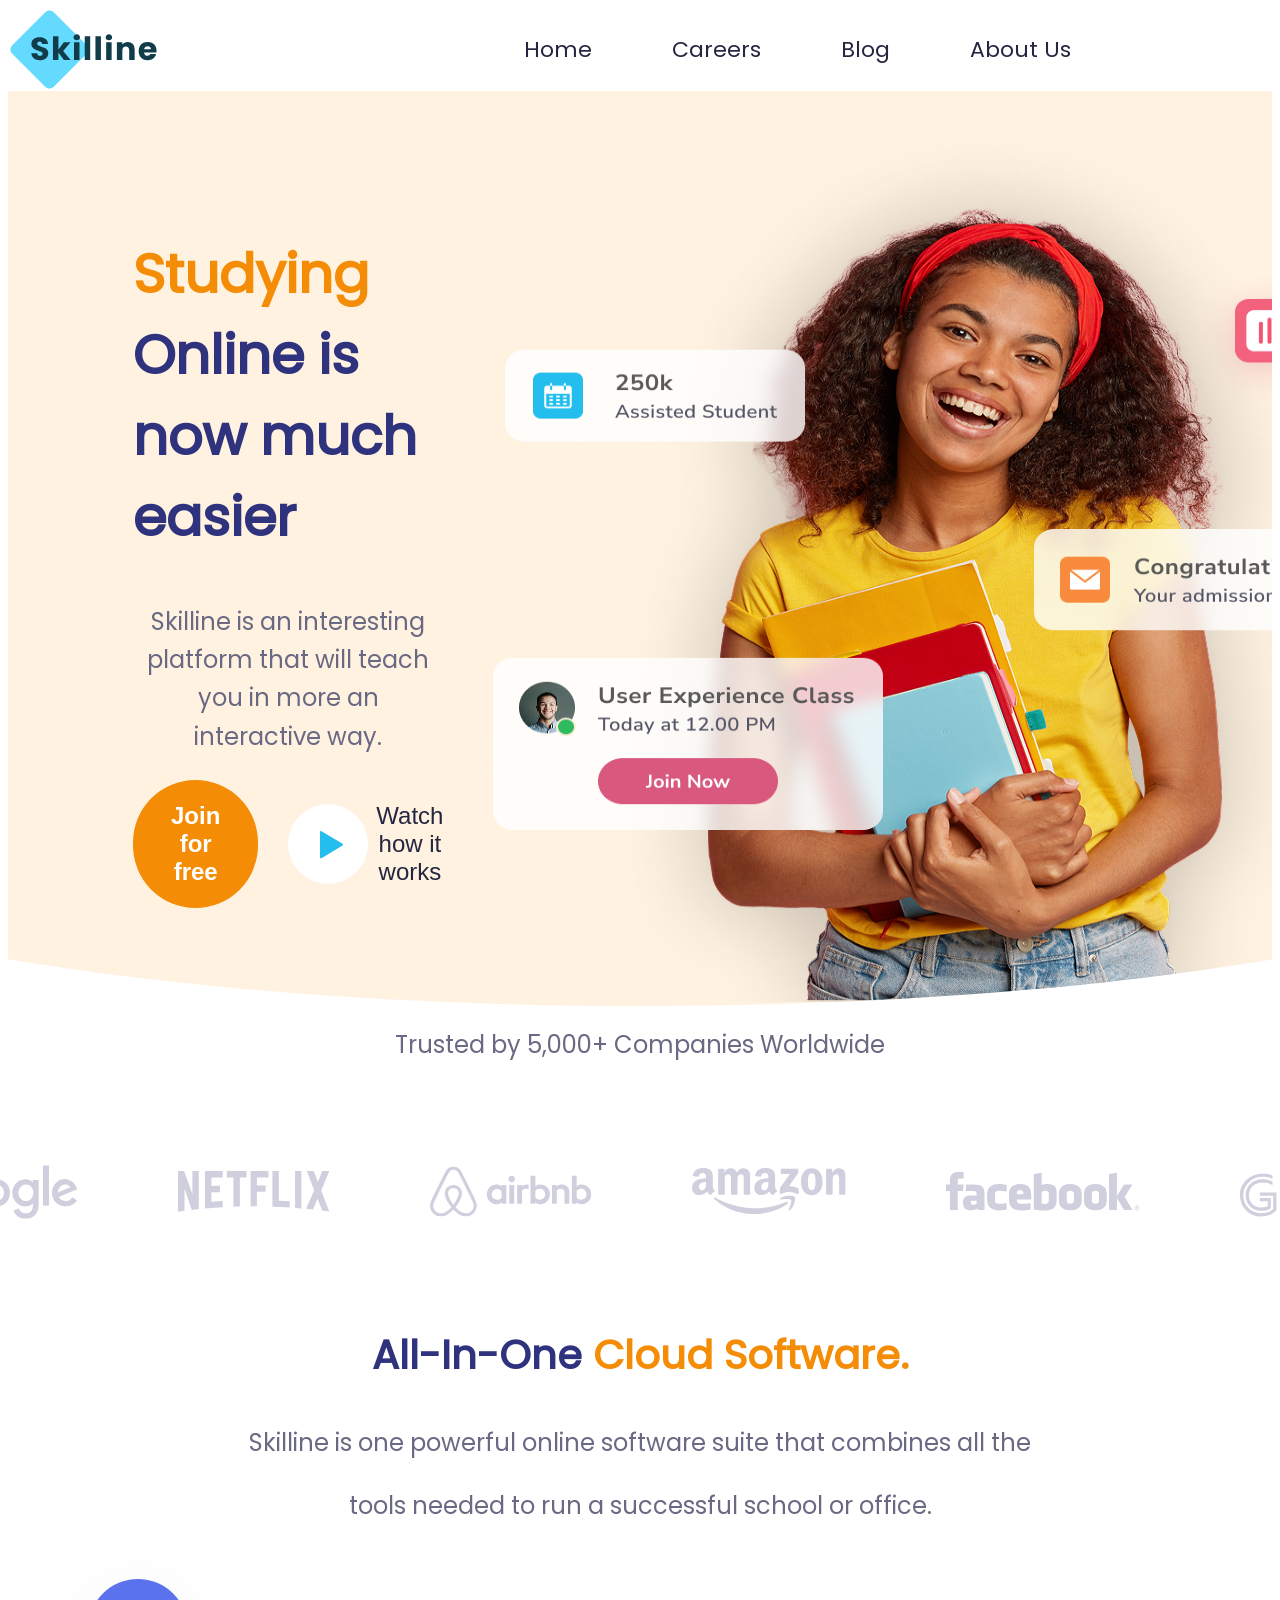
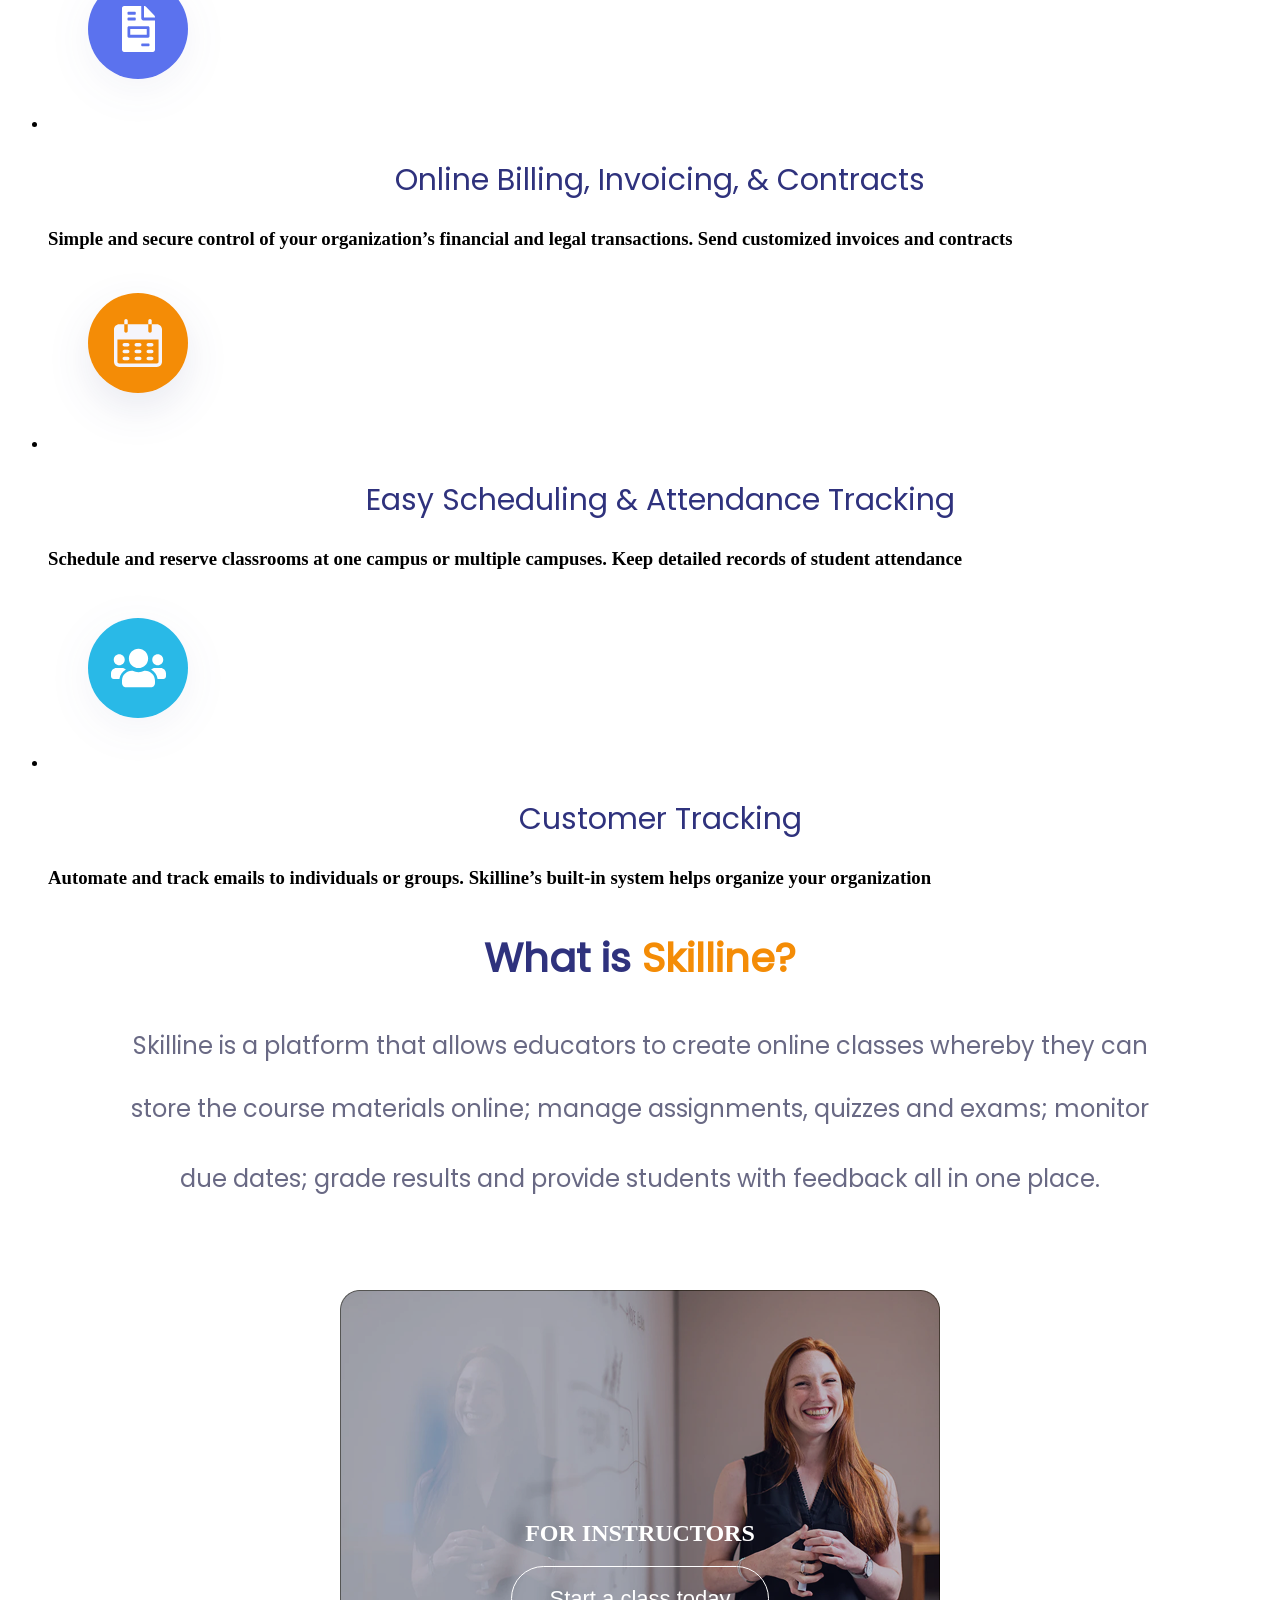
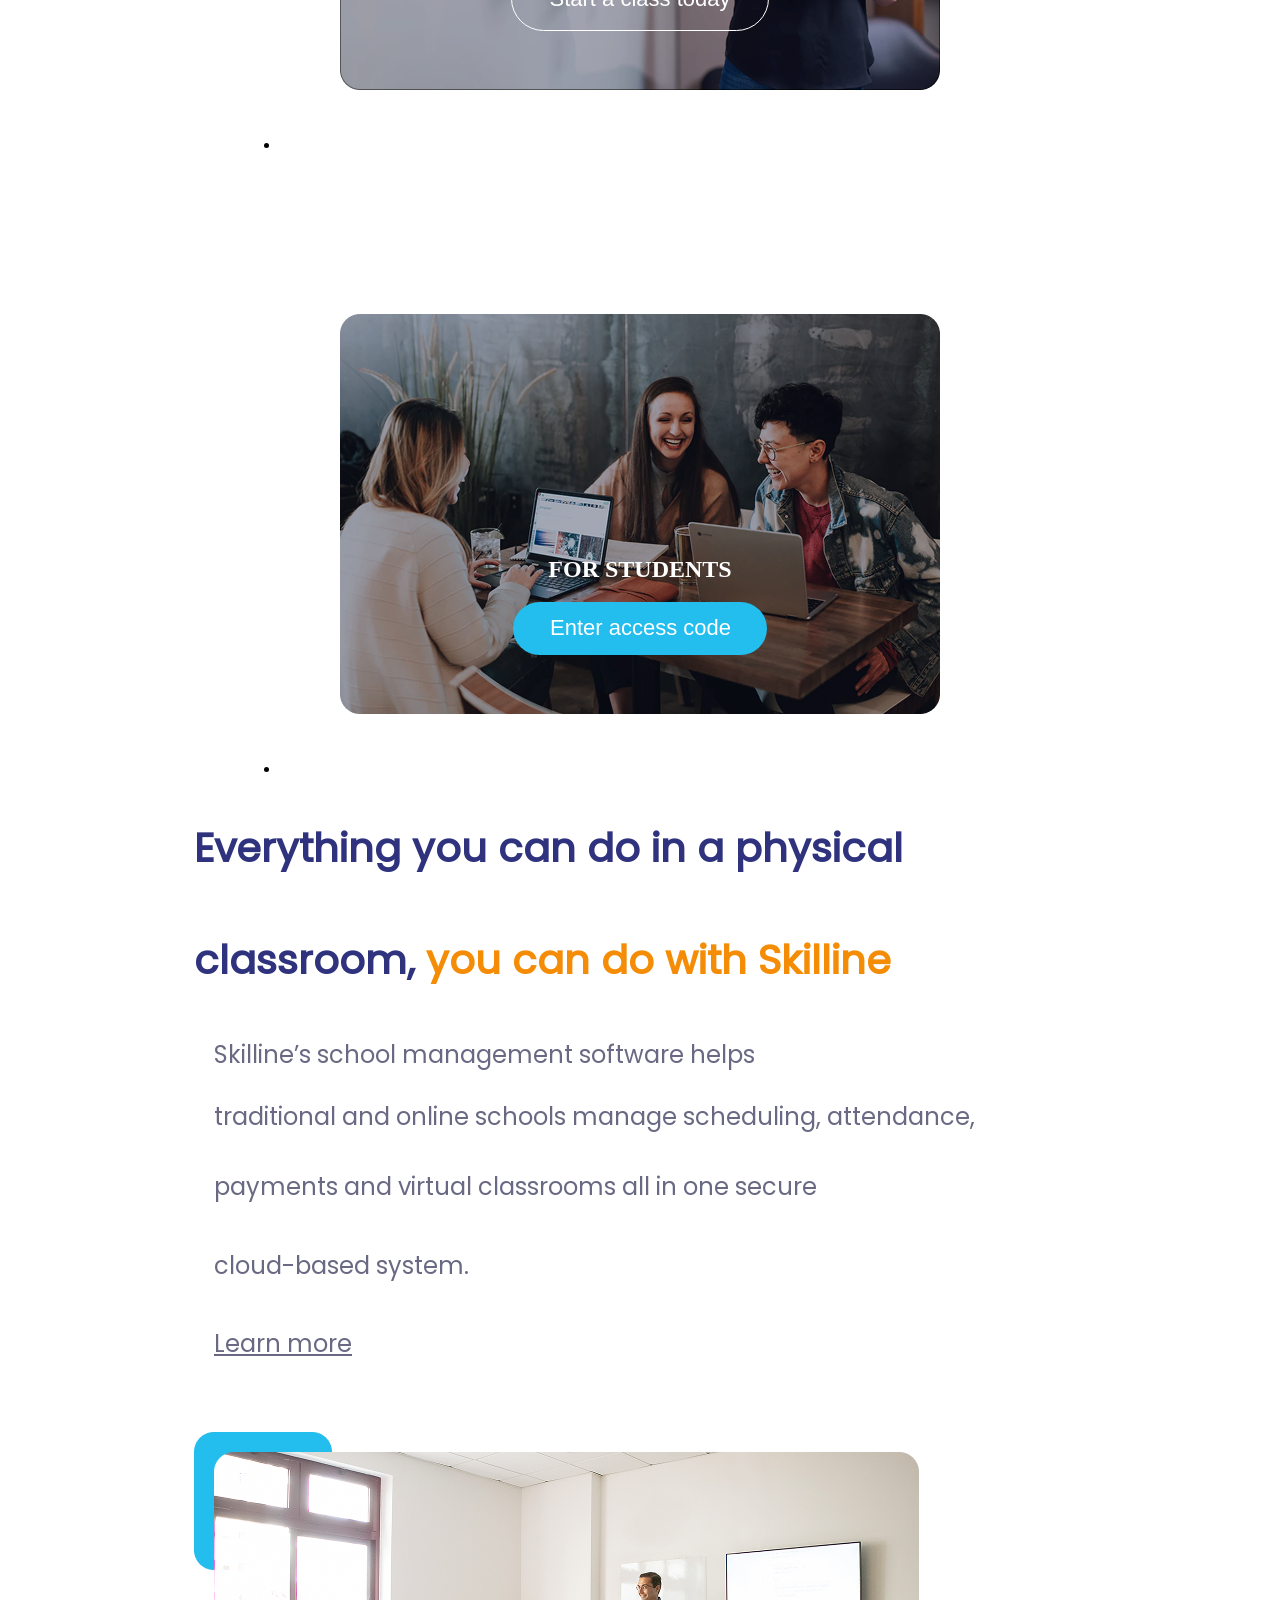
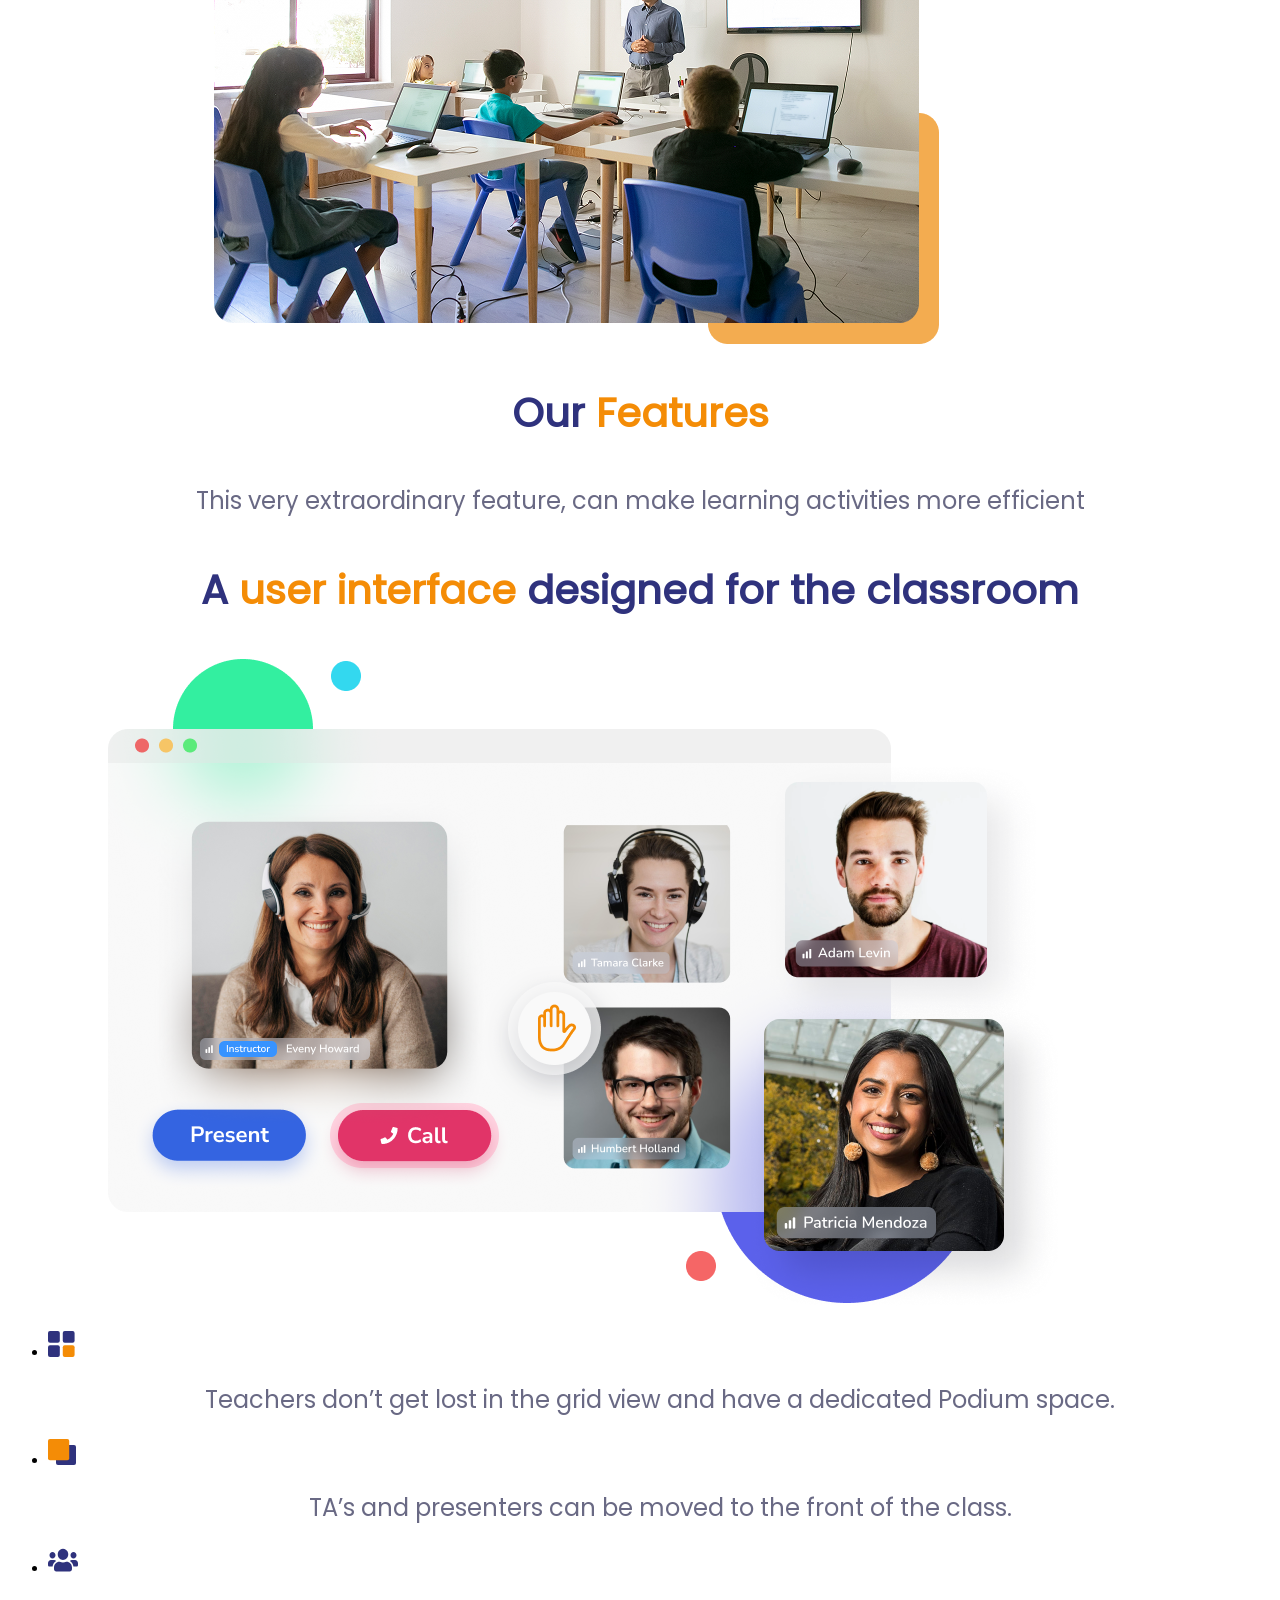
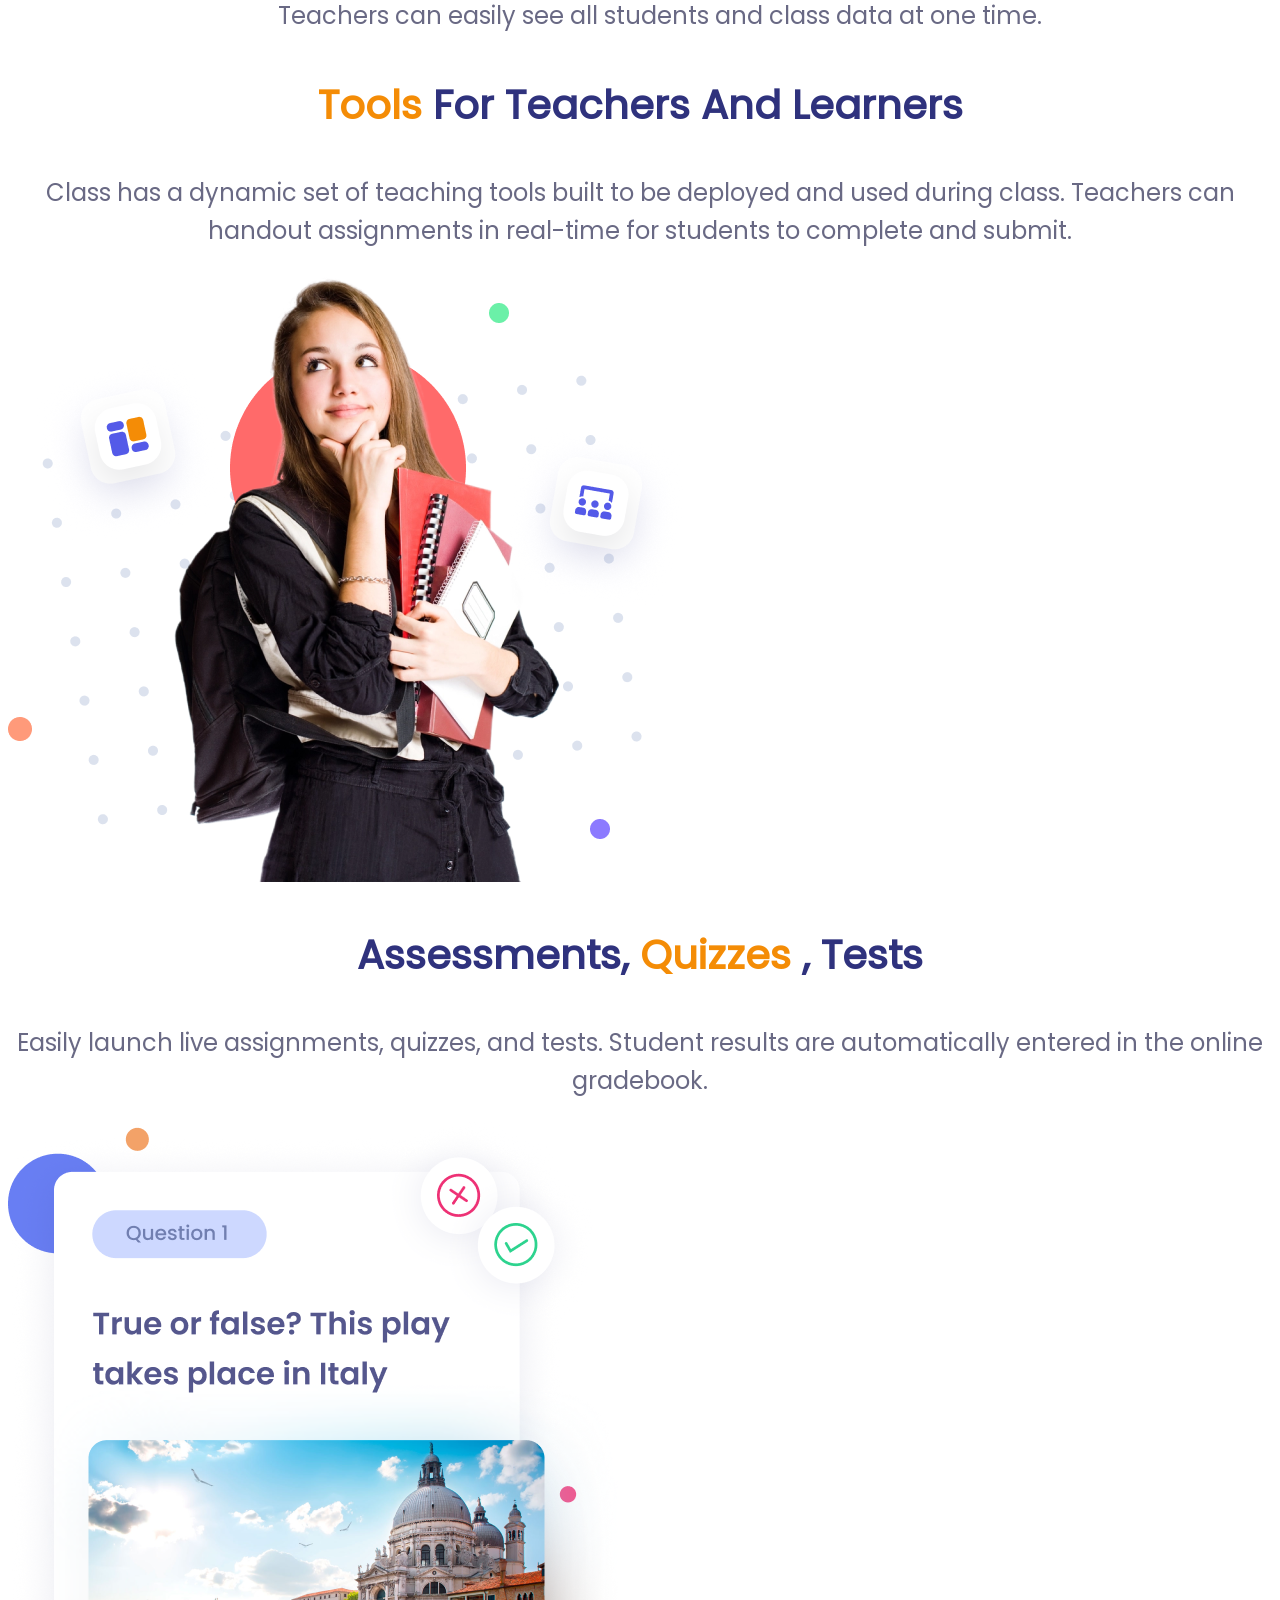
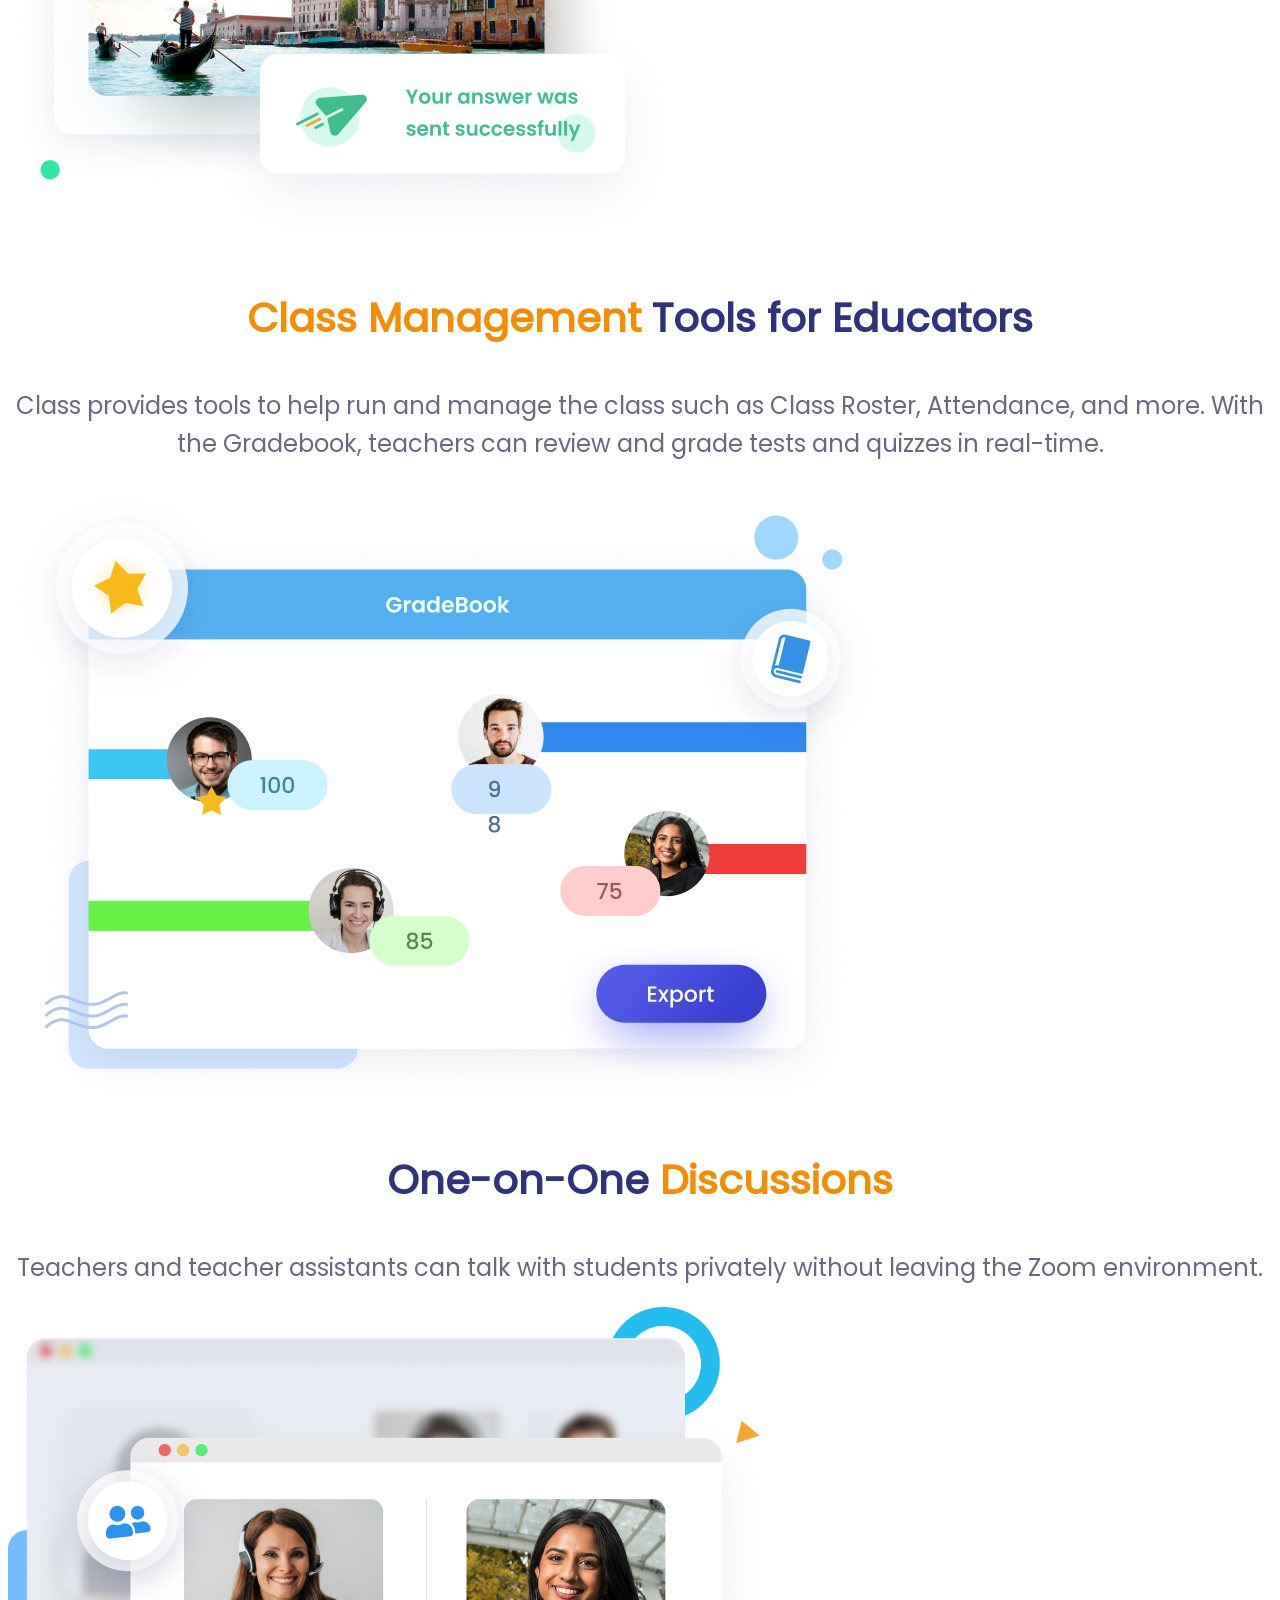
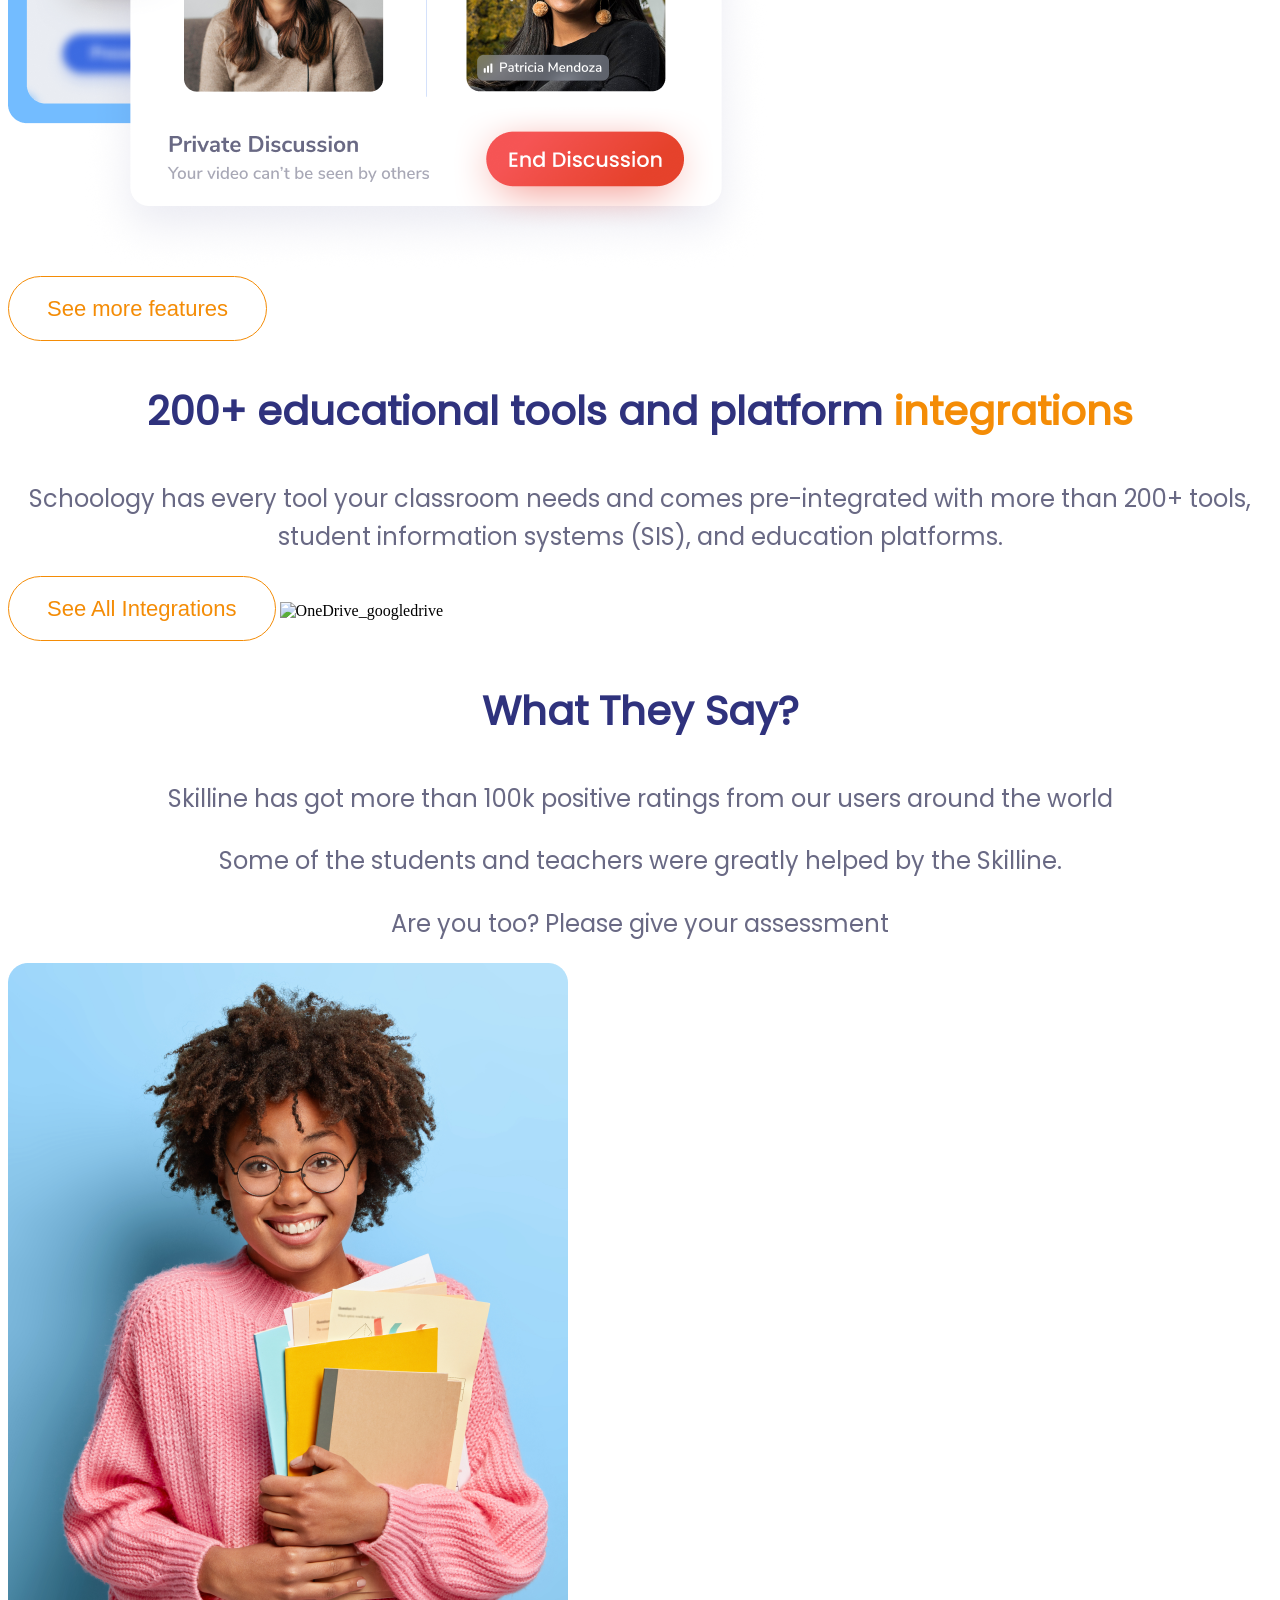
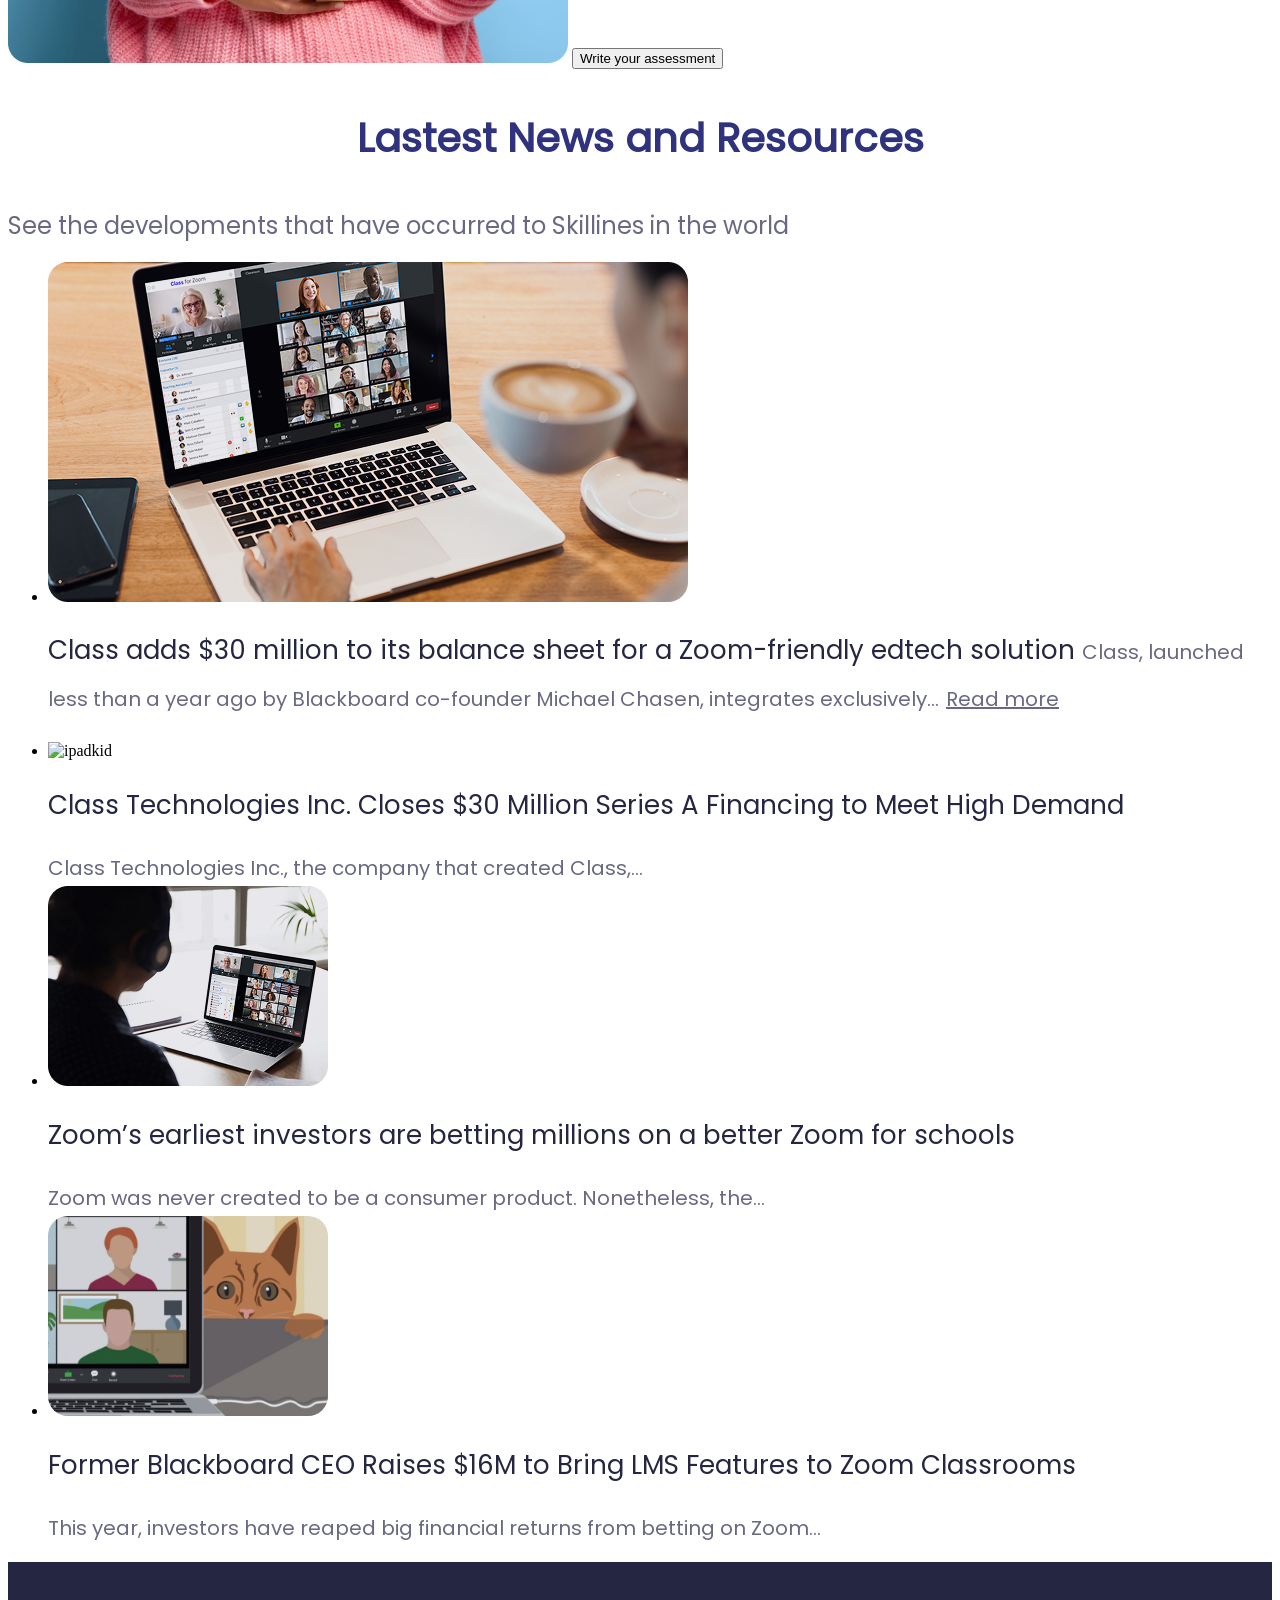
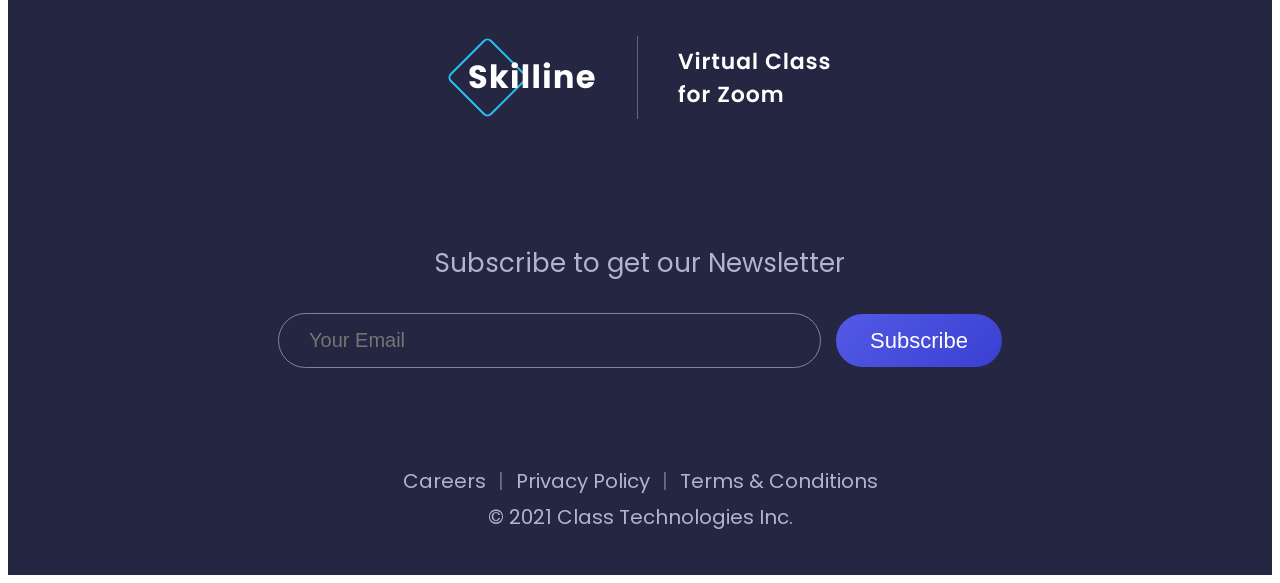
==== commit 7aa99ed8: "Update index.html" ====
--- a/project/index.html
+++ b/project/index.html
@@ -46,14 +46,14 @@
         </section>
         <section>
             <div>
-                <h1 class = "hiro-text text-center">Trusted by 5,000+ Companies Worldwide</h1>
+                <h1 class = "hiro-text">Trusted by 5,000+ Companies Worldwide</h1>
                 <div class="section-1">
-                    <img src="images/google.svg" alt="google">
-                    <img src="images/netflix.svg" alt="netflix">
-                    <img src="images/airbnb.svg" alt="airbnb">
-                    <img src="images/amazon.svg" alt="amazon">
-                    <img src="images/facebook.svg" alt="facebook">
-                    <img src="images/grab-logo.svg" alt="grab-logo">
+                    <img style="margin: 50px;" src="images/google.svg" alt="google">
+                    <img style="margin: 50px;" src="images/netflix.svg" alt="netflix">
+                    <img style="margin: 50px;" src="images/airbnb.svg" alt="airbnb">
+                    <img style="margin: 50px;" src="images/amazon.svg" alt="amazon">
+                    <img style="margin: 50px;" src="images/facebook.svg" alt="facebook">
+                    <img style="margin: 50px;" src="images/grab-logo.svg" alt="grab-logo">
                 </div>
             </div>
         </section>
@@ -63,7 +63,8 @@
                     <span class = "main-text_b">All-In-One</span>
                     <span class="main-text_o">Cloud Software.</span>
                 </h1>
-                <h2 class = "hiro-text">Skilline is one powerful online software suite that combines all the tools needed to run a successful school or office.</h2>
+                <h2 class = "hiro-text">Skilline is one powerful online software suite that combines  all the </h2>
+                <h3 class="hiro-text">tools needed to run a successful school or office.</h3>
             </div>
             <ul>
                 <li>
@@ -85,25 +86,27 @@
         </section>
         <section>
             <div>
-                <h1 class="tittle-text">
+                <h1 class="tittle-text" style="text-align: center;">
                     <span class="main-text_b">What is </span>
                     <span class=" main-text_o">Skilline?</span>
                 </h1>
-                <h2 class="hiro-text">Skilline is a platform that allows educators to create online classes whereby they can store the course materials online; manage assignments, quizzes and exams; monitor due dates; grade results and provide students with feedback all in one place.</h2>
+                <h2 class="hiro-text" style="text-align: center;">Skilline is a platform that allows educators to create online classes whereby they can</h2>
+                <h3 class="hiro-text" style="text-align: center;"> store the course materials online; manage assignments, quizzes and exams; monitor </h3>
+                <h4 class="hiro-text" style="text-align: center;">due dates; grade results and provide students with feedback all in one place.</h4>
             </div>
             <ul class="skilline-cards">
                 <li class="skilline-card">
-                    <img src="images/for_instructors.png" alt="for_instructors">
+                    <img style="padding: 60px;" src="images/for_instructors.png" alt="for_instructors">
                     <div class="card-content">
-                        <h2>FOR INSTRUCTORS</h2>
+                        <h2 style="color: white; ">FOR INSTRUCTORS</h2>
                         <button class="button_ramka1">Start a class today</button>
                     </div>
                     
                 </li>
                 <li class="skilline-card">
-                    <img src="images/for_students.png" alt="for_students">
+                    <img style="padding: 60px;" src="images/for_students.png" alt="for_students">
                     <div class="card-content">
-                        <h2>FOR STUDENTS</h2>
+                        <h2 style="color: white;">FOR STUDENTS</h2>
                         <button class="button_blue">Enter access code</button>
                     </div>
                 </li>
@@ -112,14 +115,17 @@
         <section class="classroom-section">
             <div class="classroom-content">
                 <div class="classroom-text">
-                    <h1 class="tittle-text">
-                        <span class="main-text_b">Everything you can do in a physical classroom, </span>
-                        <span class="main-text_o">you can do with Skilline</span>
+                    <h1 class="tittle-text" style="text-align: left;">
+                        <span class="main-text_b">Everything you can do in a physical <p> classroom, </span>
+                        <span class="main-text_o">you can do with Skilline</span></p>
                     </h1>
-                    <h2 class="hiro-text">Skilline’s school management software helps traditional and online schools manage scheduling, attendance, payments and virtual classrooms all in one secure cloud-based system.</h2>
-                    <a class="hiro-text" href="#">Learn more</a>
-                </div>
-                <img class="classroom-img" src="images/You Can Do With Skilline.png" alt="You can">
+                    <h2 class="hiro-text" style="text-align: left;padding-left:20px ;" >Skilline’s school management software helps</h2>
+                    <h3 class="hiro-text" style="text-align: left;padding-left:20px ;"> traditional and online schools manage scheduling, attendance,</h3>
+                    <h4 class="hiro-text" style="text-align: left;padding-left:20px ;"> payments and virtual classrooms all in one secure </h4>
+                    <h5 class="hiro-text" style="text-align: left;padding-left:20px ;"> cloud-based system.</h5>
+                    <a class="hiro-text" href="#" style="padding-left:20px ;">Learn more</a>
+                </div>
+                <img class="classroom-img" style="padding-right: 500px;" src="images/You Can Do With Skilline.png" alt="You can">
             </div>
         </section>
         <section>
@@ -137,7 +143,7 @@
                     <span class="main-text_b">designed for the classroom</span>
                 </h1>
             </div>
-            <img src="images/call_people.png" alt="call_people">
+            <img style="padding-left: 100px;" src="images/call_people.png" alt="call_people">
             <ul>
                 <li>
                     <img src="images/square.svg" alt="square">
--- a/project/styles/styles.css
+++ b/project/styles/styles.css
@@ -48,6 +48,7 @@
 }
 .main-text_b{
     color: #2F327D;
+    text-align: left;
 }
 .main-text_darkb{
     color: #252641;
@@ -67,12 +68,14 @@
     line-height: 160%;
     color: #696984;
     font-weight: 400;
+    text-align: center;
 }
 .tittle-text{
     font-family: "Poppins", Arial, sans-serif;
     font-size: 40px;
     line-height: 180%;
     font-weight: 700;
+    text-align: center;
 }
 .text-center{
     display: flex;
@@ -281,6 +284,7 @@
     list-style: none;
     gap: 80;
     justify-content: center;
+    margin: 50px;
 }
 .section-1_conteiner{
     margin: 0 auto;
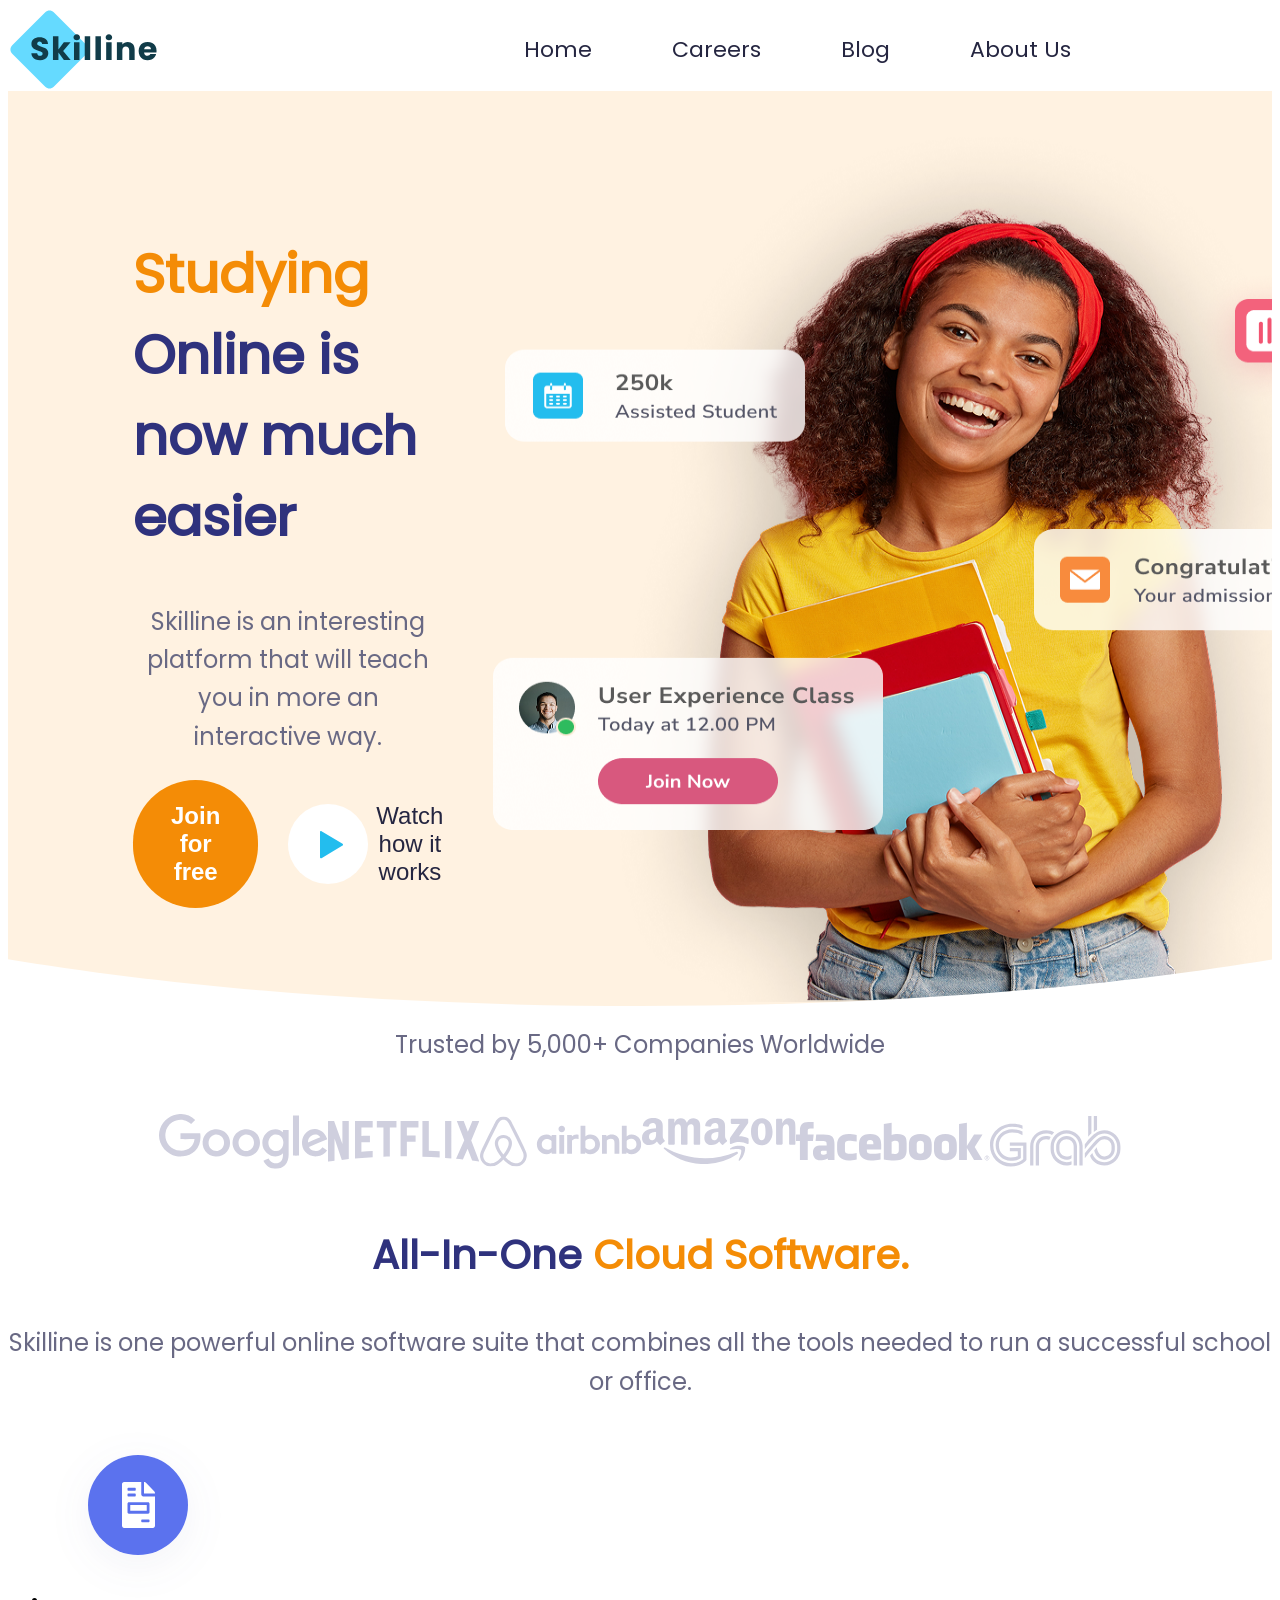
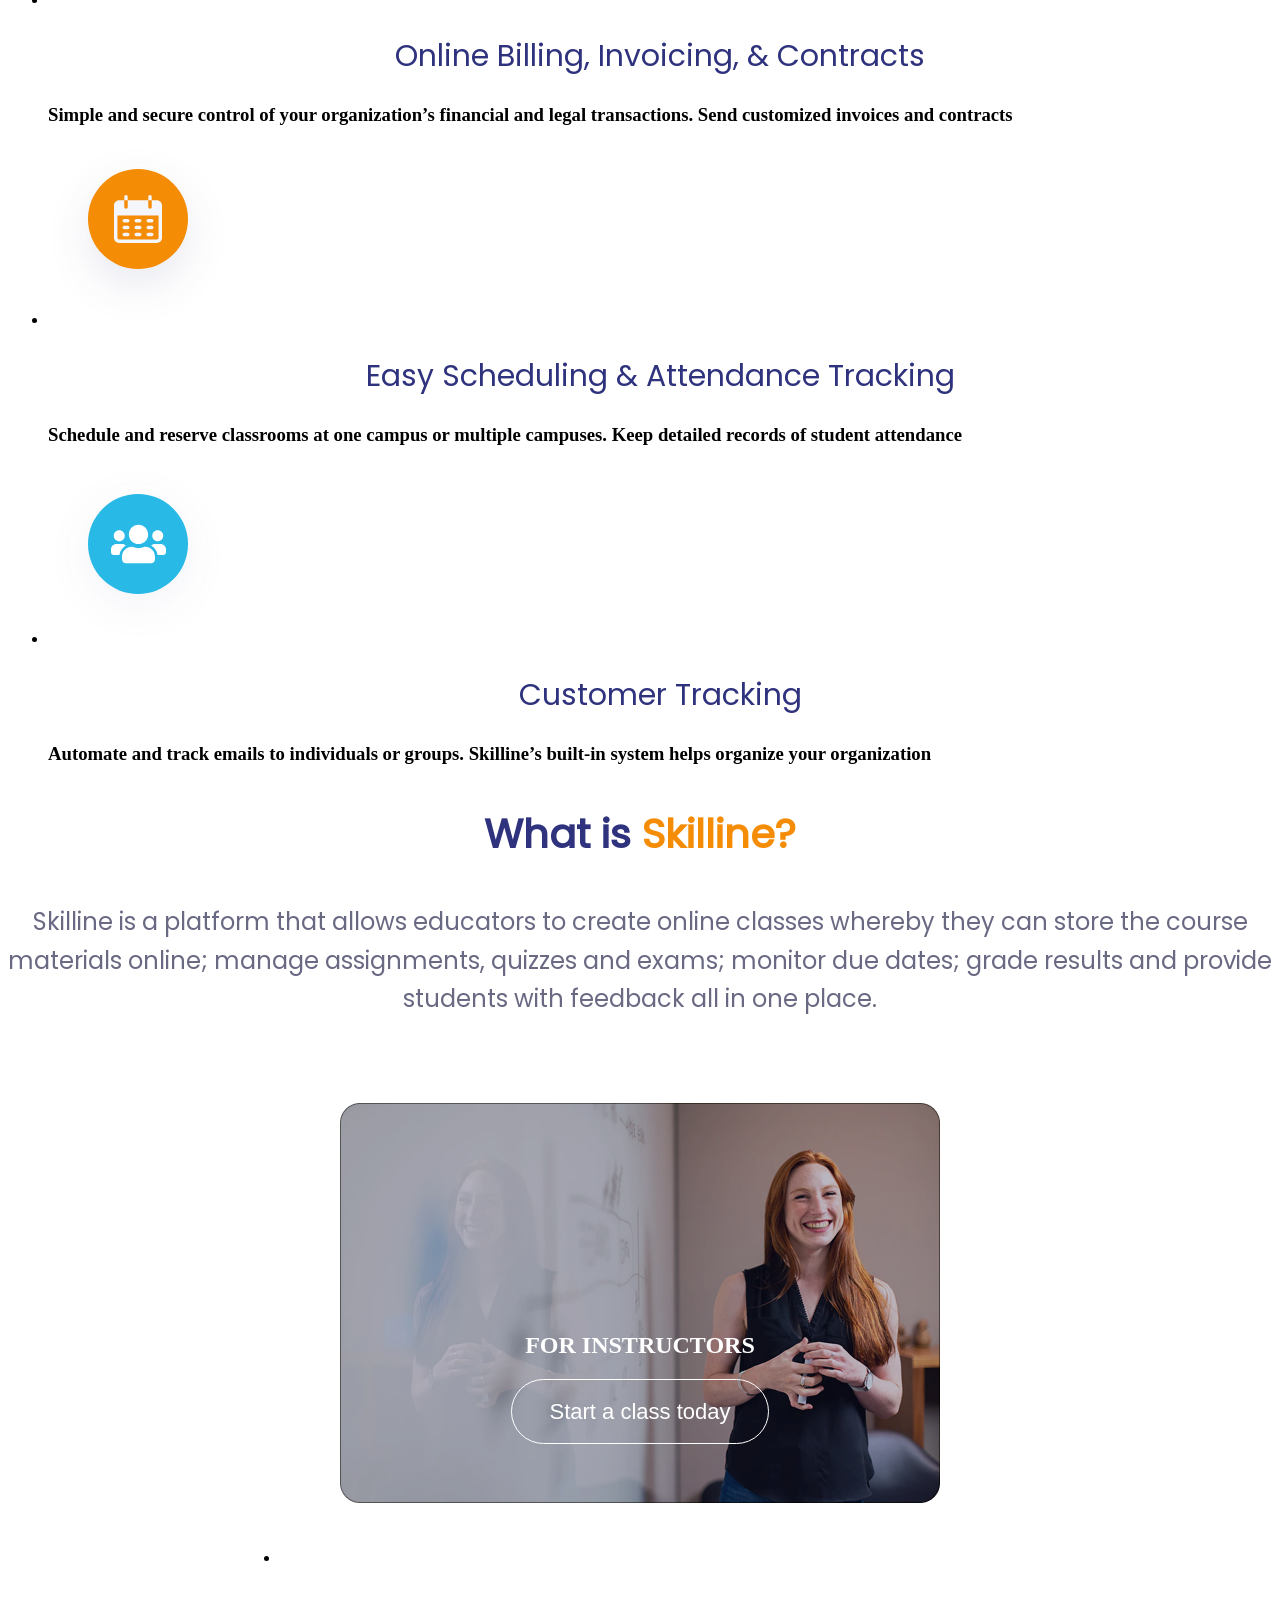
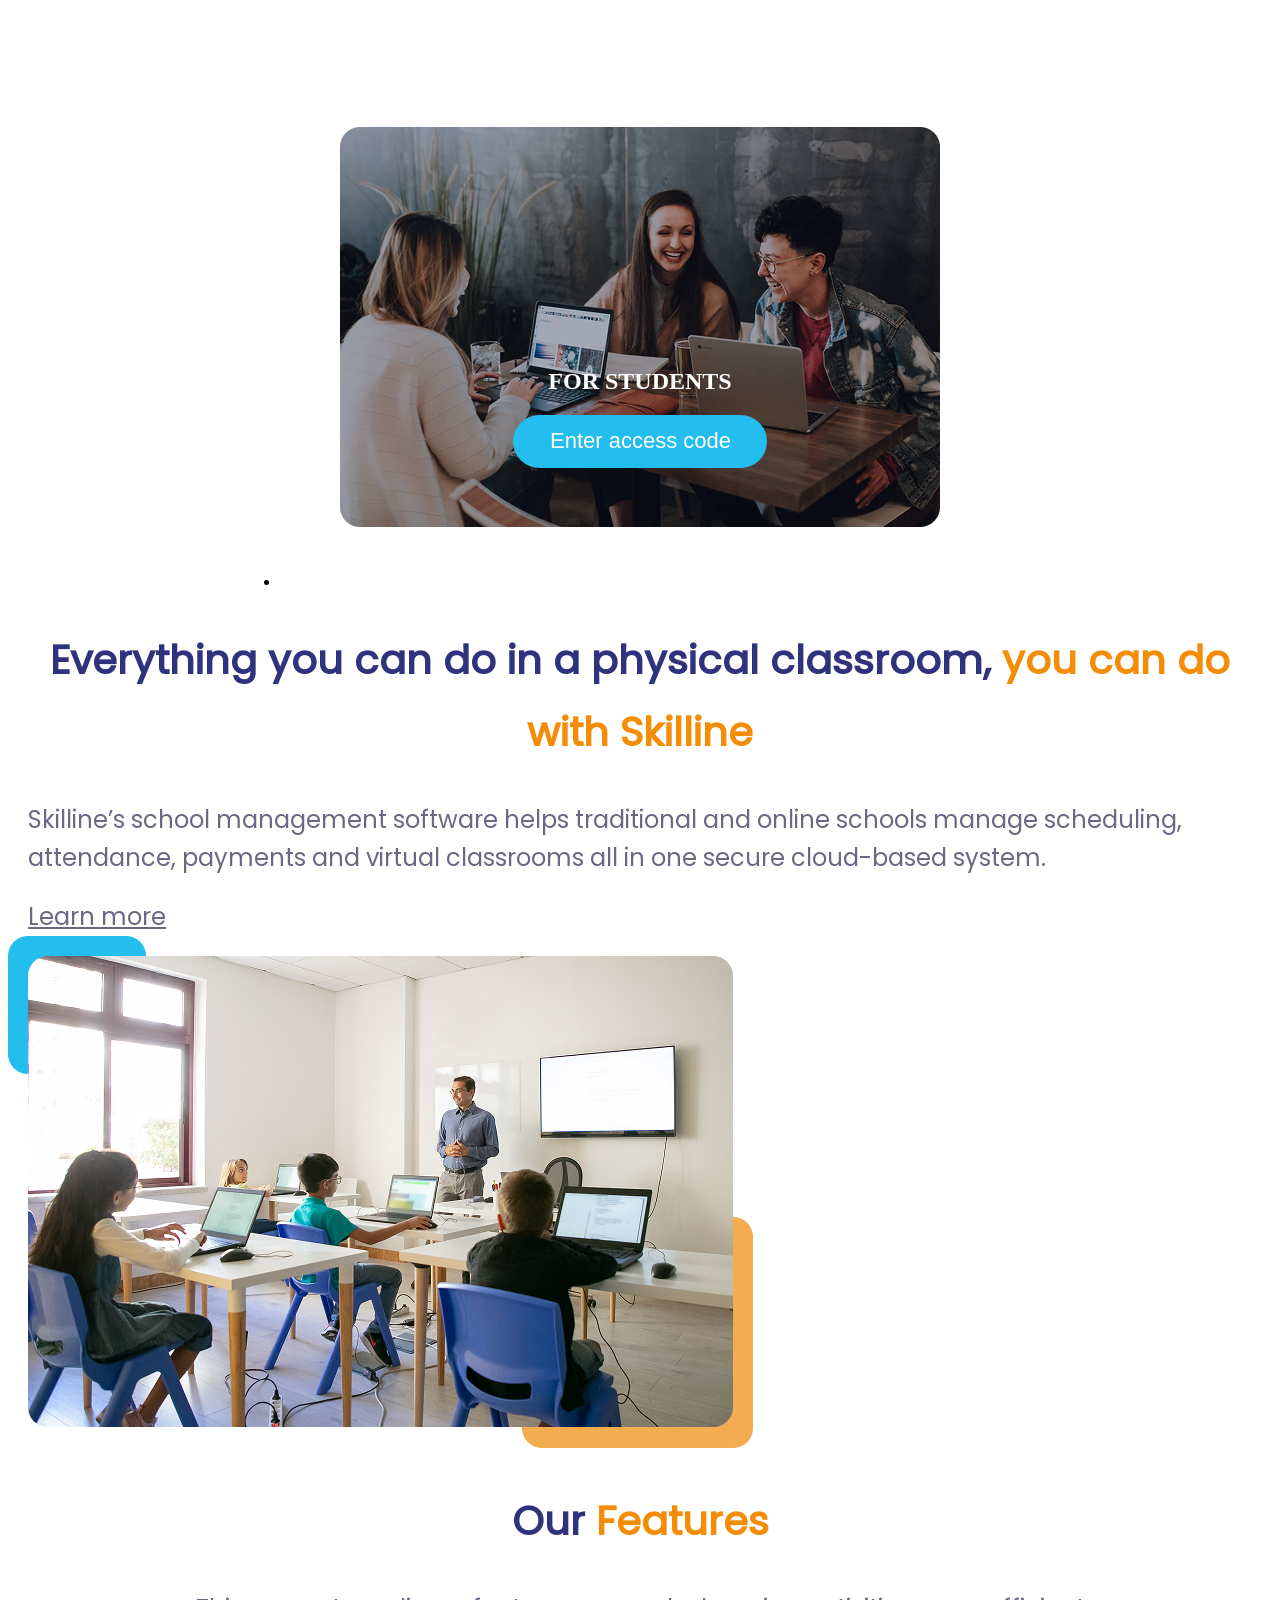
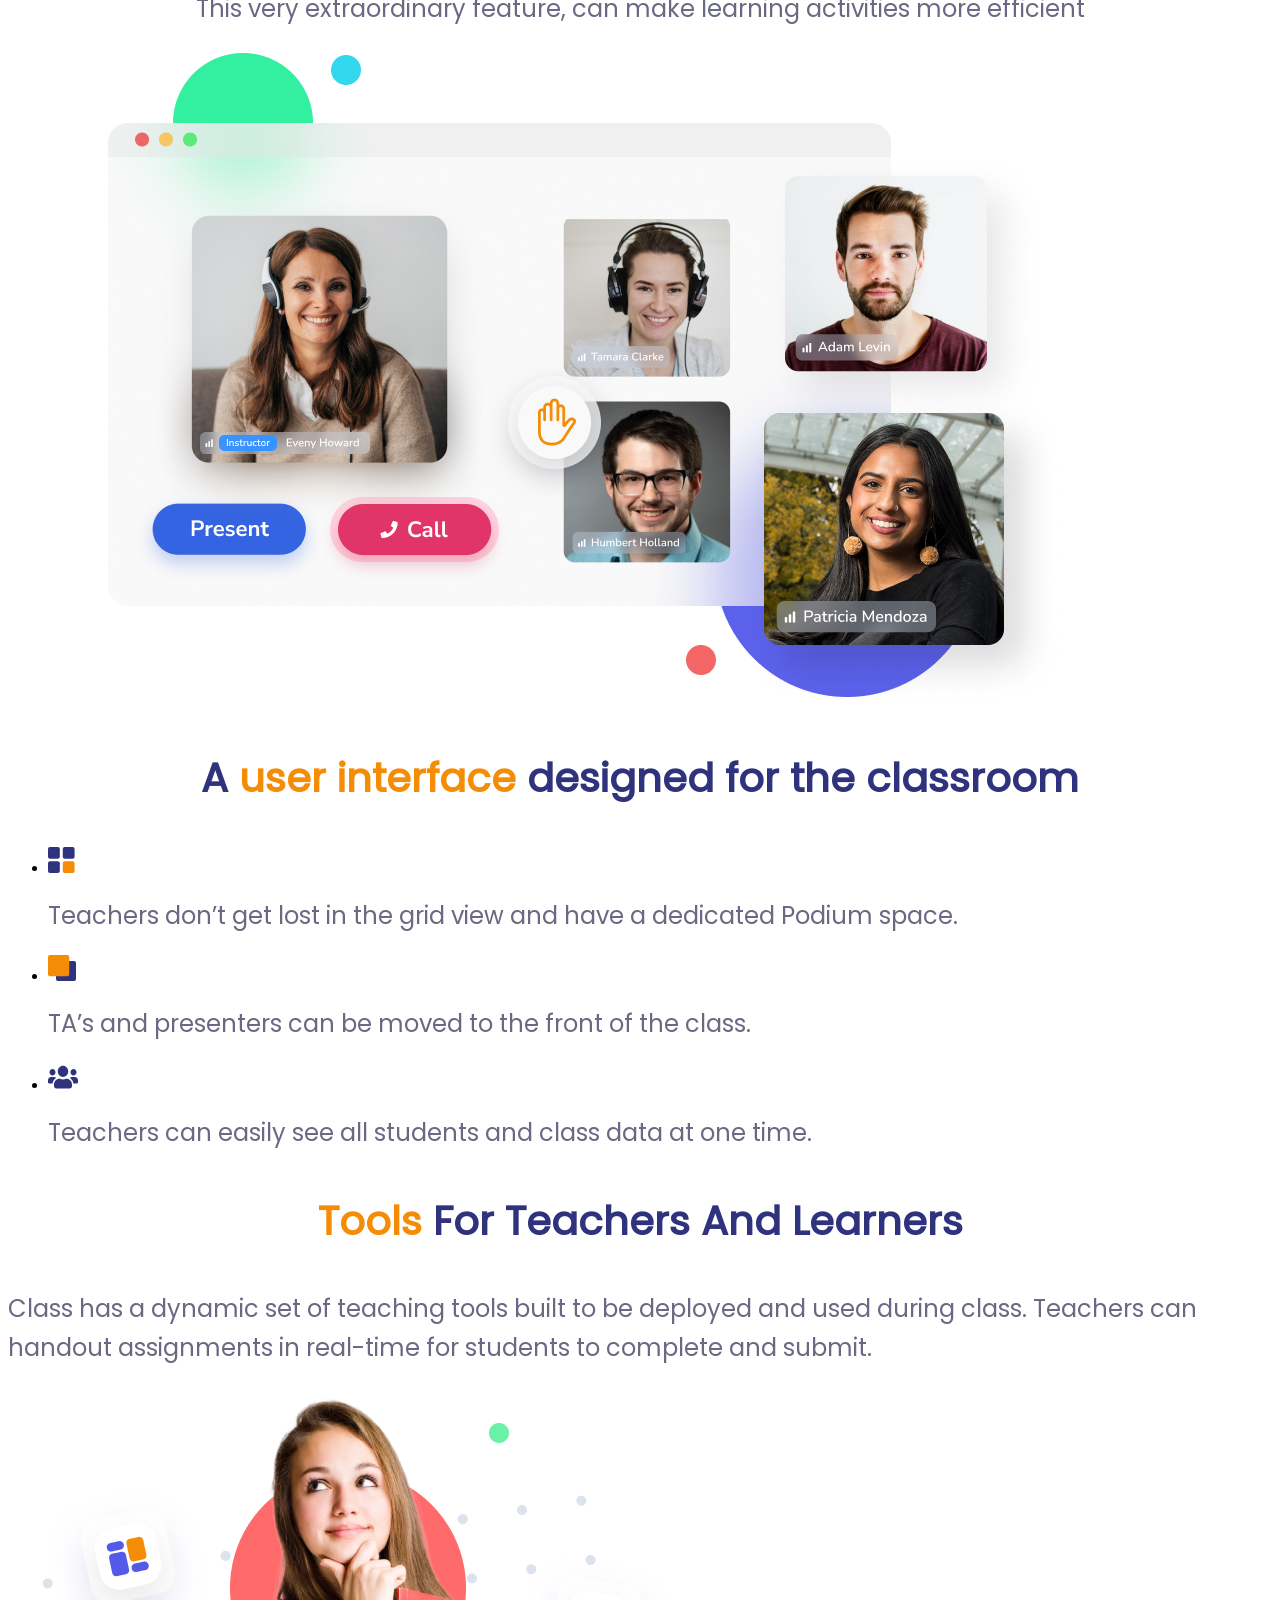
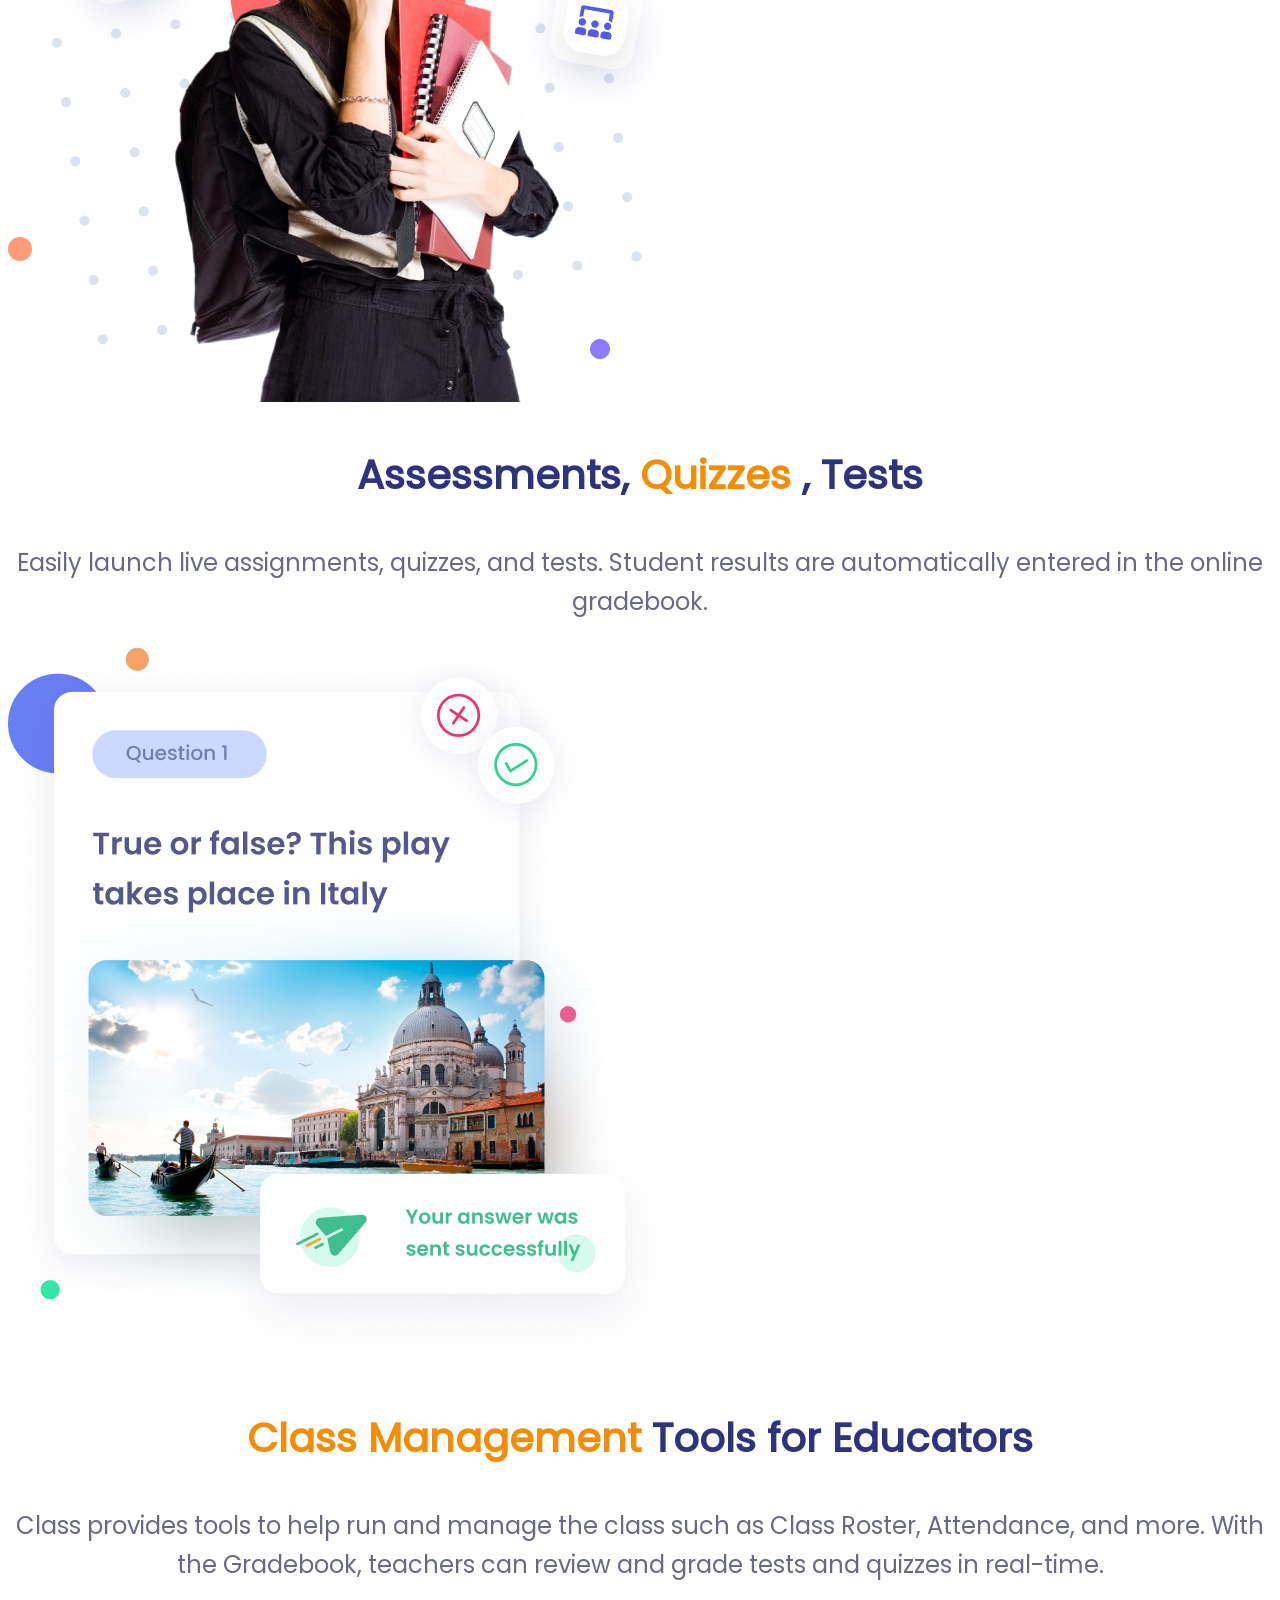
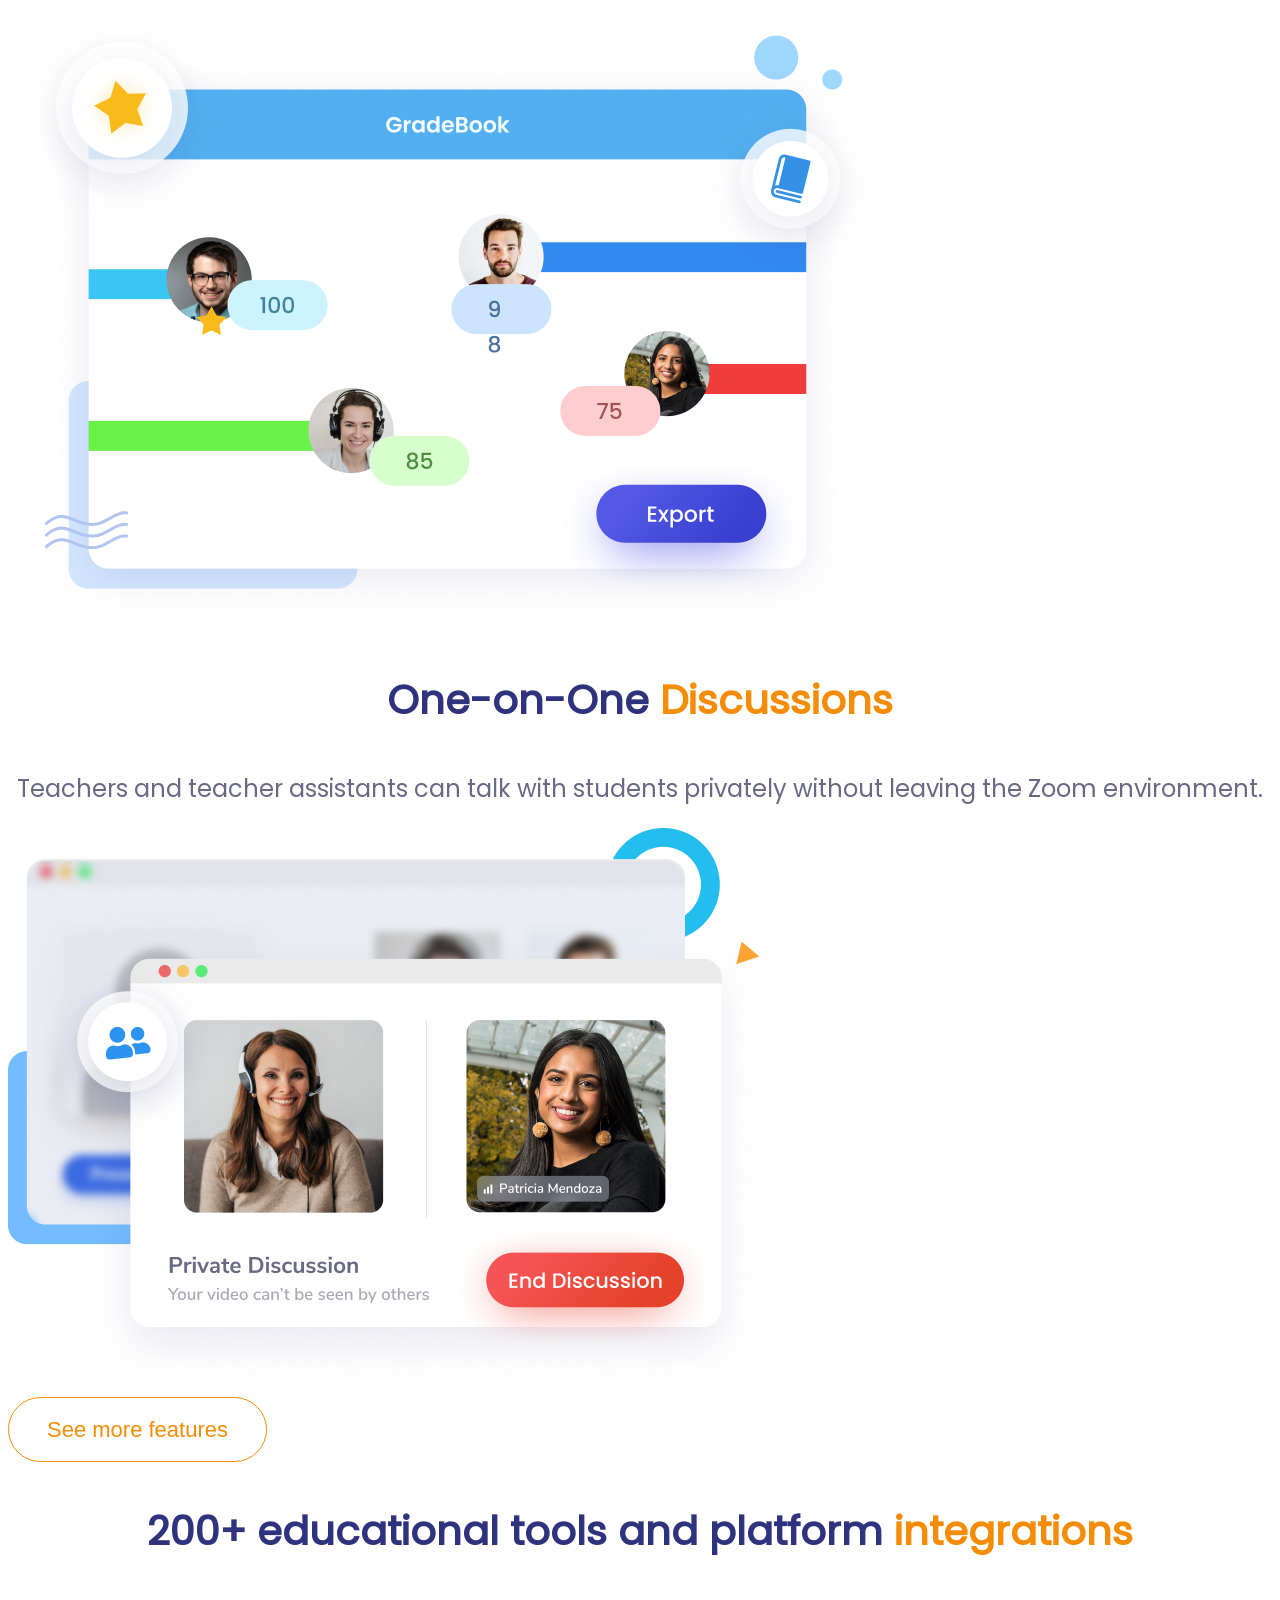
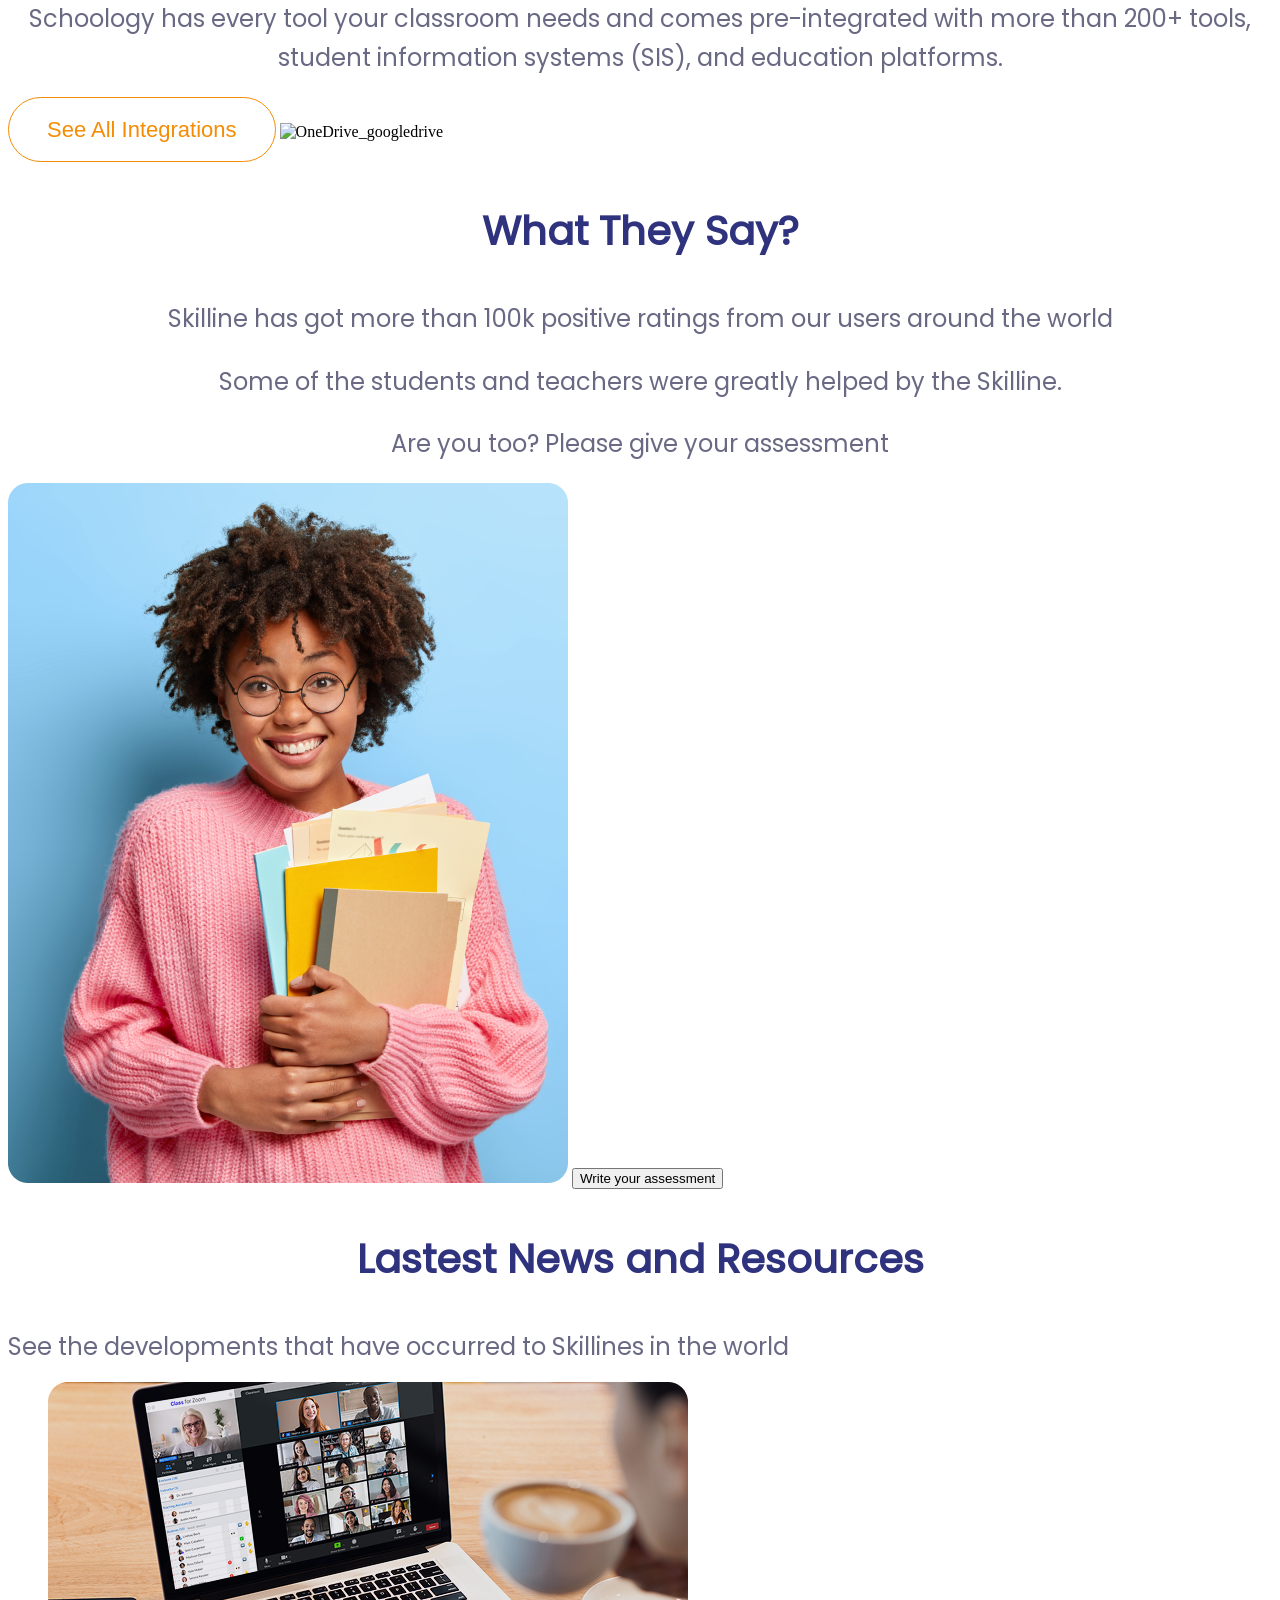
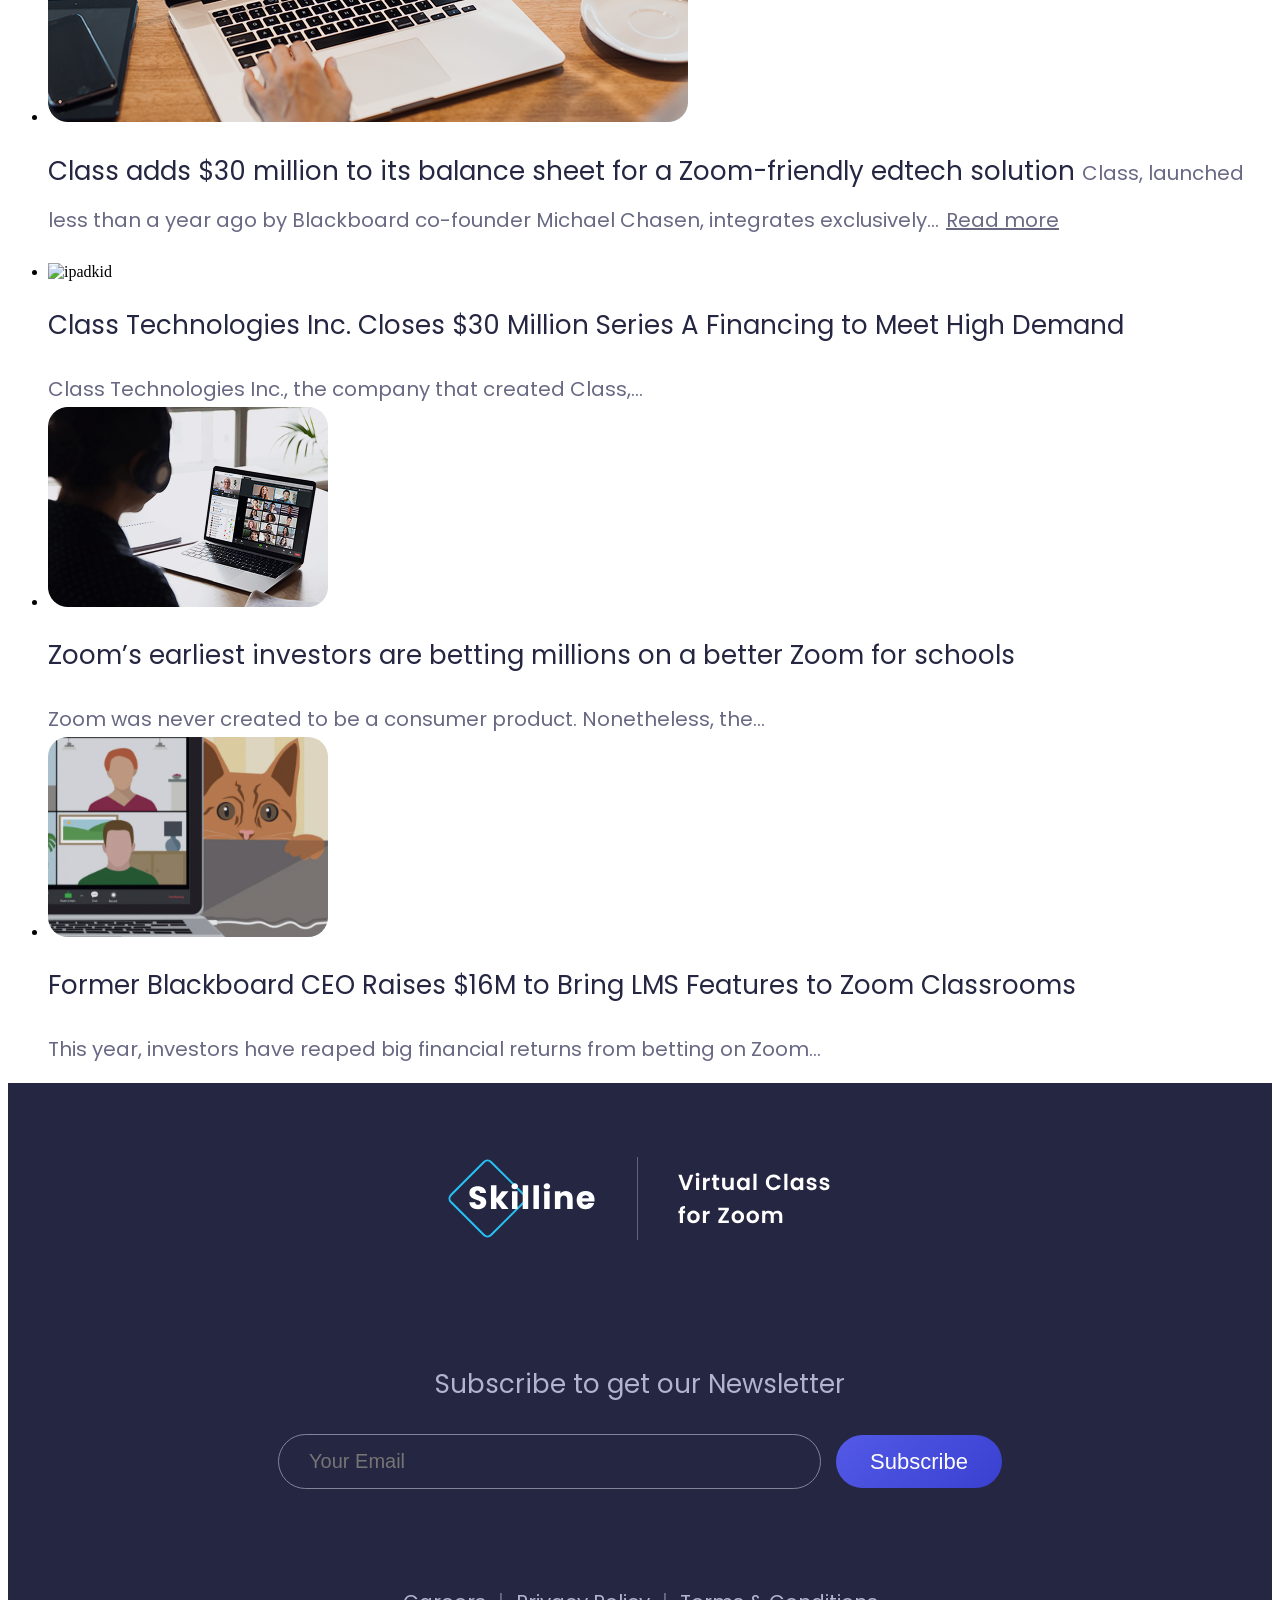
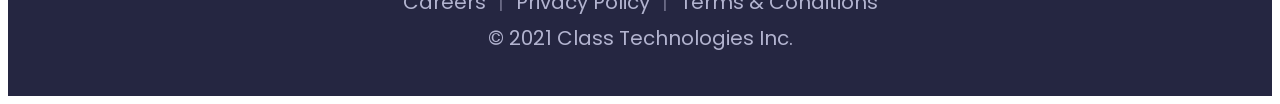
==== commit 843c5a9f: "Update index.html" ====
--- a/project/index.html
+++ b/project/index.html
@@ -48,23 +48,22 @@
             <div>
                 <h1 class = "hiro-text">Trusted by 5,000+ Companies Worldwide</h1>
                 <div class="section-1">
-                    <img style="margin: 50px;" src="images/google.svg" alt="google">
-                    <img style="margin: 50px;" src="images/netflix.svg" alt="netflix">
-                    <img style="margin: 50px;" src="images/airbnb.svg" alt="airbnb">
-                    <img style="margin: 50px;" src="images/amazon.svg" alt="amazon">
-                    <img style="margin: 50px;" src="images/facebook.svg" alt="facebook">
-                    <img style="margin: 50px;" src="images/grab-logo.svg" alt="grab-logo">
-                </div>
-            </div>
-        </section>
-        <section>
-            <div>
-                <h1 class="tittle-text">
+                    <img  src="images/google.svg" alt="google">
+                    <img src="images/netflix.svg" alt="netflix">
+                    <img src="images/airbnb.svg" alt="airbnb">
+                    <img src="images/amazon.svg" alt="amazon">
+                    <img src="images/facebook.svg" alt="facebook">
+                    <img src="images/grab-logo.svg" alt="grab-logo">
+                </div>
+            </div>
+        </section>
+        <section>
+            <div>
+                <h2 class="tittle-text">
                     <span class = "main-text_b">All-In-One</span>
                     <span class="main-text_o">Cloud Software.</span>
-                </h1>
-                <h2 class = "hiro-text">Skilline is one powerful online software suite that combines  all the </h2>
-                <h3 class="hiro-text">tools needed to run a successful school or office.</h3>
+                </h2>
+                <p class = "hiro-text" style="text-align: center;">Skilline is one powerful online software suite that combines  all the tools needed to run a successful school or office.</p>
             </div>
             <ul>
                 <li>
@@ -89,10 +88,8 @@
                 <h1 class="tittle-text" style="text-align: center;">
                     <span class="main-text_b">What is </span>
                     <span class=" main-text_o">Skilline?</span>
-                </h1>
-                <h2 class="hiro-text" style="text-align: center;">Skilline is a platform that allows educators to create online classes whereby they can</h2>
-                <h3 class="hiro-text" style="text-align: center;"> store the course materials online; manage assignments, quizzes and exams; monitor </h3>
-                <h4 class="hiro-text" style="text-align: center;">due dates; grade results and provide students with feedback all in one place.</h4>
+                </h1 >
+                <p class="hiro-text">Skilline is a platform that allows educators to create online classes whereby they can store the course materials online; manage assignments, quizzes and exams; monitor due dates; grade results and provide students with feedback all in one place.</p>
             </div>
             <ul class="skilline-cards">
                 <li class="skilline-card">
@@ -112,52 +109,54 @@
                 </li>
             </ul>
         </section>
-        <section class="classroom-section">
-            <div class="classroom-content">
+        <section class="classroom-conteiner">
                 <div class="classroom-text">
-                    <h1 class="tittle-text" style="text-align: left;">
-                        <span class="main-text_b">Everything you can do in a physical <p> classroom, </span>
-                        <span class="main-text_o">you can do with Skilline</span></p>
+                    <h1 class="tittle-text">
+                        <span class="main-text_b">Everything you can do in a physical classroom, </span>
+                        <span class="main-text_o">you can do with Skilline</span>
                     </h1>
-                    <h2 class="hiro-text" style="text-align: left;padding-left:20px ;" >Skilline’s school management software helps</h2>
-                    <h3 class="hiro-text" style="text-align: left;padding-left:20px ;"> traditional and online schools manage scheduling, attendance,</h3>
-                    <h4 class="hiro-text" style="text-align: left;padding-left:20px ;"> payments and virtual classrooms all in one secure </h4>
-                    <h5 class="hiro-text" style="text-align: left;padding-left:20px ;"> cloud-based system.</h5>
+                    <h2 class="hiro-text" style="text-align: left;padding-left:20px ;" >Skilline’s school management software helps traditional and online schools manage scheduling, attendance, payments and virtual classrooms all in one secure cloud-based system.</h2>
+                    
                     <a class="hiro-text" href="#" style="padding-left:20px ;">Learn more</a>
                 </div>
+                
                 <img class="classroom-img" style="padding-right: 500px;" src="images/You Can Do With Skilline.png" alt="You can">
-            </div>
+
         </section>
         <section>
             <h1 class="tittle-text">
                 <span class="main-text_b">Our </span>
                 <span class="main-text_o">Features</span>
             </h1>
-            <h2 class="hiro-text">This very extraordinary feature, can make learning activities more efficient</h2>
-        </section>
-        <section>
+            <p class="hiro-text">This very extraordinary feature, can make learning activities more efficient</p>
+        </section>
+        <section class="features-conteiner">
+
+            <img style="padding-left: 100px;" src="images/call_people.png" alt="call_people">
+            
             <div>
                 <h1 class="tittle-text">
                     <span class="main-text_b">A </span>
                     <span class="main-text_o">user interface </span>
                     <span class="main-text_b">designed for the classroom</span>
                 </h1>
-            </div>
-            <img style="padding-left: 100px;" src="images/call_people.png" alt="call_people">
-            <ul>
-                <li>
-                    <img src="images/square.svg" alt="square">
-                    <h2 class="hiro-text">Teachers don’t get lost in the grid view and have a dedicated Podium space.</h2>
-                </li>
-                <li>
-                    <img src="images/2square.svg" alt="square">
-                    <h2 class="hiro-text">TA’s and presenters can be moved to the front of the class.</h2>
-                </li>
-                <li>
-                    <img src="images/users.svg" alt="users">
-                    <h2 class="hiro-text">Teachers can easily see all students and class data at one time.</h2>
-                </li>
-            </ul>
+            
+                <ul>
+                    <li>
+                        <img src="images/square.svg" alt="square" style="margin-right: 42px;">
+                        <h2 class="hiro-text" style="text-align: left;">Teachers don’t get lost in the grid view and have a dedicated Podium space.</h2>
+                    </li>
+                    <li>
+                        <img src="images/2square.svg" alt="square">
+                        <h2 class="hiro-text" style="text-align: left;">TA’s and presenters can be moved to the front of the class.</h2>
+                    </li>
+                    <li>
+                        <img src="images/users.svg" alt="users">
+                        <h2 class="hiro-text" style="text-align: left;">Teachers can easily see all students and class data at one time.</h2>
+                    </li>
+                </ul>
+            </div>
+           
         </section>
         <section>
             <div>
@@ -165,7 +164,7 @@
                     <span class="main-text_o">Tools </span>
                     <span class="main-text_b">For Teachers And Learners</span>
                 </h1>
-                <h2 class="hiro-text">Class has a dynamic set of teaching tools built to be deployed and used during class. Teachers can handout assignments in real-time for students to complete and submit.</h2>
+                <p class="hiro-text" style="text-align: left;">Class has a dynamic set of teaching tools built to be deployed and used during class. Teachers can handout assignments in real-time for students to complete and submit.</p>
             </div>
             <img src="images/girl_wh_book.png" alt="girl_wh_book">
         </section>
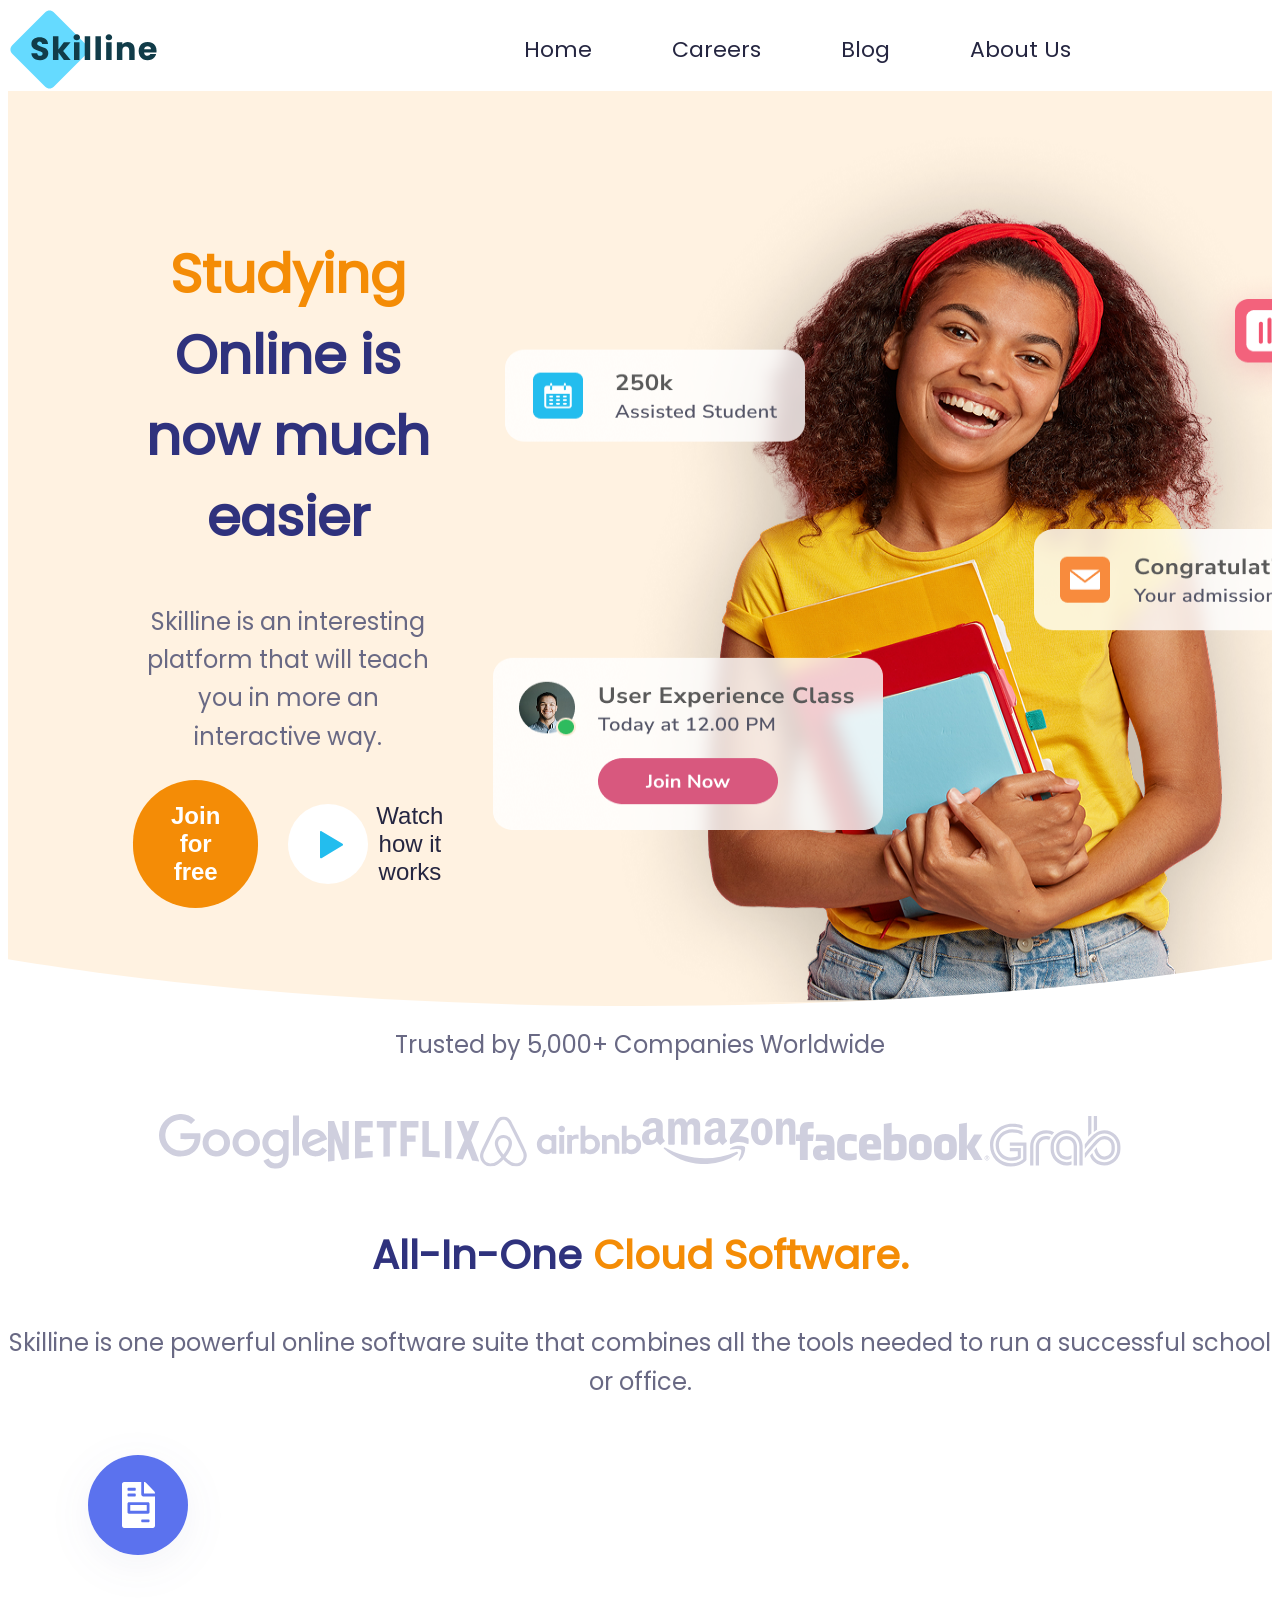
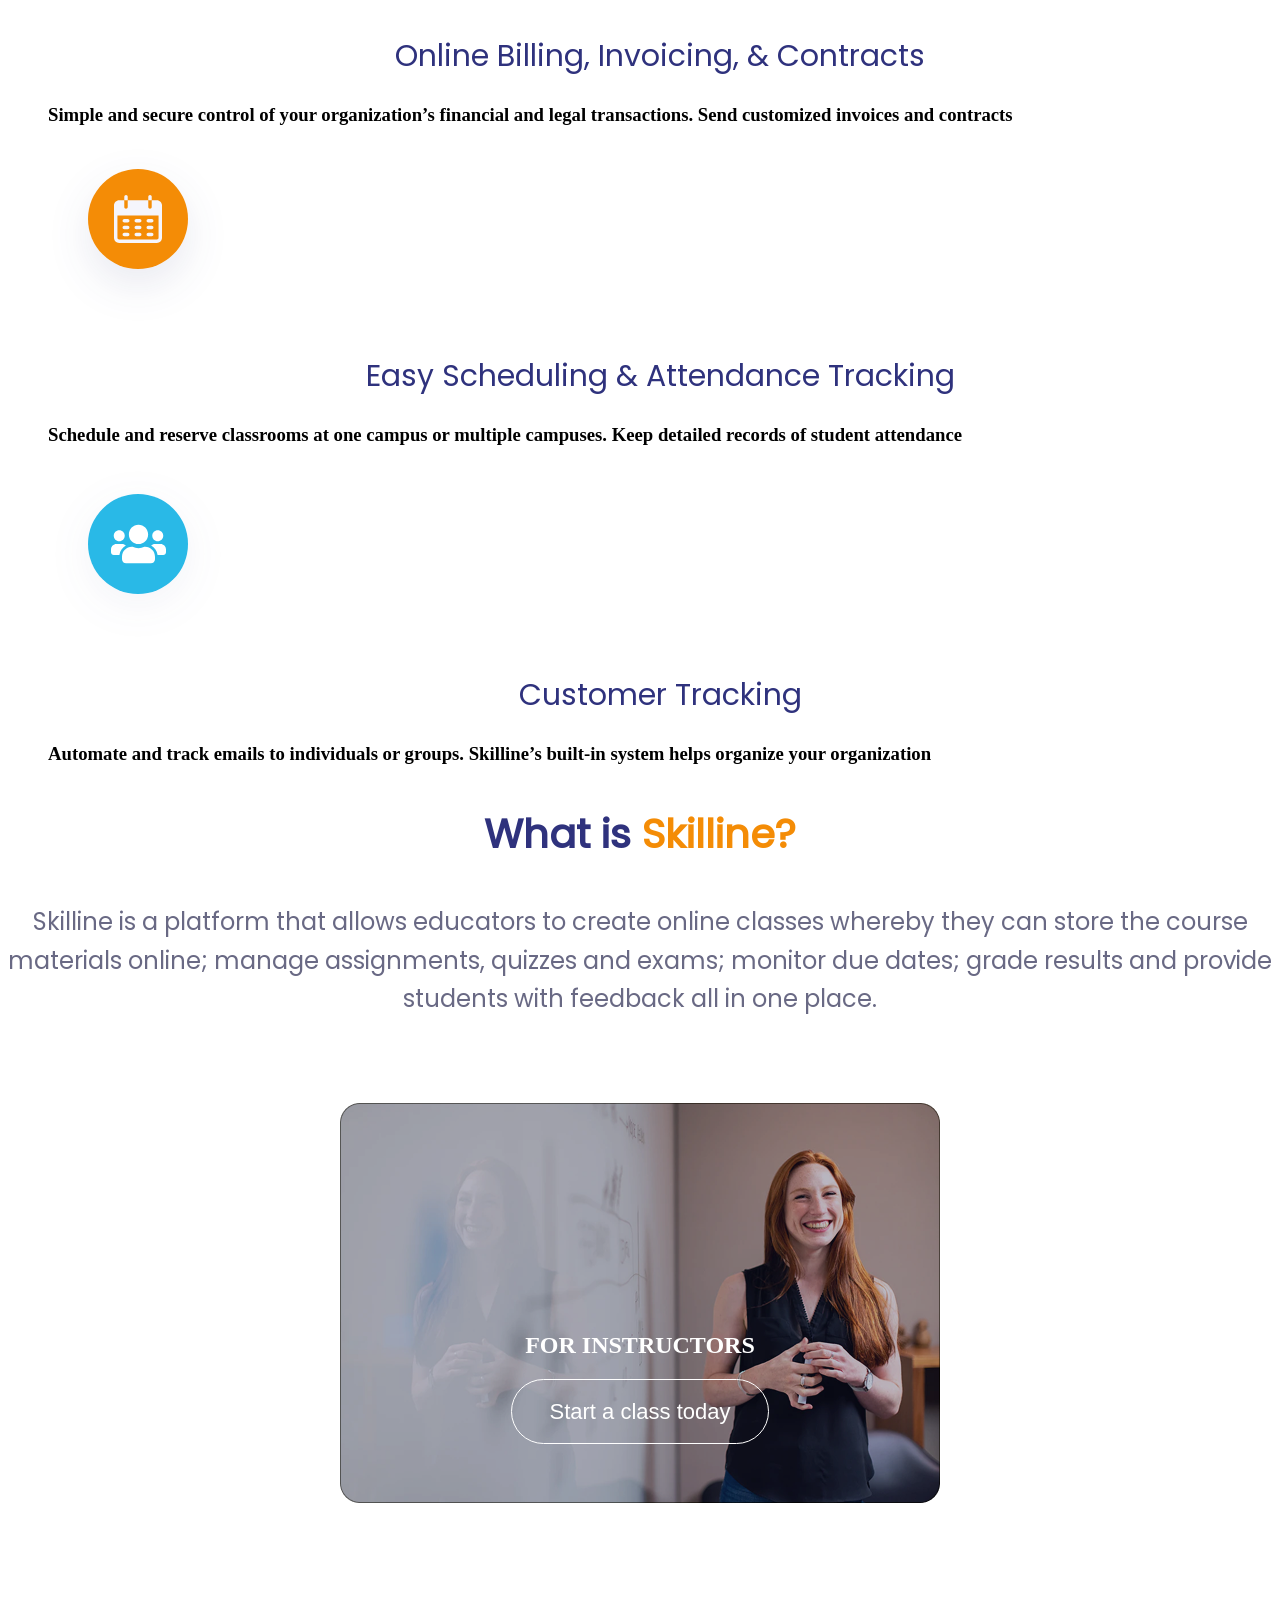
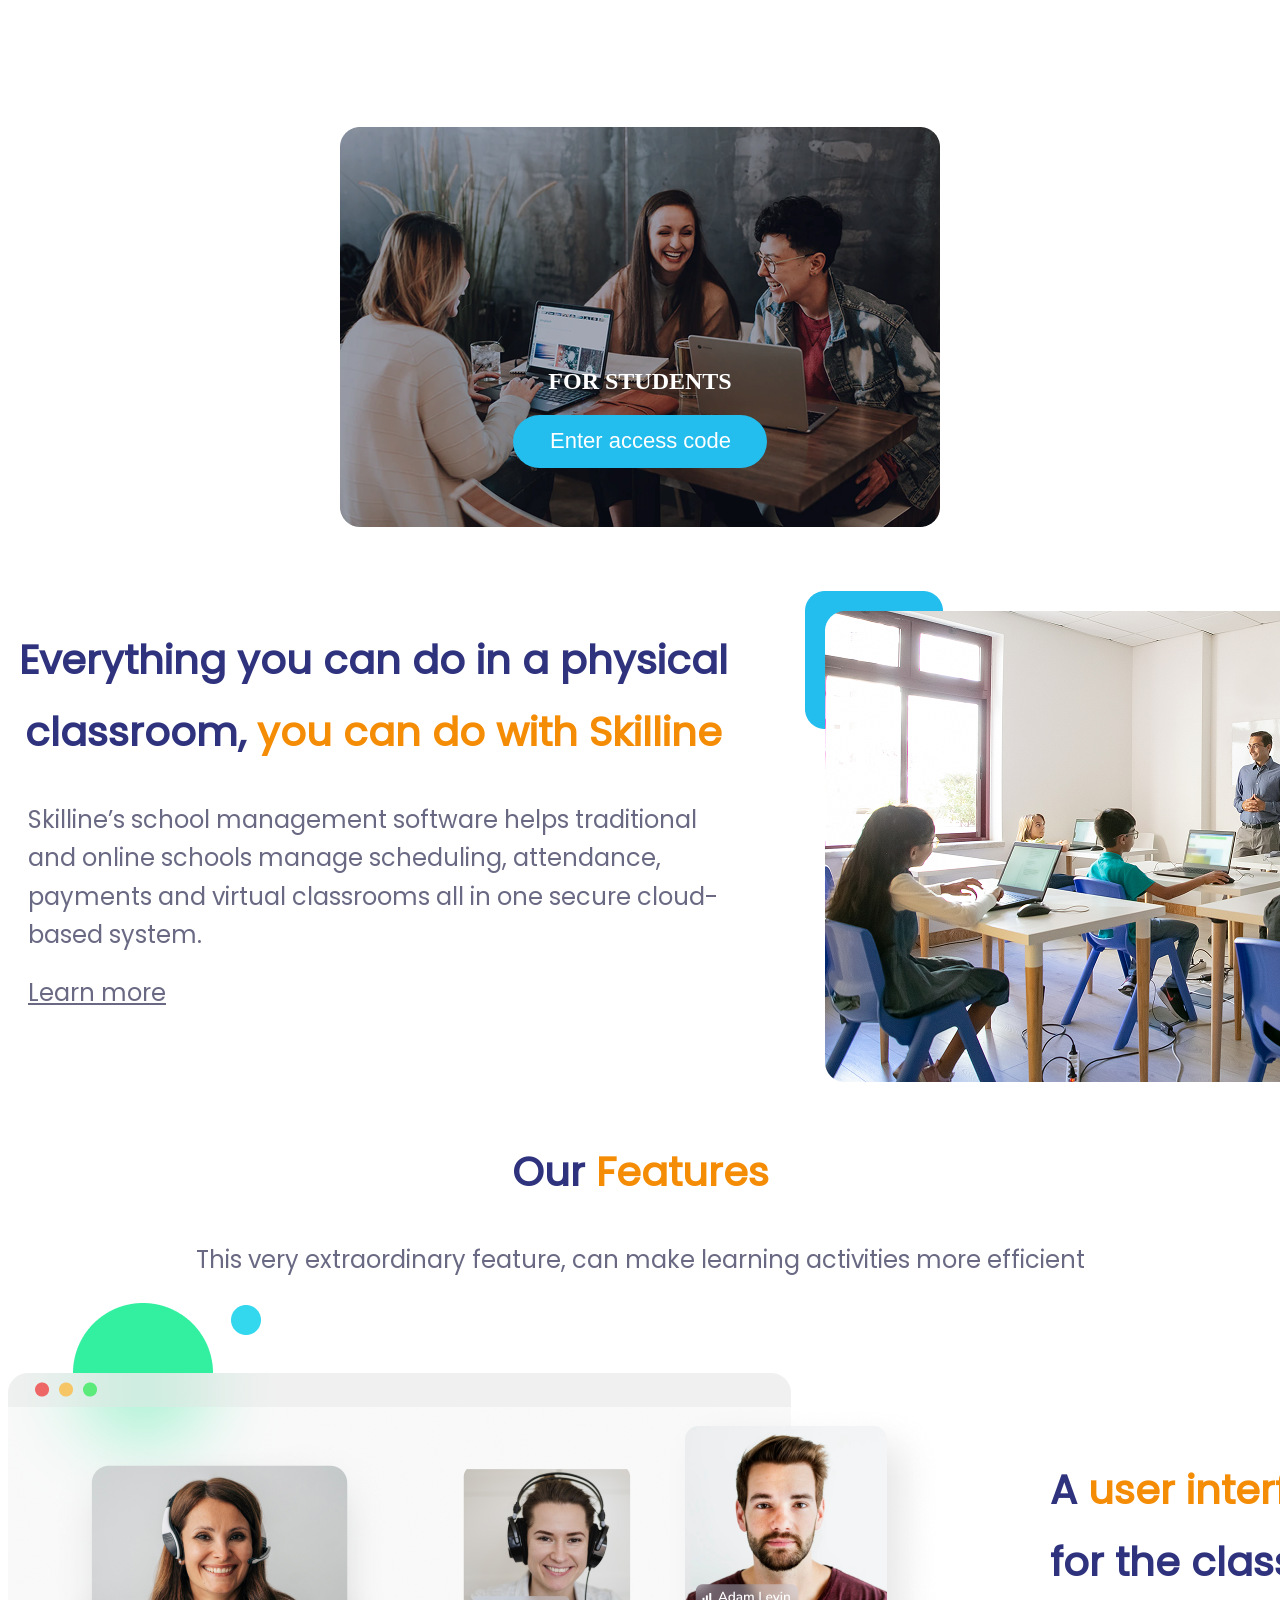
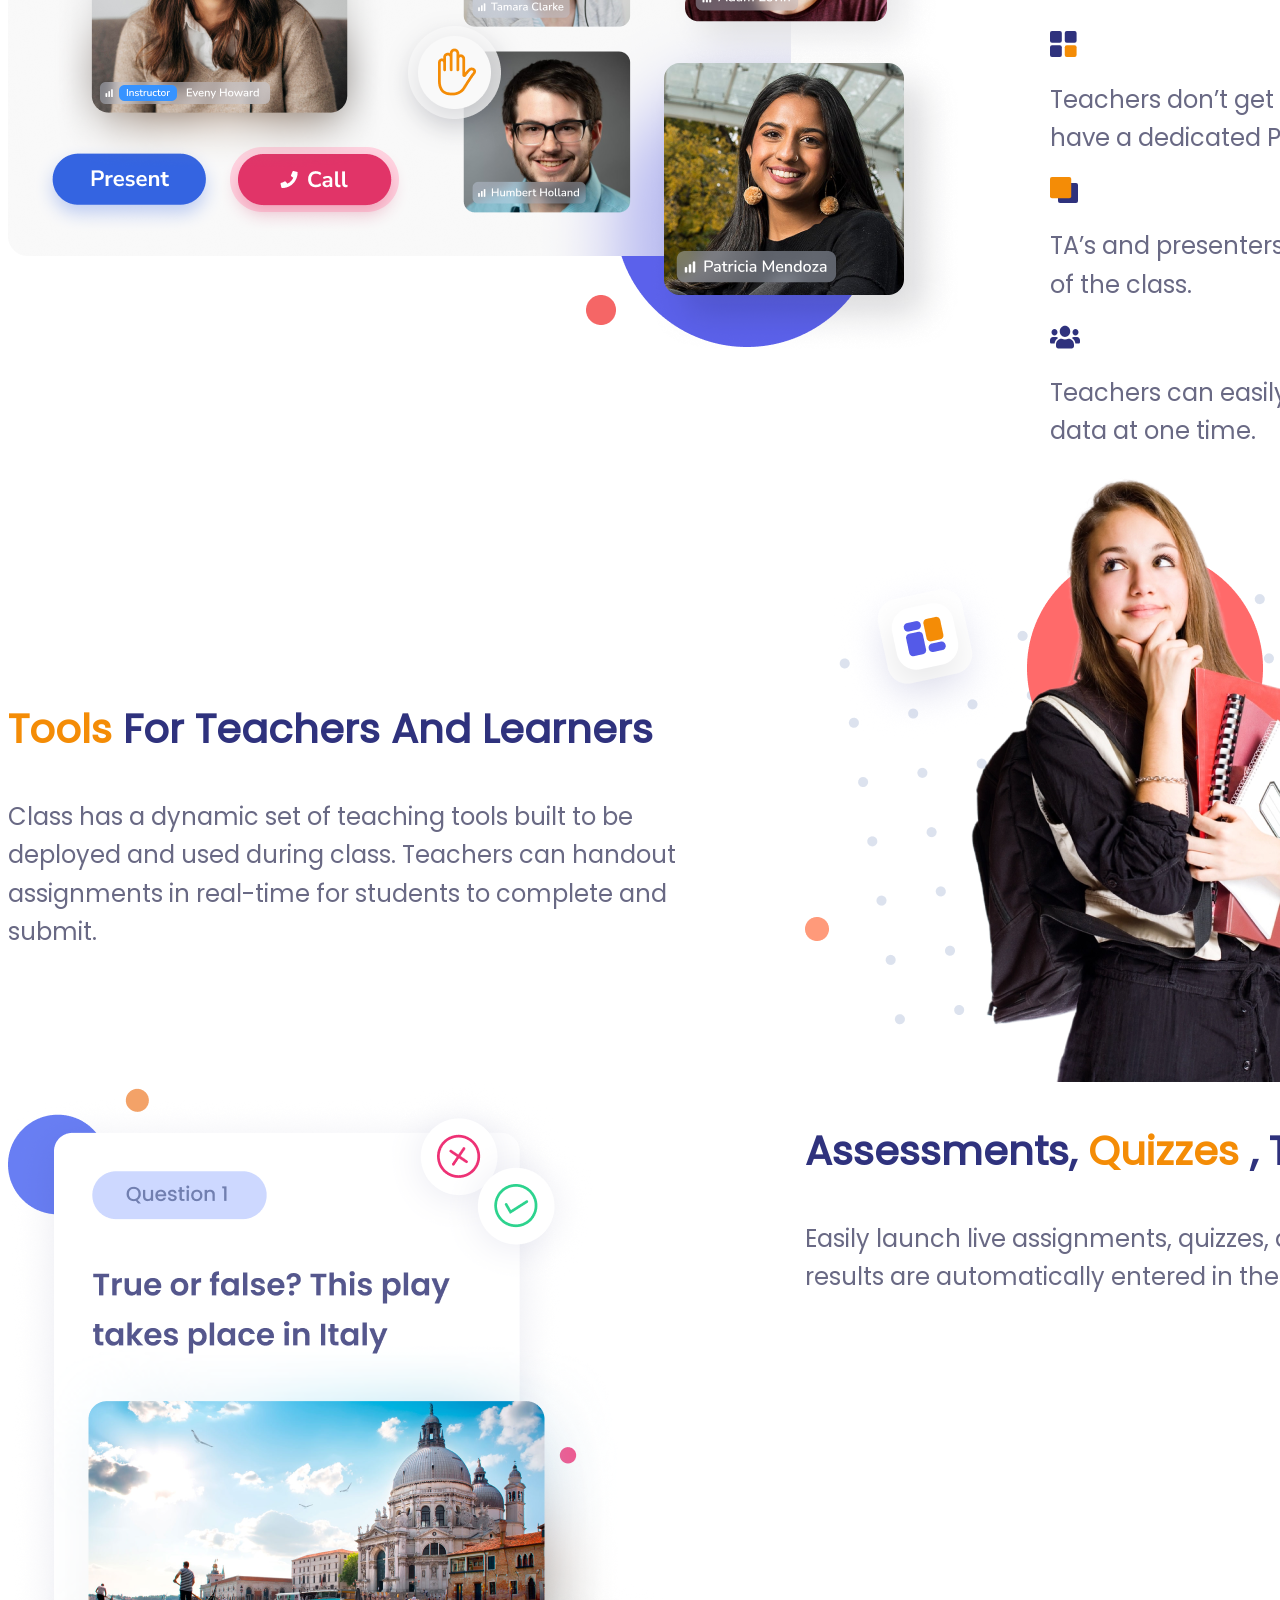
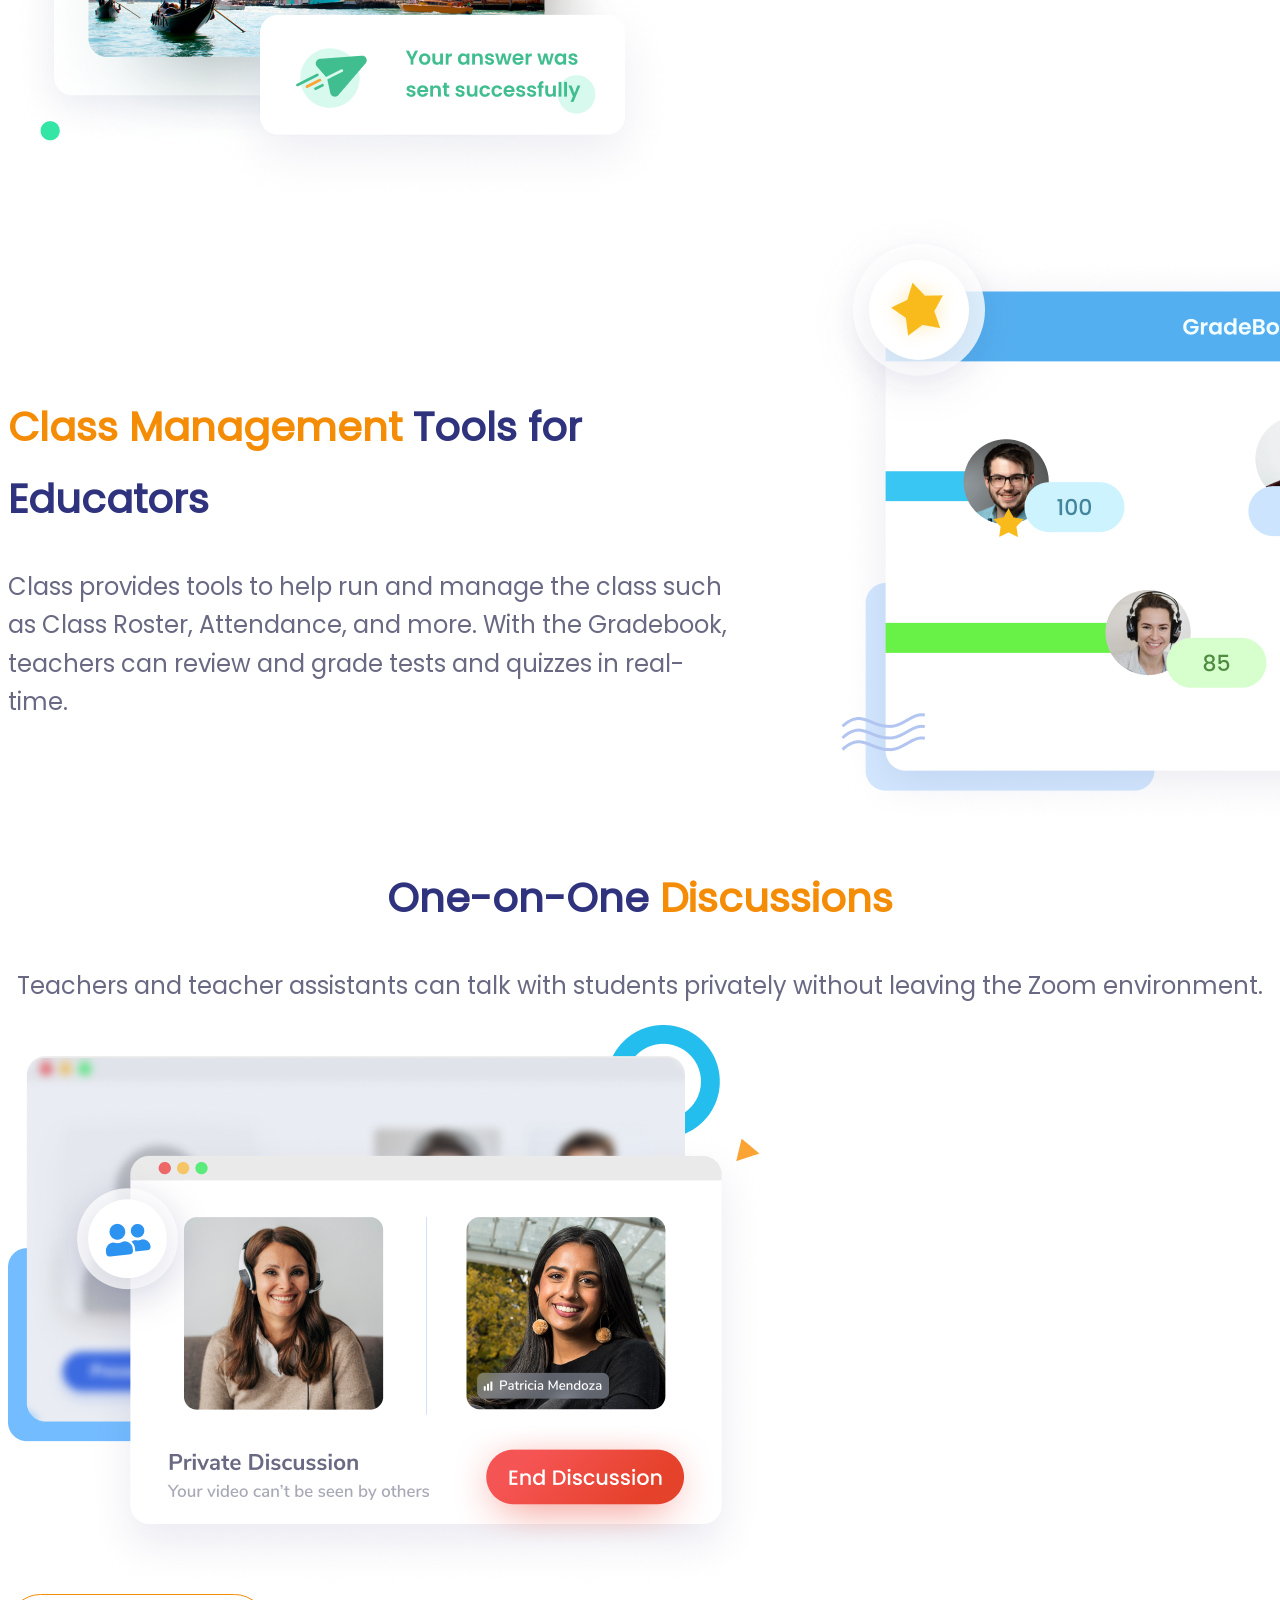
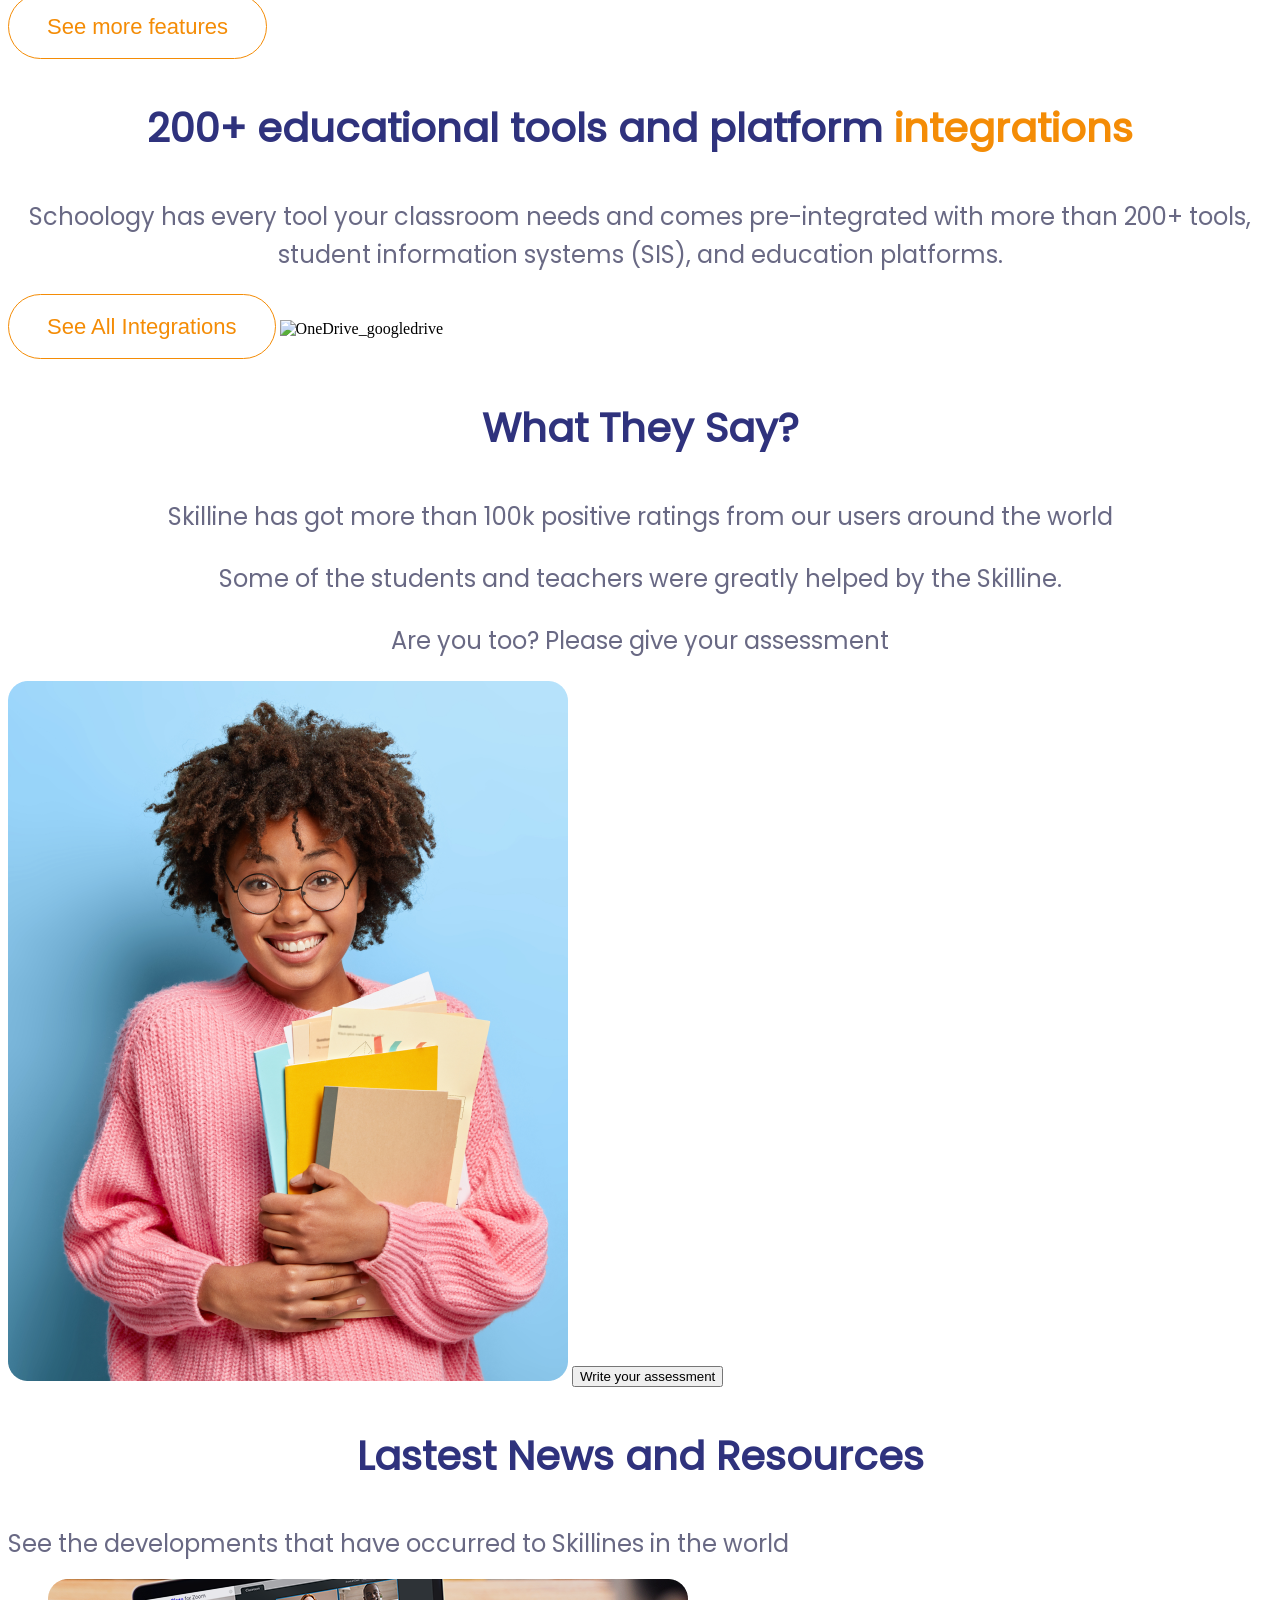
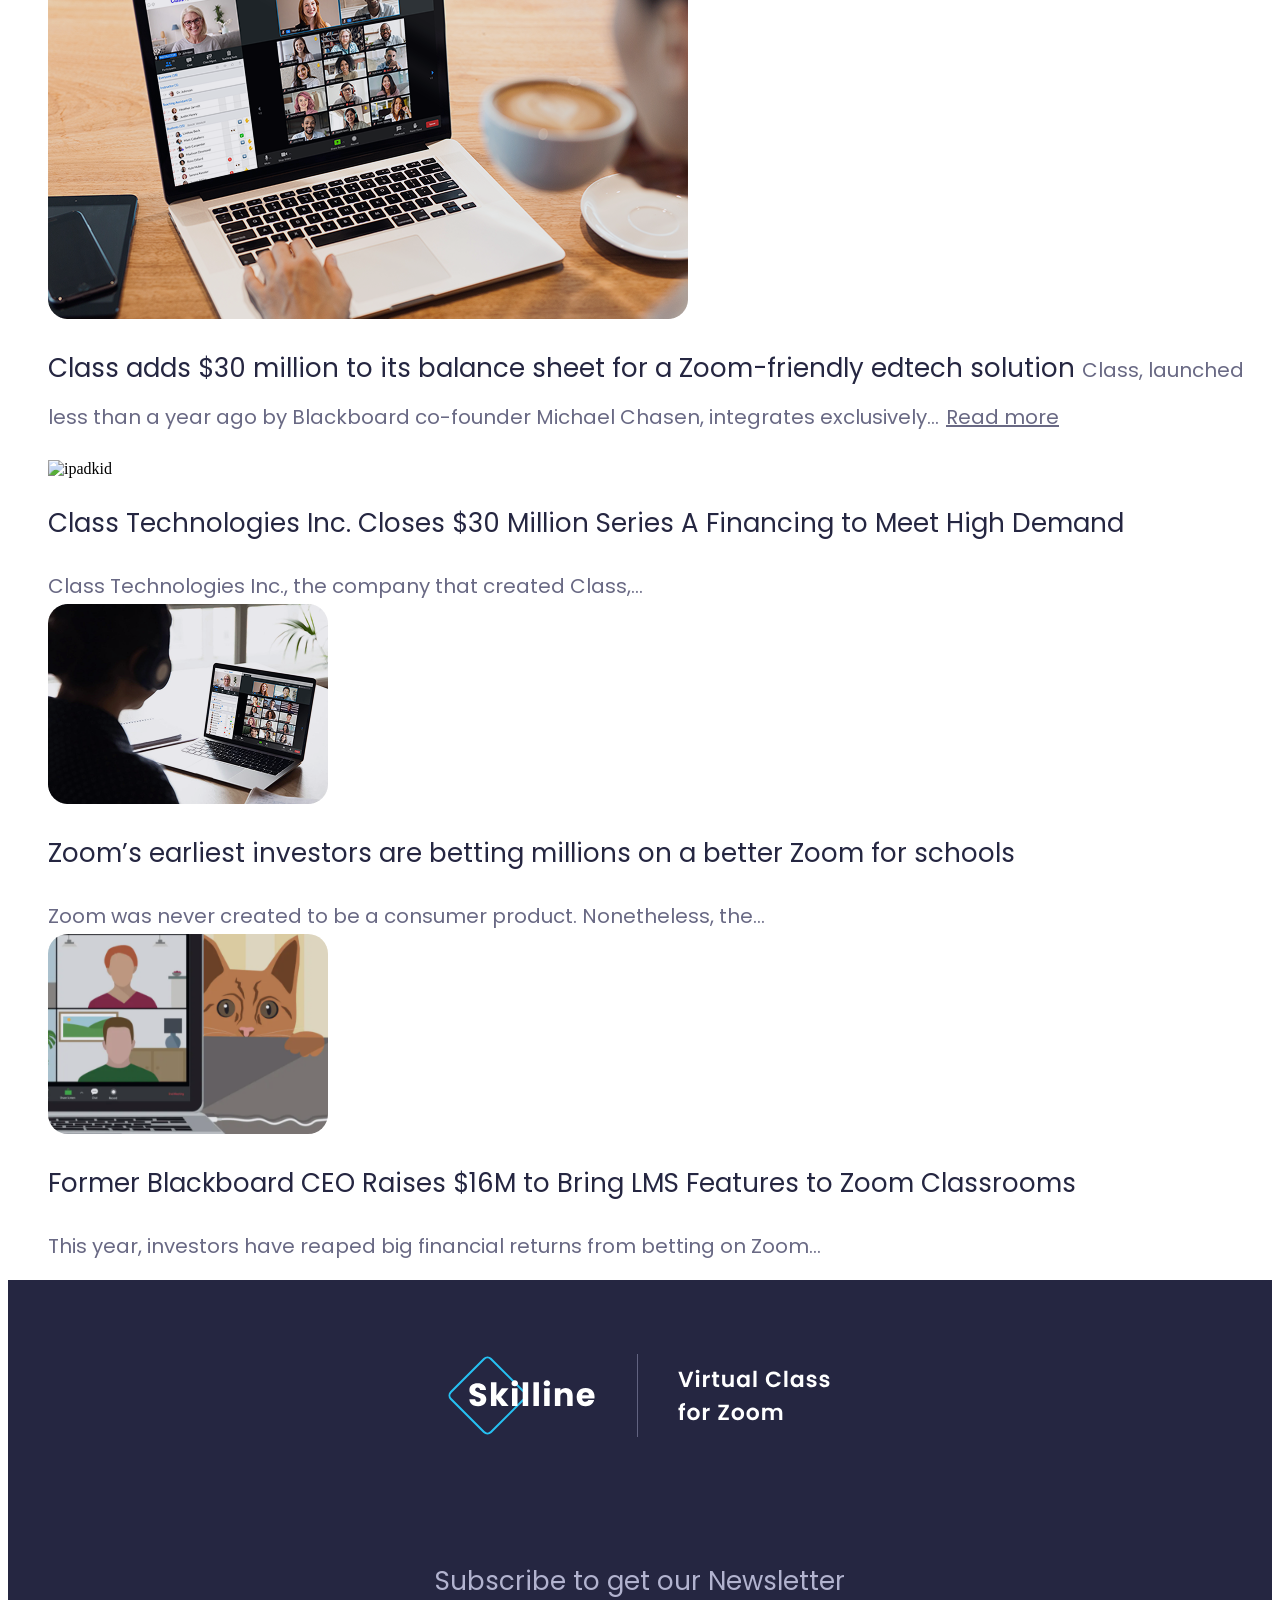
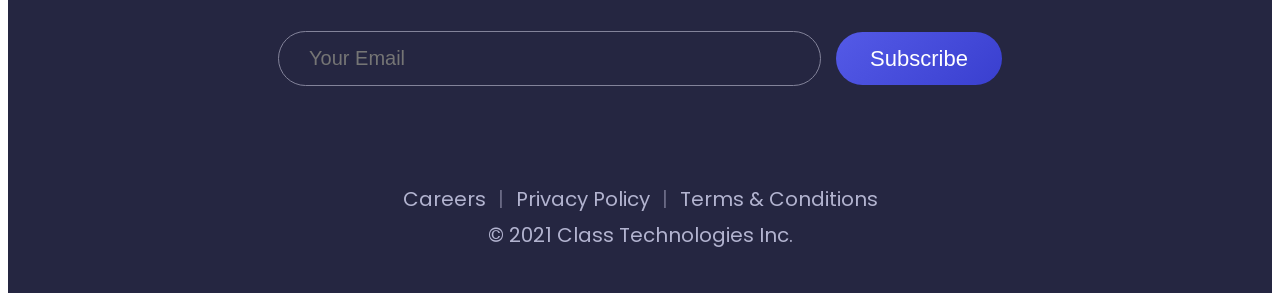
==== commit c16b94a3: "Update index.html" ====
--- a/project/index.html
+++ b/project/index.html
@@ -120,7 +120,7 @@
                     <a class="hiro-text" href="#" style="padding-left:20px ;">Learn more</a>
                 </div>
                 
-                <img class="classroom-img" style="padding-right: 500px;" src="images/You Can Do With Skilline.png" alt="You can">
+                <img class="classroom-img" src="images/You Can Do With Skilline.png" alt="You can">
 
         </section>
         <section>
@@ -132,16 +132,16 @@
         </section>
         <section class="features-conteiner">
 
-            <img style="padding-left: 100px;" src="images/call_people.png" alt="call_people">
-            
-            <div>
-                <h1 class="tittle-text">
+            <img src="images/call_people.png" alt="call_people">
+            
+            <div style="padding-top: 117px;">
+                <h1 class="tittle-text" style="text-align: left;">
                     <span class="main-text_b">A </span>
                     <span class="main-text_o">user interface </span>
                     <span class="main-text_b">designed for the classroom</span>
                 </h1>
             
-                <ul>
+                <ul style="padding: 0;">
                     <li>
                         <img src="images/square.svg" alt="square" style="margin-right: 42px;">
                         <h2 class="hiro-text" style="text-align: left;">Teachers don’t get lost in the grid view and have a dedicated Podium space.</h2>
@@ -159,32 +159,36 @@
            
         </section>
         <section>
-            <div>
-                <h1 class="tittle-text">
-                    <span class="main-text_o">Tools </span>
-                    <span class="main-text_b">For Teachers And Learners</span>
-                </h1>
-                <p class="hiro-text" style="text-align: left;">Class has a dynamic set of teaching tools built to be deployed and used during class. Teachers can handout assignments in real-time for students to complete and submit.</p>
-            </div>
-            <img src="images/girl_wh_book.png" alt="girl_wh_book">
-        </section>
-        <section>
-            <div>
-                <h1 class="tittle-text">
+            <div class="classroom-conteiner">
+                <div class="classroom-text" style="padding-top: 189px">
+                    <h1 class="tittle-text "style="text-align: left">
+                        <span class="main-text_o">Tools </span>
+                        <span class="main-text_b">For Teachers And Learners</span>
+                    </h1>
+                    <p class="hiro-text" style="text-align: left;">Class has a dynamic set of teaching tools built to be deployed and used during class. Teachers can handout assignments in real-time for students to complete and submit.</p>
+                </div>
+            
+                <img class="classroom-img" src="images/girl_wh_book.png" alt="girl_wh_book">
+            </div>
+    </section>
+        <section class = classroom-conteiner>
+            <img src="images/qwizz.png" alt="qwizz">
+            <div class="text-asssesments">
+                <h1 class="tittle-text " style="text-align: left">
                     <span class="main-text_b">Assessments, </span>
                     <span class="main-text_o">Quizzes</span>
                     <span class="main-text_b">, Tests</span></h1>
-                <h2 class="hiro-text">Easily launch live assignments, quizzes, and tests. Student results are automatically entered in the online gradebook.</h2>
-            </div>
-            <img src="images/qwizz.png" alt="qwizz">
-        </section>
-        <section>
-            <div>
-                <h1 class="tittle-text">
+                <h2 class="hiro-text " style="text-align: left">Easily launch live assignments, quizzes, and tests. Student results are automatically entered in the online gradebook.</h2>
+            </div>
+            
+        </section>
+        <section class="classroom-conteiner">
+            <div class="text-align: left">
+                <h1 class="tittle-text" style="padding-top: 152px; text-align: left">
                 <span class="main-text_o">Class Management </span>
                 <span class="main-text_b">Tools for Educators</span>
             </h1>
-                <h2 class="hiro-text">Class provides tools to help run and manage the class such as Class Roster, Attendance, and more. With the Gradebook, teachers can review and grade tests and quizzes in real-time.</h2>
+                <h2 class="hiro-text" style="text-align: left;">Class provides tools to help run and manage the class such as Class Roster, Attendance, and more. With the Gradebook, teachers can review and grade tests and quizzes in real-time.</h2>
             </div>
             <img src="images/raiting.png" alt="raiting">
         </section>
--- a/project/styles/styles.css
+++ b/project/styles/styles.css
@@ -1,3 +1,7 @@
+ul{
+    list-style-type: none;
+}
+
 .menu-link{
     font-family: "Poppins", Arial, sans-serif;
     font-size: 22px;
@@ -61,6 +65,7 @@
     font-size: 54px;
     line-height: 81px;
     font-weight: 700;
+    text-align: center;
 }
 .hiro-text{
     font-family: "Poppins", Arial, sans-serif;
@@ -198,17 +203,14 @@
     padding: 132px 154px 123px;
     z-index: 2;
 }
-.classroom-sectoin{
-    padding: 160px 186px;
-}
-.classroom-content{
-    margin: 0 auto;
-    display: flex;
-    align-items: center;
-    padding-left: 186px;
-    padding-right: 186px;
-    gap: 68px;
-    flex-wrap: wrap;
+.classroom-conteiner{
+    display: grid; 
+    grid-template-columns: 730px 1fr;
+    column-gap: 67px;
+    margin: 0 auto;
+    width: 1547px;
+    
+   
 }
 .classroom-text{
     flex: 1;
@@ -348,3 +350,10 @@
   margin-left: 12px;
   color: #696984;
 }
+.features-conteiner{
+    width: 1603px;
+    display: grid;
+    grid-template-columns: 896px 1fr;
+    column-gap: 146px;
+    margin: 0 auto;
+}
